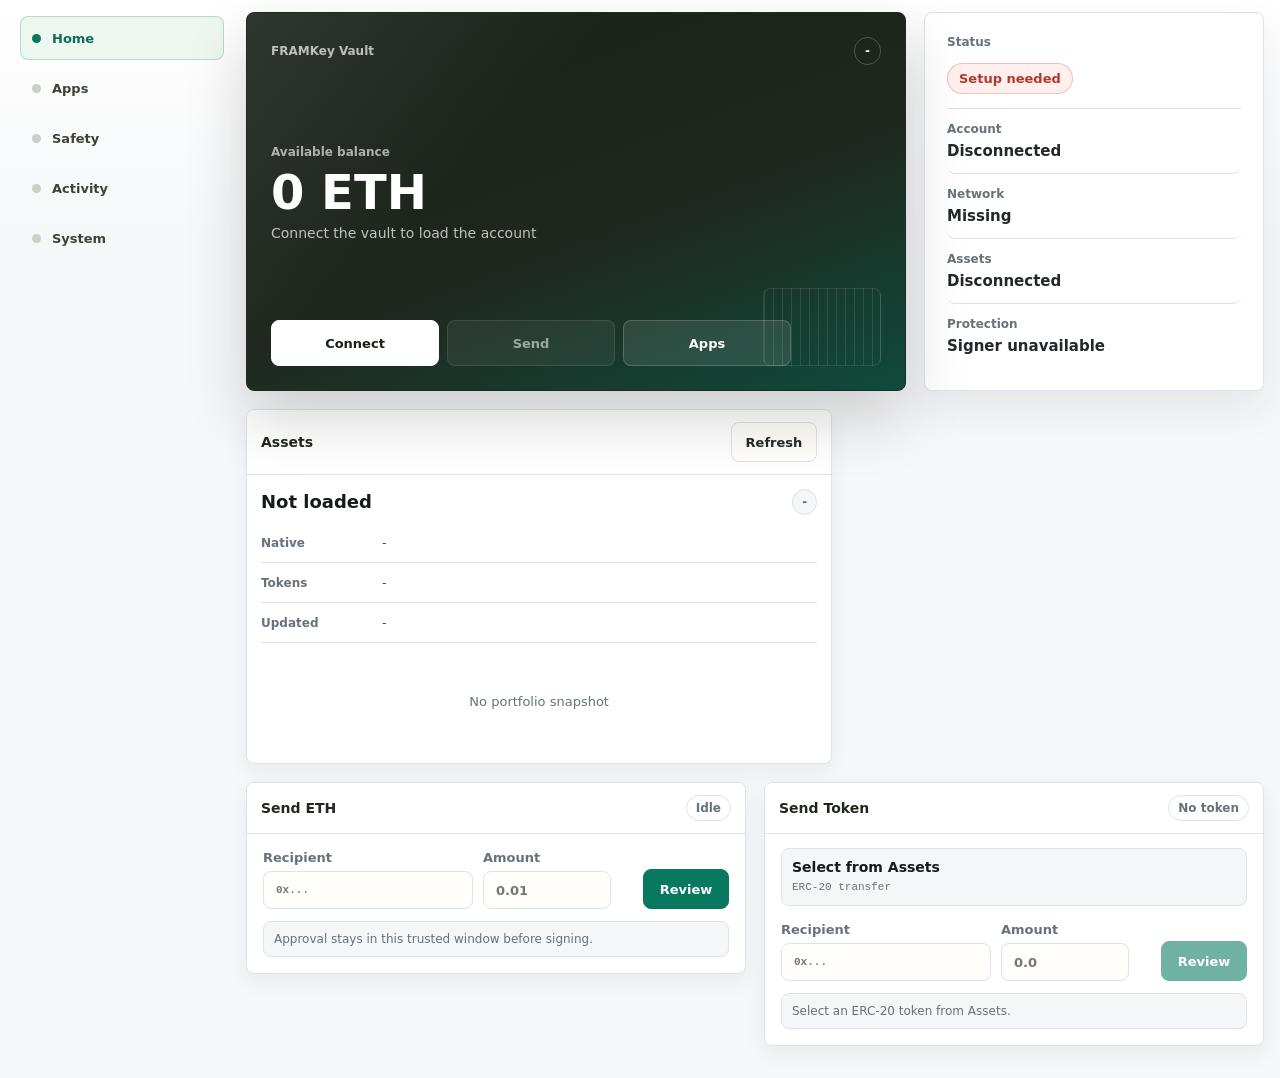
==== apps/framkey-desktop/ui/index.html @ f4b0ae2c "Modularize Rust workspace" ====
<!doctype html>
<html lang="en">
  <head>
    <meta charset="UTF-8" />
    <meta name="viewport" content="width=device-width, initial-scale=1.0" />
    <title>FRAMKey</title>
    <link rel="stylesheet" href="styles.css" />
  </head>
  <body>
    <main class="app-shell">
      <section class="workspace-tabs" role="tablist" aria-label="FRAMKey navigation">
        <span id="runtime-summary" class="shell-state-sink" hidden>Personal vault wallet</span>
        <strong class="status-pill shell-state-sink" id="bridge-state" hidden>Idle</strong>
        <button
          class="workspace-tab"
          id="workspace-tab-wallet"
          type="button"
          role="tab"
          aria-controls="trusted-workspace"
          aria-selected="true"
          data-workspace-tab="wallet"
        >
          <span>Home</span>
          <span class="workspace-tab-count" data-workspace-count="wallet" hidden>0</span>
        </button>
        <button
          class="workspace-tab"
          id="workspace-tab-defi"
          type="button"
          role="tab"
          aria-controls="trusted-workspace"
          aria-selected="false"
          data-workspace-tab="defi"
        >
          <span>Apps</span>
          <span class="workspace-tab-count" data-workspace-count="defi" hidden>0</span>
        </button>
        <button
          class="workspace-tab"
          id="workspace-tab-recovery"
          type="button"
          role="tab"
          aria-controls="trusted-workspace"
          aria-selected="false"
          data-workspace-tab="recovery"
        >
          <span>Safety</span>
          <span class="workspace-tab-count" data-workspace-count="recovery" hidden>0</span>
        </button>
        <button
          class="workspace-tab"
          id="workspace-tab-activity"
          type="button"
          role="tab"
          aria-controls="trusted-workspace"
          aria-selected="false"
          data-workspace-tab="activity"
        >
          <span>Activity</span>
          <span class="workspace-tab-count" data-workspace-count="activity" hidden>0</span>
        </button>
        <button
          class="workspace-tab"
          id="workspace-tab-diagnostics"
          type="button"
          role="tab"
          aria-controls="trusted-workspace"
          aria-selected="false"
          data-workspace-tab="diagnostics"
        >
          <span>System</span>
          <span class="workspace-tab-count" data-workspace-count="diagnostics" hidden>0</span>
        </button>
      </section>

      <section class="layout" id="trusted-workspace">
        <section class="wallet-home-panel workspace-panel" data-workspace="wallet">
          <div class="home-product-grid">
            <article class="account-card">
              <div class="account-card-top">
                <span class="eyebrow">FRAMKey Vault</span>
                <span id="wallet-home-network">Ethereum</span>
              </div>
              <div class="account-card-balance">
                <span>Available balance</span>
                <h2 id="wallet-home-balance">0 ETH</h2>
                <p id="wallet-home-address">No account loaded</p>
              </div>
              <div class="product-actions">
                <button id="wallet-action-connect" type="button">Connect</button>
                <button id="wallet-action-send" type="button">Send</button>
                <button id="wallet-action-defi" type="button">Apps</button>
              </div>
            </article>
            <aside class="home-signal-card">
              <span class="eyebrow">Status</span>
              <strong id="wallet-home-readiness">Checking</strong>
              <div class="product-status-grid">
                <article>
                  <span>Account</span>
                  <strong id="wallet-home-account">Not connected</strong>
                </article>
                <article>
                  <span>Network</span>
                  <strong id="wallet-home-rpc">Not checked</strong>
                </article>
                <article>
                  <span>Assets</span>
                  <strong id="wallet-home-assets">No snapshot</strong>
                </article>
                <article>
                  <span>Protection</span>
                  <strong id="wallet-home-security">Signer pending</strong>
                </article>
              </div>
            </aside>
          </div>
        </section>

        <div class="panel portfolio-panel workspace-panel" data-workspace="wallet">
          <div class="panel-header">
            <h2>Assets</h2>
            <button id="refresh-portfolio" type="button">Refresh</button>
          </div>
          <div class="portfolio-headline">
            <strong id="portfolio-summary">Not loaded</strong>
            <span id="portfolio-block">-</span>
          </div>
          <dl class="facts portfolio-facts">
            <dt>Native</dt>
            <dd id="portfolio-native">-</dd>
            <dt>Tokens</dt>
            <dd id="portfolio-token-count">-</dd>
            <dt>Updated</dt>
            <dd id="portfolio-updated">-</dd>
          </dl>
          <div id="portfolio-assets" class="portfolio-assets">
            <div class="review-empty">No portfolio snapshot</div>
          </div>
        </div>

        <div class="panel native-send-panel workspace-panel" data-workspace="wallet">
          <div class="panel-header">
            <h2>Send ETH</h2>
            <span id="native-send-status" class="mini-pill" data-tone="idle">Idle</span>
          </div>
          <form id="native-send-form" class="native-send-form">
            <label class="field-label" for="native-send-to">
              <span>Recipient</span>
              <input
                id="native-send-to"
                class="url-input"
                type="text"
                spellcheck="false"
                autocomplete="off"
                inputmode="text"
                placeholder="0x..."
              />
            </label>
            <label class="field-label" for="native-send-amount">
              <span>Amount</span>
              <input
                id="native-send-amount"
                class="small-input native-send-amount"
                type="text"
                inputmode="decimal"
                spellcheck="false"
                autocomplete="off"
                placeholder="0.01"
              />
            </label>
            <button id="native-send-submit" type="submit">Review</button>
          </form>
          <div id="native-send-detail" class="native-send-detail">
            <span>Approval stays in this trusted window before signing.</span>
          </div>
        </div>

        <div class="panel token-send-panel workspace-panel" data-workspace="wallet">
          <div class="panel-header">
            <h2>Send Token</h2>
            <span id="token-send-status" class="mini-pill" data-tone="idle">No token</span>
          </div>
          <div id="token-send-selected" class="token-send-selected">
            <strong>Select from Assets</strong>
            <span>ERC-20 transfer</span>
          </div>
          <form id="token-send-form" class="native-send-form token-send-form">
            <label class="field-label" for="token-send-to">
              <span>Recipient</span>
              <input
                id="token-send-to"
                class="url-input"
                type="text"
                spellcheck="false"
                autocomplete="off"
                inputmode="text"
                placeholder="0x..."
              />
            </label>
            <label class="field-label" for="token-send-amount">
              <span>Amount</span>
              <input
                id="token-send-amount"
                class="small-input native-send-amount"
                type="text"
                inputmode="decimal"
                spellcheck="false"
                autocomplete="off"
                placeholder="0.0"
              />
            </label>
            <button id="token-send-submit" type="submit" disabled>Review</button>
          </form>
          <div id="token-send-detail" class="native-send-detail">
            <span>Select an ERC-20 token from Assets.</span>
          </div>
        </div>

        <div class="panel rpc-health-panel workspace-panel" data-workspace="diagnostics">
          <div class="panel-header">
            <h2>Network</h2>
            <button id="refresh-rpc-health" type="button">Check</button>
          </div>
          <div class="portfolio-headline">
            <strong id="rpc-health-summary">Not checked</strong>
            <span id="rpc-health-provider">Alchemy</span>
          </div>
          <dl class="facts portfolio-facts">
            <dt>Chain</dt>
            <dd id="rpc-health-chain">-</dd>
            <dt>Latest Block</dt>
            <dd id="rpc-health-block">-</dd>
            <dt>Latency</dt>
            <dd id="rpc-health-latency">-</dd>
            <dt>Checked</dt>
            <dd id="rpc-health-updated">-</dd>
          </dl>
          <div id="rpc-health-detail" class="rpc-health-detail">
            <span>Token and endpoint are hidden</span>
          </div>
        </div>

        <div class="panel vault-account-panel workspace-panel" data-workspace="diagnostics">
          <div class="panel-header">
            <h2>Account & Device</h2>
            <button id="refresh-status" type="button">Refresh</button>
          </div>
          <dl class="facts">
            <dt>Chain</dt>
            <dd id="chain-id">-</dd>
            <dt>Network</dt>
            <dd id="network-name">-</dd>
            <dt>Address</dt>
            <dd id="account-address">Not connected</dd>
            <dt>Balance</dt>
            <dd id="account-balance">-</dd>
            <dt>Wallet</dt>
            <dd id="wallet-mode">-</dd>
            <dt>RPC</dt>
            <dd id="rpc-status">-</dd>
            <dt>Device</dt>
            <dd id="device">-</dd>
            <dt>Signer Helper</dt>
            <dd id="signer-helper">-</dd>
          </dl>
          <div class="network-switcher">
            <label class="field-label" for="network-select">
              <span>Active Network</span>
              <select id="network-select" class="network-select" aria-label="Active network"></select>
            </label>
            <button id="switch-network" type="button">Switch</button>
          </div>
          <div class="actions">
            <button id="connect-card" type="button">Connect Vault</button>
            <button id="open-dapp" type="button">Open Local App</button>
          </div>
        </div>

        <div class="panel activity-panel workspace-panel" data-workspace="activity">
          <div class="panel-header">
            <h2>Recent wallet activity</h2>
            <div class="panel-actions">
              <button id="refresh-activity" type="button">Refresh</button>
              <button id="refresh-receipts" type="button">Check status</button>
            </div>
          </div>
          <div class="review-meta">
            <span id="activity-count">0 transactions</span>
            <span id="activity-receipt-tracking" data-tone="idle">No pending receipts</span>
            <span id="activity-persistence" data-tone="idle">Local session only</span>
          </div>
          <div id="transaction-activity" class="transaction-activity">
            <div class="review-empty">No transaction activity</div>
          </div>
        </div>

        <section class="defi-home-panel workspace-panel task-workspace-panel" data-workspace="defi">
          <div class="workspace-command-strip apps-command-strip">
            <div>
              <span class="eyebrow">Apps</span>
              <h2 id="defi-home-title">Choose an app</h2>
              <p id="defi-home-subtitle">Open the app first. Wallet access is approved only inside FRAMKey.</p>
            </div>
            <span id="defi-home-state" class="product-state-pill">Ready</span>
          </div>
          <div class="app-card-grid user-action-grid">
            <button id="defi-action-uniswap" class="app-card app-card-uniswap" type="button">
              <span class="app-card-mark">U</span>
              <strong>Uniswap</strong>
              <small>Swap tokens</small>
            </button>
            <button id="defi-action-aave" class="app-card app-card-aave" type="button">
              <span class="app-card-mark">A</span>
              <strong>Aave</strong>
              <small>Lend and borrow</small>
            </button>
            <button id="defi-action-connect" class="app-card app-card-local" type="button">
              <span class="app-card-mark">T</span>
              <strong>Test App</strong>
              <small>Try the wallet flow</small>
            </button>
          </div>
          <div class="journey-steps compact-progress">
            <article id="defi-step-rpc" data-tone="idle">
              <span>1</span>
              <strong>Network</strong>
              <small>Checking</small>
            </article>
            <article id="defi-step-provider" data-tone="idle">
              <span>2</span>
              <strong>Wallet</strong>
              <small>Waiting</small>
            </article>
            <article id="defi-step-connect" data-tone="idle">
              <span>3</span>
              <strong>Connect</strong>
              <small>Not connected</small>
            </article>
            <article id="defi-step-review" data-tone="idle">
              <span>4</span>
              <strong>Review</strong>
              <small>Clear</small>
            </article>
          </div>
        </section>

        <div class="panel defi-browser-panel workspace-panel" data-workspace="defi">
          <div class="panel-header">
            <h2>Open another app</h2>
          </div>
          <div class="browser-launcher">
            <input
              id="dapp-url"
              class="url-input"
              type="url"
              inputmode="url"
              spellcheck="false"
              autocomplete="off"
              value="https://app.uniswap.org/"
              aria-label="dApp URL"
            />
            <button id="open-custom-dapp" type="button">Open</button>
          </div>
          <div class="actions browser-actions">
            <button id="open-uniswap" type="button">Open Uniswap</button>
            <button id="open-aave" type="button">Open Aave</button>
            <button id="open-local-dapp" type="button">Test App</button>
          </div>
          <div class="browser-nav">
            <button id="dapp-nav-back" type="button">Back</button>
            <button id="dapp-nav-forward" type="button">Forward</button>
            <button id="dapp-nav-reload" type="button">Reload</button>
            <button id="dapp-nav-home" type="button">Home</button>
          </div>
          <dl class="facts browser-facts">
            <dt>Target</dt>
            <dd id="dapp-current-target">No app open</dd>
            <dt>Origin</dt>
            <dd id="dapp-current-origin">-</dd>
            <dt>URL</dt>
            <dd id="dapp-current-url">-</dd>
            <dt>Load</dt>
            <dd id="dapp-load-status">Not loaded</dd>
            <dt>Updated</dt>
            <dd id="dapp-updated">-</dd>
          </dl>
        </div>

        <div class="panel session-panel workspace-panel" data-workspace="diagnostics">
          <div class="panel-header">
            <h2>App session</h2>
            <span id="session-summary" class="mini-pill">No dApp</span>
          </div>
          <div id="readiness-grid" class="readiness-grid"></div>
          <dl class="facts session-facts">
            <dt>dApp</dt>
            <dd id="session-dapp">No app open</dd>
            <dt>Account Grant</dt>
            <dd id="session-account-grant">No connected site</dd>
            <dt>Provider</dt>
            <dd id="session-provider">No events</dd>
            <dt>Latest Sign</dt>
            <dd id="session-sign">No signature request</dd>
            <dt>Latest Tx</dt>
            <dd id="session-transaction">No transaction request</dd>
            <dt>Next Action</dt>
            <dd id="session-next-action">Connect account</dd>
          </dl>
        </div>

        <div class="panel compatibility-panel workspace-panel" data-workspace="diagnostics">
          <div class="panel-header">
            <h2>App checks</h2>
            <span id="compatibility-summary" class="mini-pill">No runs</span>
          </div>
          <div id="compatibility-grid" class="compatibility-grid"></div>
        </div>

        <div class="panel connected-sites-panel workspace-panel" data-workspace="defi diagnostics">
          <div class="panel-header">
            <h2>Connected Apps</h2>
            <button id="refresh-connections" type="button">Refresh</button>
          </div>
          <ul id="connected-sites" class="connected-sites"></ul>
        </div>

        <div class="panel provider-events-panel workspace-panel" data-workspace="diagnostics">
          <div class="panel-header">
            <h2>App event log</h2>
            <div class="panel-actions">
              <button id="refresh-provider-events" type="button">Refresh</button>
              <button id="clear-provider-events" type="button">Clear</button>
            </div>
          </div>
          <div class="review-meta">
            <span id="provider-event-count">0 events</span>
          </div>
          <div id="provider-events" class="provider-events"></div>
        </div>

        <section class="recovery-home-panel workspace-panel task-workspace-panel" data-workspace="recovery">
          <div class="workspace-command-strip safety-command-strip">
            <div>
              <span class="eyebrow">Safety</span>
              <h2 id="recovery-home-title">Protect this wallet</h2>
              <p id="recovery-home-subtitle">Create, place, and test the backup files before the wallet carries value.</p>
            </div>
            <span id="recovery-home-state" class="product-state-pill">Not created</span>
          </div>
          <div class="product-status-grid recovery-product-grid compact-status-grid">
            <article>
              <span>Files</span>
              <strong id="recovery-home-pack">Waiting</strong>
            </article>
            <article>
              <span>Stored safely</span>
              <strong id="recovery-home-placement">Incomplete</strong>
            </article>
            <article>
              <span>Restore path</span>
              <strong id="recovery-home-drill">Not run</strong>
            </article>
          </div>
        </section>

        <div class="panel recover-vault-panel workspace-panel" data-workspace="recovery">
          <div class="panel-header">
            <h2>Use an existing backup</h2>
          </div>
          <input
            id="vault-backup-path"
            class="restore-hidden-input"
            type="text"
            spellcheck="false"
            autocomplete="off"
            aria-label="Internal backup source"
          />
          <ol class="restore-flow" aria-label="Wallet recovery steps">
            <li id="restore-step-files" class="restore-step" data-state="idle">
              <span class="restore-step-number">1</span>
              <div class="restore-step-copy">
                <strong>Choose backup files</strong>
                <span id="recovery-set-summary" data-tone="idle">No backup files selected</span>
              </div>
              <div class="restore-step-actions">
                <button id="clear-recovery-files" type="button">Clear</button>
              </div>
              <div class="restore-scheme-grid" aria-label="Recovery method">
                <button
                  id="restore-scheme-cloud-physical"
                  class="restore-scheme-card"
                  type="button"
                  data-recovery-scheme="cloudPhysical"
                  aria-pressed="true"
                >
                  <span>Cloud + physical</span>
                  <strong>iCloud + Google + one physical file</strong>
                  <small>Use this when both cloud backups are available.</small>
                </button>
                <button
                  id="restore-scheme-physical-pair"
                  class="restore-scheme-card"
                  type="button"
                  data-recovery-scheme="physicalPair"
                  aria-pressed="false"
                >
                  <span>Two physical files</span>
                  <strong>Local + off-site</strong>
                  <small>Use this when cloud backups are unavailable.</small>
                </button>
              </div>
              <div id="restore-file-slots" class="restore-slot-grid" aria-label="Required backup files"></div>
              <div id="recovery-set-policy" class="restore-step-note" data-tone="idle">
                FRAMKey will verify the files during restore.
              </div>
              <div id="restore-selected-files" class="restore-file-list" hidden></div>
            </li>
            <li id="restore-step-write" class="restore-step restore-step-danger" data-state="locked">
              <span class="restore-step-number">2</span>
              <div class="restore-step-copy">
                <strong>Bind Mac + write GBA</strong>
                <span id="restore-write-summary">Choose backup files first</span>
              </div>
              <label class="check-row restore-confirm-row" for="recover-overwrite">
                <input id="recover-overwrite" type="checkbox" />
                <span>I understand this replaces the connected vault device</span>
              </label>
              <button id="recover-vault" type="button">Restore wallet</button>
              <div id="restore-write-detail" class="operation-status" data-tone="idle" aria-live="polite" hidden></div>
            </li>
          </ol>
          <details class="restore-advanced">
            <summary>Advanced file paths</summary>
            <label class="field-label" for="recovery-file-paths">
              <span>Backup files</span>
              <textarea
                id="recovery-file-paths"
                class="path-list-input"
                spellcheck="false"
                autocomplete="off"
                placeholder="~/FRAMKey-Recovery/backup-01.dat&#10;~/FRAMKey-Recovery/backup-02.dat&#10;~/FRAMKey-Recovery/backup-03.dat"
                rows="4"
              ></textarea>
            </label>
          </details>
        </div>

        <details class="panel create-vault-panel secondary-task-panel workspace-panel" data-workspace="recovery">
          <summary>
            <strong>Create a new wallet</strong>
            <span>Generate backups, bind this Mac, then write the connected GBA.</span>
          </summary>
          <ol class="restore-flow create-flow" aria-label="New wallet creation steps">
            <li class="restore-step" data-state="active">
              <span class="restore-step-number">1</span>
              <div class="restore-step-copy">
                <strong>New wallet</strong>
                <span>FRAMKey will create a fresh wallet</span>
              </div>
              <label class="field-label create-inline-field" for="vault-generation">
                <span>Backup version</span>
                <input
                  id="vault-generation"
                  class="small-input"
                  type="number"
                  min="1"
                  step="1"
                  value="1"
                />
              </label>
            </li>
            <li class="restore-step" data-state="active">
              <span class="restore-step-number">2</span>
              <div class="restore-step-copy">
                <strong>Backup folder</strong>
                <span>FRAMKey will create a new backup set here</span>
              </div>
              <label class="field-label recovery-dir-field create-folder-field" for="recovery-out-dir">
                <span>Save recovery pack to</span>
                <input
                  id="recovery-out-dir"
                  class="url-input"
                  type="text"
                  spellcheck="false"
                  autocomplete="off"
                  value="~/FRAMKey-Recovery"
                />
              </label>
              <button id="choose-recovery-out-dir" type="button">Choose Folder</button>
            </li>
            <li class="restore-step restore-step-danger" data-state="warn">
              <span class="restore-step-number">3</span>
              <div class="restore-step-copy">
                <strong>Bind Mac + write GBA</strong>
                <span id="create-vault-write-note">Confirm replacement before writing</span>
              </div>
              <label class="check-row restore-confirm-row" for="confirm-overwrite">
                <input id="confirm-overwrite" type="checkbox" />
                <span>Replace the connected vault device with this new wallet</span>
              </label>
              <button id="create-vault" type="button" disabled>Create wallet and write GBA</button>
              <div id="create-vault-status" class="operation-status" data-tone="idle" aria-live="polite" hidden></div>
            </li>
          </ol>
        </details>

        <div class="panel recovery-panel workspace-panel" data-workspace="recovery">
          <div class="panel-header">
            <h2>Where to put each file</h2>
            <button id="clear-recovery-plan" type="button">Forget Plan</button>
          </div>
          <div id="recovery-plan" class="recovery-plan">
            <div class="review-empty">No recovery operation yet</div>
          </div>
        </div>

        <div class="panel review-panel workspace-panel" data-workspace="defi activity diagnostics">
          <div class="panel-header">
            <h2>Approval requests</h2>
            <div class="panel-actions">
              <button id="refresh-review" type="button">Refresh</button>
              <button id="clear-review" type="button">Clear</button>
            </div>
          </div>
          <div class="review-meta">
            <span id="review-count">0 requests</span>
          </div>
          <div id="review-list" class="review-list"></div>
        </div>

        <div class="panel capabilities-panel workspace-panel" data-workspace="diagnostics">
          <div class="panel-header">
            <h2>System details</h2>
          </div>
          <ul class="capabilities" id="capabilities"></ul>
          <details class="raw-output-panel">
            <summary>Raw command output</summary>
            <pre id="output" class="output">{}</pre>
          </details>
        </div>
      </section>
    </main>
    <script src="main.js"></script>
  </body>
</html>
---- apps/framkey-desktop/ui/styles.css ----
:root {
  color-scheme: light;
  --bg: #eef2f6;
  --surface: #ffffff;
  --surface-2: #f6f8fb;
  --surface-3: #eef7f4;
  --text: #111827;
  --ink: #1f2937;
  --muted: #667085;
  --line: #d9e2ec;
  --line-strong: #c6d0dc;
  --accent: #0f766e;
  --accent-2: #2563eb;
  --accent-3: #7c3aed;
  --warn: #a15c00;
  --bad: #b42318;
  --shadow: 0 18px 42px rgba(17, 24, 39, 0.08);
  --shadow-soft: 0 8px 22px rgba(17, 24, 39, 0.06);
}

* {
  box-sizing: border-box;
}

body {
  margin: 0;
  min-width: 320px;
  min-height: 100vh;
  background: var(--bg);
  color: var(--text);
  font-family:
    Inter, ui-sans-serif, system-ui, -apple-system, BlinkMacSystemFont, "Segoe UI", sans-serif;
}

button {
  min-height: 38px;
  border: 1px solid var(--line);
  border-radius: 8px;
  padding: 0 14px;
  background: var(--surface);
  color: var(--text);
  font: inherit;
  font-weight: 700;
  cursor: pointer;
  transition:
    border-color 120ms ease,
    background 120ms ease,
    box-shadow 120ms ease,
    transform 120ms ease;
}

button:hover {
  border-color: var(--accent);
  box-shadow: 0 4px 12px rgba(15, 118, 110, 0.12);
}

button:disabled {
  cursor: not-allowed;
  opacity: 0.58;
}

button:active {
  transform: translateY(1px);
}

.app-shell {
  width: min(1440px, calc(100vw - 40px));
  margin: 0 auto;
  padding: 26px 0 36px;
  display: grid;
  grid-template-columns: 236px minmax(0, 1fr);
  grid-template-areas:
    "topbar topbar"
    "nav content";
  gap: 20px;
}

.topbar {
  grid-area: topbar;
  display: flex;
  align-items: center;
  justify-content: space-between;
  gap: 18px;
  min-height: 86px;
  border: 1px solid var(--line);
  border-radius: 8px;
  padding: 18px 20px;
  background: var(--surface);
  box-shadow: var(--shadow-soft);
}

.topbar h1 {
  margin: 0;
  font-size: 30px;
  line-height: 1.1;
  letter-spacing: 0;
}

.topbar p {
  margin: 8px 0 0;
  color: var(--muted);
}

.status-pill {
  min-width: 132px;
  border: 1px solid var(--line-strong);
  border-radius: 999px;
  padding: 9px 14px;
  background: var(--surface-2);
  color: var(--muted);
  text-align: center;
  font-size: 13px;
  font-weight: 800;
  white-space: nowrap;
}

.status-pill[data-tone="good"] {
  border-color: rgba(22, 108, 77, 0.38);
  color: var(--accent);
  background: #edf7f0;
}

.status-pill[data-tone="busy"] {
  border-color: rgba(36, 92, 120, 0.38);
  color: var(--accent-2);
  background: #edf4f7;
}

.status-pill[data-tone="bad"] {
  border-color: rgba(155, 40, 40, 0.36);
  color: var(--bad);
  background: #fbefef;
}

.workspace-tabs {
  grid-area: nav;
  align-self: start;
  position: sticky;
  top: 20px;
  display: grid;
  gap: 8px;
  margin: 0;
  border: 1px solid var(--line);
  border-radius: 8px;
  padding: 10px;
  background: var(--surface);
  box-shadow: var(--shadow-soft);
}

.workspace-tabs::before {
  content: "Workspace";
  padding: 4px 8px 8px;
  color: var(--muted);
  font-size: 11px;
  font-weight: 850;
  letter-spacing: 0;
  text-transform: uppercase;
}

.workspace-tab {
  display: flex;
  align-items: center;
  justify-content: space-between;
  gap: 8px;
  min-width: 0;
  min-height: 46px;
  border-color: transparent;
  border-radius: 8px;
  padding: 0 12px;
  background: transparent;
  color: var(--ink);
  text-align: left;
}

.workspace-tab[aria-selected="true"] {
  border-color: var(--accent);
  background: var(--surface-3);
  color: var(--accent);
  box-shadow: inset 3px 0 0 var(--accent);
}

.workspace-tab-count {
  min-width: 22px;
  border-radius: 999px;
  padding: 2px 6px;
  background: var(--bad);
  color: #ffffff;
  font-size: 11px;
  line-height: 1.2;
  text-align: center;
}

.workspace-panel[hidden] {
  display: none;
}

.workspace-panel {
  grid-column: span 6;
}

.wallet-home-panel,
.defi-home-panel,
.recovery-home-panel {
  grid-column: 1 / -1;
  display: grid;
  gap: 16px;
  border: 0;
  border-radius: 8px;
  padding: 0;
  background: transparent;
  box-shadow: none;
  order: 1;
}

.wallet-hero,
.defi-hero,
.recovery-hero {
  display: flex;
  align-items: stretch;
  justify-content: space-between;
  gap: 18px;
  border: 1px solid var(--line);
  border-radius: 8px;
  padding: 20px;
  background: var(--surface);
  box-shadow: var(--shadow);
}

.wallet-hero {
  background:
    linear-gradient(135deg, rgba(15, 118, 110, 0.1), rgba(37, 99, 235, 0.08)),
    var(--surface);
}

.defi-hero {
  background:
    linear-gradient(135deg, rgba(37, 99, 235, 0.1), rgba(124, 58, 237, 0.08)),
    var(--surface);
}

.recovery-hero {
  background:
    linear-gradient(135deg, rgba(15, 118, 110, 0.1), rgba(161, 92, 0, 0.08)),
    var(--surface);
}

.wallet-hero-main,
.defi-hero > div,
.recovery-hero > div {
  min-width: 0;
  display: grid;
  align-content: center;
  gap: 6px;
}

.eyebrow {
  color: var(--muted);
  font-size: 12px;
  font-weight: 850;
}

.wallet-hero h2,
.defi-hero h2,
.recovery-hero h2 {
  margin: 0;
  overflow-wrap: anywhere;
  font-size: 34px;
  line-height: 1.06;
  letter-spacing: 0;
}

.defi-hero h2,
.recovery-hero h2 {
  font-size: 28px;
}

.wallet-hero p,
.defi-hero p,
.recovery-hero p {
  margin: 0;
  max-width: 760px;
  color: var(--muted);
  font-size: 14px;
  line-height: 1.45;
  overflow-wrap: anywhere;
}

.wallet-hero-status {
  flex: 0 0 190px;
  display: grid;
  align-content: center;
  gap: 8px;
  border: 1px solid rgba(15, 118, 110, 0.18);
  border-radius: 8px;
  padding: 14px;
  background: rgba(255, 255, 255, 0.78);
}

.wallet-hero-status span,
.wallet-hero-status strong,
.product-state-pill {
  overflow-wrap: anywhere;
}

.wallet-hero-status span {
  color: var(--muted);
  font-size: 12px;
  font-weight: 800;
}

.wallet-hero-status strong,
.product-state-pill {
  flex: 0 0 auto;
  align-self: center;
  min-width: 104px;
  border: 1px solid rgba(15, 118, 110, 0.26);
  border-radius: 999px;
  padding: 7px 10px;
  background: #ecfdf5;
  color: var(--accent);
  font-size: 13px;
  font-weight: 850;
  text-align: center;
}

.wallet-hero-status strong[data-tone="warn"],
.product-state-pill[data-tone="warn"] {
  border-color: rgba(161, 92, 0, 0.28);
  background: #fff7ed;
  color: var(--warn);
}

.wallet-hero-status strong[data-tone="bad"],
.product-state-pill[data-tone="bad"] {
  border-color: rgba(180, 35, 24, 0.24);
  background: #fef3f2;
  color: var(--bad);
}

.product-state-pill[data-tone="busy"] {
  border-color: rgba(37, 99, 235, 0.24);
  background: #eff6ff;
  color: var(--accent-2);
}

.product-actions {
  display: grid;
  grid-template-columns: repeat(4, minmax(0, 1fr));
  gap: 10px;
}

.defi-home-panel .product-actions {
  grid-template-columns: repeat(3, minmax(0, 1fr));
}

.product-actions button {
  min-height: 48px;
  background: var(--surface);
  box-shadow: var(--shadow-soft);
}

.product-actions button:first-child {
  border-color: var(--accent);
  background: var(--accent);
  color: #ffffff;
}

.product-status-grid,
.journey-steps {
  display: grid;
  grid-template-columns: repeat(3, minmax(0, 1fr));
  gap: 12px;
}

.journey-steps {
  grid-template-columns: repeat(4, minmax(0, 1fr));
}

.product-status-grid article,
.journey-steps article {
  min-width: 0;
  display: grid;
  gap: 6px;
  border: 1px solid var(--line);
  border-radius: 8px;
  padding: 14px;
  background: var(--surface);
  box-shadow: var(--shadow-soft);
}

.product-status-grid span,
.journey-steps span,
.journey-steps small {
  color: var(--muted);
  font-size: 12px;
  font-weight: 800;
}

.product-status-grid strong,
.journey-steps strong {
  min-width: 0;
  overflow-wrap: anywhere;
  color: var(--ink);
  font-size: 15px;
  line-height: 1.2;
}

.journey-steps article {
  border-left: 4px solid var(--line-strong);
}

.journey-steps article[data-tone="good"] {
  border-left-color: var(--accent);
}

.journey-steps article[data-tone="warn"] {
  border-left-color: var(--warn);
}

.journey-steps article[data-tone="bad"] {
  border-left-color: var(--bad);
}

.journey-steps article[data-tone="busy"] {
  border-left-color: var(--accent-2);
}

.layout {
  grid-area: content;
  display: grid;
  grid-template-columns: repeat(12, minmax(0, 1fr));
  gap: 16px;
  align-items: start;
}

.dapp-events-panel {
  grid-column: 1 / -1;
}

.panel {
  border: 1px solid var(--line);
  border-radius: 8px;
  background: var(--surface);
  box-shadow: var(--shadow);
  overflow: hidden;
  min-width: 0;
}

.panel-header {
  display: flex;
  align-items: center;
  justify-content: space-between;
  gap: 12px;
  min-height: 58px;
  padding: 15px 16px;
  border-bottom: 1px solid var(--line);
  background: var(--surface);
}

.panel-actions {
  display: flex;
  gap: 8px;
}

.panel-header h2 {
  margin: 0;
  font-size: 15px;
  line-height: 1.2;
  letter-spacing: 0;
}

.facts {
  display: grid;
  grid-template-columns: 120px minmax(0, 1fr);
  gap: 0;
  margin: 0;
  padding: 4px 16px 12px;
}

.facts dt,
.facts dd {
  min-height: 40px;
  display: flex;
  align-items: center;
  border-bottom: 1px solid var(--line);
}

.facts dt {
  color: var(--muted);
  font-size: 12px;
  font-weight: 800;
}

.facts dd {
  margin: 0;
  overflow-wrap: anywhere;
  font-family: ui-monospace, SFMono-Regular, Menlo, Monaco, Consolas, "Liberation Mono", monospace;
  font-size: 12px;
  color: var(--ink);
}

.actions {
  display: flex;
  flex-wrap: wrap;
  gap: 10px;
  padding: 14px 16px 16px;
}

.network-switcher {
  display: grid;
  grid-template-columns: minmax(0, 1fr) auto;
  gap: 10px;
  align-items: end;
  padding: 14px 16px 0;
}

.network-select {
  width: 100%;
  min-height: 38px;
  border: 1px solid var(--line);
  border-radius: 8px;
  padding: 0 10px;
  background: var(--surface);
  color: var(--text);
  font: inherit;
}

.network-select:disabled {
  color: var(--muted);
  background: var(--surface-2);
}

.actions button:first-child {
  background: var(--accent);
  border-color: var(--accent);
  color: #ffffff;
}

.actions button:first-child:hover,
.native-send-form button:hover {
  box-shadow: 0 8px 18px rgba(15, 118, 110, 0.2);
}

.portfolio-headline {
  display: flex;
  align-items: center;
  justify-content: space-between;
  gap: 12px;
  padding: 14px 16px 2px;
}

.portfolio-headline strong {
  min-width: 0;
  overflow-wrap: anywhere;
  font-size: 18px;
  line-height: 1.25;
}

.portfolio-headline strong[data-tone="good"] {
  color: var(--accent);
}

.portfolio-headline strong[data-tone="busy"] {
  color: var(--accent-2);
}

.portfolio-headline strong[data-tone="warn"] {
  color: var(--warn);
}

.portfolio-headline strong[data-tone="bad"] {
  color: var(--bad);
}

.portfolio-headline span {
  flex: 0 0 auto;
  border: 1px solid var(--line);
  border-radius: 999px;
  padding: 5px 9px;
  background: var(--surface-2);
  color: var(--muted);
  font-size: 12px;
  font-weight: 750;
}

.portfolio-facts {
  padding-top: 6px;
}

.rpc-health-detail {
  display: grid;
  gap: 6px;
  margin: 0 16px 16px;
  border: 1px solid var(--line);
  border-radius: 8px;
  padding: 10px;
  background: var(--surface-2);
  color: var(--muted);
  font-size: 12px;
}

.rpc-health-detail[data-tone="good"] {
  border-color: rgba(36, 109, 83, 0.22);
  background: #edf7f2;
  color: var(--accent);
}

.rpc-health-detail[data-tone="warn"] {
  border-color: rgba(143, 101, 42, 0.28);
  background: #fff6e5;
  color: var(--warn);
}

.rpc-health-detail[data-tone="bad"] {
  border-color: rgba(155, 40, 40, 0.24);
  background: #fbefef;
  color: var(--bad);
}

.portfolio-assets {
  display: grid;
  gap: 10px;
  padding: 0 16px 16px;
}

.portfolio-asset {
  display: grid;
  grid-template-columns: minmax(0, 0.9fr) minmax(0, 1.1fr);
  gap: 6px 12px;
  border: 1px solid var(--line);
  border-radius: 8px;
  padding: 12px;
  background: var(--surface-2);
}

.portfolio-asset-title {
  display: grid;
  gap: 2px;
  min-width: 0;
}

.portfolio-asset-title strong {
  overflow-wrap: anywhere;
  font-size: 14px;
  line-height: 1.2;
}

.portfolio-asset-title span,
.portfolio-asset-detail {
  color: var(--muted);
  font-family: ui-monospace, SFMono-Regular, Menlo, Monaco, Consolas, "Liberation Mono", monospace;
  font-size: 11px;
  overflow-wrap: anywhere;
}

.portfolio-asset-amount {
  min-width: 0;
  overflow-wrap: anywhere;
  text-align: right;
  font-family: ui-monospace, SFMono-Regular, Menlo, Monaco, Consolas, "Liberation Mono", monospace;
  font-size: 13px;
  font-weight: 750;
}

.portfolio-asset-detail {
  grid-column: 1 / -1;
}

.portfolio-asset-actions {
  grid-column: 1 / -1;
  display: flex;
  justify-content: flex-end;
}

.portfolio-asset-send {
  min-width: 72px;
}

.portfolio-errors {
  display: grid;
  gap: 6px;
  border: 1px solid rgba(155, 40, 40, 0.24);
  border-radius: 8px;
  padding: 10px;
  background: #fbefef;
  color: var(--bad);
  font-size: 12px;
}

.native-send-form {
  display: grid;
  grid-template-columns: minmax(0, 1.3fr) 150px auto;
  gap: 10px;
  align-items: end;
  padding: 16px 16px 0;
}

.native-send-form button {
  min-width: 86px;
  background: var(--accent);
  border-color: var(--accent);
  color: #ffffff;
}

.native-send-amount {
  width: 100%;
}

.native-send-detail {
  display: grid;
  gap: 6px;
  margin: 12px 16px 16px;
  border: 1px solid var(--line);
  border-radius: 8px;
  padding: 10px;
  background: var(--surface-2);
  color: var(--muted);
  font-size: 12px;
  overflow-wrap: anywhere;
}

.native-send-detail[data-tone="good"] {
  border-color: rgba(36, 109, 83, 0.22);
  background: #edf7f2;
  color: var(--accent);
}

.native-send-detail[data-tone="busy"] {
  border-color: rgba(36, 92, 120, 0.28);
  background: #edf4f7;
  color: var(--accent-2);
}

.native-send-detail[data-tone="warn"] {
  border-color: rgba(143, 101, 42, 0.28);
  background: #fff6e5;
  color: #6d4b0d;
}

.native-send-detail[data-tone="bad"] {
  border-color: rgba(155, 40, 40, 0.24);
  background: #fbefef;
  color: var(--bad);
}

.token-send-selected {
  display: grid;
  gap: 4px;
  margin: 14px 16px 0;
  border: 1px solid var(--line);
  border-radius: 8px;
  padding: 10px;
  background: var(--surface-2);
  min-height: 58px;
}

.token-send-selected strong {
  font-size: 14px;
  line-height: 1.2;
  overflow-wrap: anywhere;
}

.token-send-selected span {
  color: var(--muted);
  font-family: ui-monospace, SFMono-Regular, Menlo, Monaco, Consolas, "Liberation Mono", monospace;
  font-size: 11px;
  overflow-wrap: anywhere;
}

.browser-launcher {
  display: grid;
  grid-template-columns: minmax(0, 1fr) 92px;
  gap: 10px;
  padding: 16px 16px 0;
}

.url-input {
  width: 100%;
  min-height: 38px;
  border: 1px solid var(--line);
  border-radius: 8px;
  padding: 0 12px;
  background: var(--surface);
  color: var(--text);
  font: inherit;
  font-family: ui-monospace, SFMono-Regular, Menlo, Monaco, Consolas, "Liberation Mono", monospace;
  font-size: 12px;
}

.url-input:focus {
  border-color: var(--accent);
  outline: 2px solid rgba(22, 108, 77, 0.12);
}

.vault-form {
  display: grid;
  gap: 12px;
  padding: 16px 16px 0;
}

.field-label {
  display: grid;
  gap: 6px;
  color: var(--muted);
  font-size: 13px;
  font-weight: 750;
}

.field-actions {
  display: flex;
  flex-wrap: wrap;
  gap: 8px;
}

.field-actions button {
  min-height: 34px;
}

.recovery-dir-field {
  min-width: 0;
}

.small-input {
  width: 128px;
  min-height: 38px;
  border: 1px solid var(--line);
  border-radius: 8px;
  padding: 0 12px;
  background: var(--surface);
  color: var(--text);
  font: inherit;
}

.small-input:focus {
  border-color: var(--accent);
  outline: 2px solid rgba(22, 108, 77, 0.12);
}

.path-list-input {
  width: 100%;
  min-height: 96px;
  resize: vertical;
  border: 1px solid var(--line);
  border-radius: 8px;
  padding: 10px 12px;
  background: var(--surface);
  color: var(--text);
  font: inherit;
  font-family: ui-monospace, SFMono-Regular, Menlo, Monaco, Consolas, "Liberation Mono", monospace;
  font-size: 12px;
  line-height: 1.45;
}

.path-list-input:focus {
  border-color: var(--accent);
  outline: 2px solid rgba(22, 108, 77, 0.12);
}

.check-row {
  display: flex;
  align-items: center;
  gap: 9px;
  color: var(--text);
  font-size: 13px;
  font-weight: 700;
}

.check-row input {
  width: 18px;
  height: 18px;
  accent-color: var(--accent);
}

.form-note {
  margin: -2px 0 0;
  color: var(--muted);
  font-size: 12px;
  line-height: 1.45;
}

.operation-status {
  display: grid;
  gap: 10px;
  border: 1px solid var(--line);
  border-radius: 8px;
  padding: 12px;
  background: var(--surface-2);
  color: var(--muted);
  font-size: 12px;
  line-height: 1.45;
}

.operation-status[hidden] {
  display: none;
}

.operation-status[data-tone="busy"] {
  border-color: rgba(37, 99, 235, 0.28);
  background: #eef4ff;
}

.operation-status[data-tone="success"] {
  border-color: rgba(15, 118, 110, 0.28);
  background: #edf7f4;
}

.operation-status[data-tone="error"] {
  border-color: rgba(180, 35, 24, 0.28);
  background: #fff1f0;
  color: var(--bad);
}

.operation-status-header {
  display: flex;
  align-items: center;
  gap: 9px;
  min-width: 0;
}

.operation-status-header strong {
  min-width: 0;
  color: var(--text);
  font-size: 13px;
  overflow-wrap: anywhere;
}

.operation-spinner {
  width: 18px;
  height: 18px;
  flex: 0 0 auto;
  border: 2px solid rgba(37, 99, 235, 0.18);
  border-top-color: var(--accent-2);
  border-radius: 999px;
  animation: operation-spin 780ms linear infinite;
}

.operation-status[data-tone="success"] .operation-spinner {
  border-color: rgba(15, 118, 110, 0.26);
  background: var(--accent);
  animation: none;
}

.operation-status[data-tone="error"] .operation-spinner {
  border-color: rgba(180, 35, 24, 0.3);
  background: var(--bad);
  animation: none;
}

.operation-progress {
  position: relative;
  height: 6px;
  overflow: hidden;
  border-radius: 999px;
  background: rgba(37, 99, 235, 0.14);
}

.operation-progress span {
  position: absolute;
  inset: 0 auto 0 0;
  width: 42%;
  border-radius: inherit;
  background: var(--accent-2);
  animation: operation-progress 1.15s ease-in-out infinite;
}

.create-backup-summary {
  display: grid;
  gap: 10px;
}

.create-backup-materials {
  display: grid;
  grid-template-columns: repeat(5, minmax(0, 1fr));
  gap: 10px;
}

.create-backup-material {
  display: grid;
  grid-template-rows: auto 1fr auto;
  gap: 10px;
  min-width: 0;
  border: 1px solid rgba(15, 118, 110, 0.2);
  border-radius: 8px;
  padding: 12px;
  background: var(--surface);
}

.create-backup-material-title {
  display: flex;
  align-items: flex-start;
  justify-content: space-between;
  gap: 8px;
  min-width: 0;
}

.create-backup-material-title strong {
  min-width: 0;
  color: var(--text);
  font-size: 15px;
  overflow-wrap: anywhere;
}

.create-backup-material-title span {
  flex: 0 0 auto;
  border-radius: 999px;
  padding: 3px 6px;
  background: rgba(15, 118, 110, 0.08);
  color: var(--muted);
  font-size: 11px;
  font-weight: 800;
}

.create-backup-material p {
  margin: 0;
  color: var(--muted);
  font-size: 12px;
  font-weight: 700;
  line-height: 1.35;
}

.create-backup-material-action {
  width: 100%;
  min-height: 36px;
  padding: 8px 10px;
  font-size: 12px;
}

.create-backup-details {
  border: 1px solid rgba(15, 118, 110, 0.18);
  border-radius: 8px;
  background: rgba(255, 255, 255, 0.5);
}

.create-backup-details summary {
  display: flex;
  align-items: center;
  justify-content: space-between;
  gap: 12px;
  min-height: 40px;
  padding: 0 12px;
  cursor: pointer;
  color: var(--muted);
  font-size: 12px;
  font-weight: 800;
}

.create-backup-detail-folder {
  display: grid;
  grid-template-columns: minmax(0, 1fr) auto;
  align-items: center;
  gap: 8px;
  padding: 10px 12px;
  border-top: 1px solid rgba(15, 118, 110, 0.14);
}

.create-backup-detail-folder span {
  min-width: 0;
  overflow-wrap: anywhere;
  color: var(--muted);
  font-family: ui-monospace, SFMono-Regular, Menlo, Monaco, Consolas, "Liberation Mono", monospace;
  font-size: 11px;
}

.create-backup-detail-list {
  display: grid;
  gap: 0;
  margin: 0;
  padding: 0;
  border-top: 1px solid rgba(15, 118, 110, 0.14);
  list-style: none;
}

.create-backup-detail-list li {
  display: grid;
  grid-template-columns: minmax(0, 1fr) auto;
  align-items: center;
  gap: 10px;
  padding: 10px 12px;
}

.create-backup-detail-list li + li {
  border-top: 1px solid rgba(15, 118, 110, 0.1);
}

.create-backup-detail-list li div {
  display: grid;
  gap: 2px;
  min-width: 0;
}

.create-backup-detail-list strong,
.create-backup-detail-list span {
  min-width: 0;
  overflow-wrap: anywhere;
}

.create-backup-detail-list strong {
  color: var(--text);
  font-size: 12px;
}

.create-backup-detail-list span {
  color: var(--muted);
  font-size: 11px;
  font-weight: 700;
}

@keyframes operation-spin {
  to {
    transform: rotate(360deg);
  }
}

@keyframes operation-progress {
  0% {
    transform: translateX(-105%);
  }
  50% {
    transform: translateX(80%);
  }
  100% {
    transform: translateX(245%);
  }
}

.recovery-set-builder {
  display: grid;
  gap: 10px;
  border: 1px solid var(--line);
  border-radius: 8px;
  padding: 10px;
  background: #fbfcfb;
}

.recovery-set-actions {
  display: grid;
  grid-template-columns: repeat(5, minmax(0, 1fr));
  gap: 8px;
}

.recovery-set-actions button {
  min-width: 0;
  min-height: 34px;
  padding: 0 10px;
  font-size: 12px;
}

.recovery-set-status {
  display: grid;
  grid-template-columns: minmax(0, 0.72fr) minmax(0, 1.28fr);
  gap: 8px;
}

.recovery-set-status span {
  min-width: 0;
  border: 1px solid var(--line);
  border-radius: 8px;
  padding: 8px 10px;
  background: var(--surface);
  color: var(--muted);
  font-size: 12px;
  font-weight: 800;
  overflow-wrap: anywhere;
}

.recovery-set-status span[data-tone="good"] {
  border-color: rgba(22, 108, 77, 0.34);
  background: #edf7f0;
  color: var(--accent);
}

.recovery-set-status span[data-tone="warn"] {
  border-color: rgba(154, 107, 22, 0.38);
  background: #fff6df;
  color: #6d4b0d;
}

.recovery-set-status span[data-tone="bad"] {
  border-color: rgba(155, 40, 40, 0.34);
  background: #fbefef;
  color: var(--bad);
}

.browser-actions button:first-child {
  background: #eff6ff;
  border-color: rgba(37, 99, 235, 0.32);
  color: #1d4ed8;
}

.browser-actions button:nth-child(2) {
  background: #f5f3ff;
  border-color: rgba(124, 58, 237, 0.28);
  color: var(--accent-3);
}

.browser-actions button:nth-child(3) {
  background: var(--surface-2);
  border-color: var(--line);
  color: var(--ink);
}

.browser-nav {
  display: grid;
  grid-template-columns: repeat(4, minmax(0, 1fr));
  gap: 8px;
  padding: 10px 16px 0;
}

.browser-nav button {
  min-width: 0;
}

.browser-facts {
  grid-template-columns: 92px minmax(0, 1fr);
}

.browser-facts dd {
  overflow-wrap: anywhere;
}

.browser-facts dd[data-tone="good"] {
  color: var(--accent);
}

.browser-facts dd[data-tone="busy"] {
  color: var(--accent-2);
}

.browser-facts dd[data-tone="warn"] {
  color: #6d4b0d;
}

.vault-account-panel {
  grid-column: 1 / -1;
  order: 80;
}

.rpc-health-panel {
  grid-column: span 5;
  order: 30;
}

.portfolio-panel {
  grid-column: span 7;
  order: 20;
}

.native-send-panel,
.token-send-panel {
  grid-column: span 6;
  order: 30;
}

.defi-browser-panel {
  grid-column: 1 / -1;
  order: 20;
}

.session-panel {
  grid-column: span 6;
  order: 50;
}

.compatibility-panel {
  grid-column: 1 / -1;
  order: 40;
}

.connected-sites-panel {
  grid-column: span 5;
  order: 30;
}

.create-vault-panel,
.recover-vault-panel {
  grid-column: span 6;
  order: 10;
}

.mini-pill {
  flex: none;
  border: 1px solid var(--line);
  border-radius: 999px;
  padding: 5px 9px;
  background: var(--surface);
  color: var(--muted);
  font-size: 12px;
  font-weight: 800;
}

.mini-pill[data-tone="good"] {
  border-color: rgba(22, 108, 77, 0.34);
  background: #edf7f0;
  color: var(--accent);
}

.mini-pill[data-tone="busy"] {
  border-color: rgba(36, 92, 120, 0.34);
  background: #edf4f7;
  color: var(--accent-2);
}

.mini-pill[data-tone="warn"] {
  border-color: rgba(154, 107, 22, 0.38);
  background: #fff6df;
  color: #6d4b0d;
}

.mini-pill[data-tone="bad"] {
  border-color: rgba(155, 40, 40, 0.34);
  background: #fbefef;
  color: var(--bad);
}

.readiness-grid {
  display: grid;
  grid-template-columns: repeat(4, minmax(0, 1fr));
  gap: 10px;
  padding: 16px 16px 0;
}

.session-panel .readiness-grid {
  grid-template-columns: repeat(2, minmax(0, 1fr));
}

.readiness-item {
  display: grid;
  gap: 4px;
  min-height: 62px;
  align-content: center;
  border: 1px solid var(--line);
  border-left: 4px solid var(--accent-2);
  border-radius: 8px;
  padding: 10px;
  background: var(--surface-2);
}

.readiness-item[data-tone="good"] {
  border-left-color: var(--accent);
}

.readiness-item[data-tone="warn"] {
  border-left-color: #9a6b16;
}

.readiness-item[data-tone="bad"] {
  border-left-color: var(--bad);
}

.readiness-item span {
  color: var(--muted);
  font-size: 12px;
  font-weight: 800;
}

.readiness-item strong {
  overflow-wrap: anywhere;
  font-size: 15px;
  line-height: 1.2;
}

.session-facts {
  grid-template-columns: 128px minmax(0, 1fr);
}

.compatibility-grid {
  display: grid;
  grid-template-columns: repeat(3, minmax(0, 1fr));
  gap: 12px;
  padding: 16px;
}

.compatibility-target {
  display: grid;
  gap: 12px;
  border: 1px solid var(--line);
  border-left: 4px solid var(--accent-2);
  border-radius: 8px;
  padding: 12px;
  background: var(--surface-2);
}

.compatibility-target[data-tone="good"] {
  border-left-color: var(--accent);
}

.compatibility-target[data-tone="warn"] {
  border-left-color: #9a6b16;
}

.compatibility-target[data-tone="bad"] {
  border-left-color: var(--bad);
}

.compatibility-target[data-tone="idle"] {
  border-left-color: #a7afa8;
}

.compatibility-target[data-tone="busy"] {
  border-left-color: var(--accent-2);
}

.compatibility-target-header {
  display: flex;
  align-items: flex-start;
  justify-content: space-between;
  gap: 10px;
}

.compatibility-target-header > div:first-child {
  display: grid;
  gap: 4px;
  min-width: 0;
}

.compatibility-target-header strong {
  font-size: 15px;
  line-height: 1.2;
  overflow-wrap: anywhere;
}

.compatibility-target-header span {
  color: var(--muted);
  font-size: 12px;
  font-weight: 750;
}

.compatibility-target-actions {
  display: flex;
  flex-wrap: wrap;
  justify-content: flex-end;
  gap: 6px;
}

.compatibility-target-actions button {
  min-height: 32px;
  padding: 0 10px;
}

.compatibility-guidance {
  display: grid;
  gap: 6px;
  border: 1px solid var(--line);
  border-left: 4px solid var(--accent-2);
  border-radius: 8px;
  padding: 10px;
  background: var(--surface);
}

.compatibility-guidance[data-tone="good"] {
  border-left-color: var(--accent);
  background: #edf7f0;
}

.compatibility-guidance[data-tone="warn"] {
  border-left-color: #9a6b16;
  background: #fff6df;
}

.compatibility-guidance[data-tone="bad"] {
  border-left-color: var(--bad);
  background: #fbefef;
}

.compatibility-guidance[data-tone="busy"] {
  border-left-color: var(--accent-2);
  background: #edf4f7;
}

.compatibility-guidance[data-tone="idle"] {
  border-left-color: #a7afa8;
  background: #f5f7f5;
}

.compatibility-guidance-head {
  display: flex;
  flex-wrap: wrap;
  align-items: center;
  justify-content: space-between;
  gap: 8px;
}

.compatibility-guidance-head strong {
  overflow-wrap: anywhere;
  font-size: 13px;
  line-height: 1.2;
}

.compatibility-guidance-head span {
  color: var(--muted);
  font-size: 12px;
  font-weight: 800;
}

.compatibility-guidance p {
  margin: 0;
  color: var(--text);
  font-size: 12px;
  line-height: 1.45;
}

.compatibility-steps {
  display: grid;
  grid-template-columns: repeat(6, minmax(0, 1fr));
  gap: 6px;
}

.compatibility-step {
  display: grid;
  gap: 3px;
  min-height: 48px;
  align-content: center;
  border: 1px solid var(--line);
  border-radius: 8px;
  padding: 7px;
  background: var(--surface);
}

.compatibility-step[data-tone="good"] {
  border-color: rgba(22, 108, 77, 0.34);
  background: #edf7f0;
}

.compatibility-step[data-tone="warn"] {
  border-color: rgba(154, 107, 22, 0.36);
  background: #fff6df;
}

.compatibility-step[data-tone="bad"] {
  border-color: rgba(155, 40, 40, 0.34);
  background: #fbefef;
}

.compatibility-step span {
  color: var(--muted);
  font-size: 11px;
  font-weight: 800;
}

.compatibility-step strong {
  overflow-wrap: anywhere;
  font-size: 12px;
  line-height: 1.2;
}

.capabilities {
  display: grid;
  gap: 10px;
  margin: 0;
  padding: 16px;
  list-style: none;
}

.capabilities li {
  display: flex;
  align-items: center;
  gap: 8px;
  min-height: 26px;
  color: var(--text);
}

.capability-dot {
  width: 10px;
  height: 10px;
  border-radius: 999px;
  flex: none;
}

.capability-dot.good {
  background: var(--accent);
}

.capability-dot.muted {
  background: #a7afa8;
}

.connected-sites {
  display: grid;
  gap: 8px;
  min-height: 94px;
  margin: 0;
  padding: 16px;
  list-style: none;
}

.connected-sites li {
  display: grid;
  grid-template-columns: minmax(0, 1fr) auto;
  gap: 10px;
  align-items: center;
  min-height: 40px;
  padding: 8px 10px;
  border: 1px solid var(--line);
  border-radius: 8px;
  background: #fbfcfb;
}

.connected-sites span {
  overflow-wrap: anywhere;
  font-family: ui-monospace, SFMono-Regular, Menlo, Monaco, Consolas, "Liberation Mono", monospace;
  font-size: 12px;
}

.connected-sites button {
  min-height: 32px;
  padding: 0 10px;
  color: var(--bad);
  border-color: rgba(155, 40, 40, 0.36);
  background: #fbefef;
}

.provider-events-panel {
  grid-column: 1 / -1;
}

.activity-panel {
  grid-column: 1 / -1;
  order: 70;
}

.review-panel {
  grid-column: 1 / -1;
  order: 90;
}

.transaction-activity {
  display: grid;
  max-height: 360px;
  overflow: auto;
}

.activity-item {
  display: grid;
  gap: 10px;
  padding: 14px 16px;
  border-bottom: 1px solid var(--line);
}

.activity-item:last-child {
  border-bottom: 0;
}

.activity-item-header {
  display: flex;
  flex-wrap: wrap;
  align-items: center;
  justify-content: space-between;
  gap: 10px;
}

.activity-title {
  display: grid;
  gap: 4px;
  min-width: 0;
}

.activity-title strong {
  overflow-wrap: anywhere;
}

.activity-title span {
  color: var(--muted);
  font-size: 12px;
  overflow-wrap: anywhere;
}

.activity-status {
  border-radius: 999px;
  padding: 5px 9px;
  background: #edf4f7;
  color: var(--accent-2);
  font-size: 12px;
  font-weight: 800;
}

.activity-status[data-status="confirmed"],
.activity-status[data-status="broadcast"],
.activity-status[data-status="included"] {
  background: #edf7f0;
  color: var(--accent);
}

.activity-status[data-status="approved"],
.activity-status[data-status="review_pending"] {
  background: #fff7e6;
  color: #775100;
}

.activity-status[data-status="failed"],
.activity-status[data-status="rejected"],
.activity-status[data-status="expired"],
.activity-status[data-status="reverted"] {
  background: #fbefef;
  color: var(--bad);
}

.activity-guidance {
  display: grid;
  gap: 6px;
  border: 1px solid rgba(107, 119, 125, 0.24);
  border-left: 4px solid var(--accent-2);
  border-radius: 8px;
  padding: 10px 12px;
  background: #f5f8f9;
  color: var(--ink);
}

.activity-guidance[data-tone="good"] {
  border-left-color: var(--accent);
  background: #edf7f0;
}

.activity-guidance[data-tone="warn"] {
  border-left-color: #b77a00;
  background: #fff7e6;
}

.activity-guidance[data-tone="bad"] {
  border-left-color: var(--bad);
  background: #fbefef;
}

.activity-guidance-head {
  display: flex;
  flex-wrap: wrap;
  align-items: center;
  justify-content: space-between;
  gap: 8px;
}

.activity-guidance-head strong {
  font-size: 13px;
}

.activity-guidance-head span,
.activity-guidance-next {
  color: var(--muted);
  font-size: 12px;
  font-weight: 700;
}

.activity-guidance p {
  margin: 0;
  color: var(--ink);
  font-size: 12px;
  line-height: 1.45;
}

.activity-error,
.activity-errors {
  display: grid;
  gap: 6px;
  border: 1px solid rgba(155, 40, 40, 0.24);
  border-radius: 8px;
  padding: 10px;
  background: #fbefef;
  color: var(--bad);
  font-size: 12px;
  overflow-wrap: anywhere;
}

.provider-events {
  display: grid;
  max-height: 360px;
  overflow: auto;
}

.provider-event {
  display: grid;
  gap: 10px;
  padding: 14px 16px;
  border-bottom: 1px solid var(--line);
}

.provider-event:last-child {
  border-bottom: 0;
}

.provider-event-header {
  display: flex;
  flex-wrap: wrap;
  align-items: center;
  justify-content: space-between;
  gap: 10px;
}

.provider-event-header strong {
  overflow-wrap: anywhere;
}

.provider-event-header span {
  border-radius: 999px;
  padding: 4px 8px;
  background: #edf4f7;
  color: var(--accent-2);
  font-size: 12px;
  font-weight: 800;
}

.provider-event[data-status="ok"] .provider-event-header span {
  background: #edf7f0;
  color: var(--accent);
}

.provider-event[data-status="error"] .provider-event-header span {
  background: #fbefef;
  color: var(--bad);
}

.connected-site-empty {
  grid-template-columns: 1fr;
  color: var(--muted);
  font-size: 13px;
  font-weight: 700;
}

.output {
  min-height: 278px;
  max-height: 440px;
  margin: 0;
  padding: 16px;
  border-top: 1px solid var(--line);
  overflow: auto;
  background: #101714;
  color: #d8f5e6;
  font-family: ui-monospace, SFMono-Regular, Menlo, Monaco, Consolas, "Liberation Mono", monospace;
  font-size: 12px;
  line-height: 1.5;
  white-space: pre-wrap;
  overflow-wrap: anywhere;
}

.capabilities-panel {
  grid-column: 1 / -1;
}

.recovery-panel {
  grid-column: 1 / -1;
  order: 30;
}

.recovery-plan {
  display: grid;
  gap: 12px;
  padding: 16px;
}

.recovery-placement-grid {
  display: grid;
  grid-template-columns: repeat(3, minmax(0, 1fr));
  gap: 10px;
}

.recovery-placement-checklist {
  display: grid;
  gap: 12px;
  padding: 2px 0;
}

.recovery-placement-checklist-header {
  display: flex;
  align-items: flex-end;
  justify-content: space-between;
  gap: 14px;
}

.recovery-placement-checklist-header div {
  display: grid;
  gap: 4px;
}

.recovery-placement-checklist-header div > span {
  color: var(--muted);
  font-size: 11px;
  font-weight: 850;
  letter-spacing: 0.08em;
  text-transform: uppercase;
}

.recovery-placement-checklist-header strong {
  font-size: 16px;
  line-height: 1.2;
}

.recovery-placement-checklist-header > span,
.recovery-placement-task-header > span {
  flex: 0 0 auto;
  border: 1px solid var(--line);
  border-radius: 999px;
  padding: 5px 9px;
  background: var(--surface);
  color: var(--muted);
  font-size: 12px;
  font-weight: 850;
  white-space: nowrap;
}

.recovery-placement-checklist-header > span[data-tone="good"],
.recovery-placement-task-header > span[data-tone="good"] {
  border-color: rgba(22, 108, 77, 0.32);
  background: #edf7f0;
  color: var(--accent);
}

.recovery-placement-checklist-header > span[data-tone="warn"],
.recovery-placement-task-header > span[data-tone="warn"] {
  border-color: rgba(154, 107, 22, 0.34);
  background: #fff6df;
  color: #6d4b0d;
}

.recovery-placement-checklist-header > span[data-tone="bad"],
.recovery-placement-task-header > span[data-tone="bad"] {
  border-color: rgba(155, 40, 40, 0.3);
  background: #fbefef;
  color: var(--bad);
}

.recovery-placement-tasks {
  display: grid;
  grid-template-columns: repeat(2, minmax(0, 1fr));
  gap: 12px;
}

.recovery-placement-task {
  display: grid;
  gap: 12px;
  min-width: 0;
  border: 1px solid var(--line);
  border-left: 4px solid var(--accent-2);
  border-radius: 8px;
  padding: 12px;
  background: var(--surface);
  box-shadow: var(--shadow-soft);
}

.recovery-placement-task[data-tone="good"] {
  border-left-color: var(--accent);
}

.recovery-placement-task[data-tone="warn"] {
  border-left-color: #9a6b16;
}

.recovery-placement-task[data-tone="bad"] {
  border-left-color: var(--bad);
}

.recovery-placement-task-header {
  display: flex;
  align-items: flex-start;
  justify-content: space-between;
  gap: 12px;
}

.recovery-placement-task-header div {
  display: grid;
  gap: 4px;
  min-width: 0;
}

.recovery-placement-task-header div > span {
  color: var(--muted);
  font-size: 11px;
  font-weight: 850;
  text-transform: uppercase;
}

.recovery-placement-task-header strong {
  font-size: 15px;
  line-height: 1.2;
}

.recovery-placement-task-header p {
  margin: 0;
  color: var(--muted);
  font-size: 12px;
  line-height: 1.35;
}

.recovery-placement-task-files {
  display: grid;
  gap: 8px;
}

.recovery-placement-file-row {
  display: grid;
  grid-template-columns: max-content minmax(0, 1fr) max-content;
  align-items: center;
  gap: 10px;
  min-width: 0;
  border-top: 1px solid var(--line);
  padding-top: 9px;
}

.recovery-placement-file-detail {
  display: grid;
  gap: 3px;
  min-width: 0;
}

.recovery-placement-file-detail strong {
  overflow: hidden;
  text-overflow: ellipsis;
  white-space: nowrap;
  font-size: 13px;
}

.recovery-placement-file-detail span,
.recovery-placement-file-detail small {
  overflow: hidden;
  text-overflow: ellipsis;
  white-space: nowrap;
  color: var(--muted);
  font-size: 11px;
  line-height: 1.3;
}

.recovery-placement-file-detail small {
  font-family: ui-monospace, SFMono-Regular, Menlo, Monaco, Consolas, "Liberation Mono", monospace;
}

.recovery-placement-check {
  width: auto;
  padding: 6px 8px;
}

.recovery-placement-file-row button {
  min-height: 32px;
  padding: 0 10px;
  font-size: 12px;
}

.recovery-placement-empty {
  border-top: 1px solid var(--line);
  padding-top: 9px;
  color: var(--muted);
  font-size: 12px;
  font-weight: 750;
}

.recovery-readiness-card {
  display: grid;
  gap: 10px;
  border: 1px solid var(--line);
  border-left: 4px solid var(--accent-2);
  border-radius: 8px;
  padding: 12px;
  background: #fbfcfb;
}

.recovery-readiness-card[data-tone="good"] {
  border-left-color: var(--accent);
}

.recovery-readiness-card[data-tone="warn"] {
  border-left-color: #9a6b16;
}

.recovery-readiness-card[data-tone="bad"] {
  border-left-color: var(--bad);
}

.recovery-readiness-card[data-tone="idle"] {
  border-left-color: #a7afa8;
}

.recovery-health-card {
  background: #f7faf8;
}

.recovery-readiness-header {
  display: flex;
  align-items: center;
  justify-content: space-between;
  gap: 10px;
}

.recovery-readiness-header strong {
  font-size: 15px;
  line-height: 1.2;
}

.recovery-readiness-header span {
  border: 1px solid var(--line);
  border-radius: 999px;
  padding: 4px 8px;
  background: var(--surface);
  color: var(--muted);
  font-size: 12px;
  font-weight: 800;
}

.recovery-readiness-actions {
  display: flex;
  flex-wrap: wrap;
  gap: 8px;
}

.recovery-readiness-actions button {
  min-height: 34px;
}

.recovery-placement-item {
  display: grid;
  gap: 4px;
  min-height: 58px;
  align-content: center;
  border: 1px solid var(--line);
  border-left: 4px solid var(--accent-2);
  border-radius: 8px;
  padding: 10px;
  background: #fbfcfb;
}

.recovery-placement-item[data-tone="local"] {
  border-left-color: var(--accent);
}

.recovery-placement-item[data-tone="remote"] {
  border-left-color: #9a6b16;
}

.recovery-placement-item span {
  color: var(--muted);
  font-size: 12px;
  font-weight: 800;
}

.recovery-placement-item strong {
  font-size: 14px;
  line-height: 1.2;
}

.recovery-summary {
  display: grid;
  gap: 10px;
  padding: 12px;
  border: 1px solid var(--line);
  border-radius: 8px;
  background: #fbfcfb;
}

.recovery-summary > strong {
  font-size: 15px;
}

.recovery-file-card {
  display: grid;
  gap: 10px;
  padding: 12px;
  border: 1px solid var(--line);
  border-left: 4px solid var(--accent-2);
  border-radius: 8px;
  background: var(--surface);
}

.recovery-file-card[data-tone="cloud"] {
  border-left-color: var(--accent-2);
}

.recovery-file-card[data-tone="local"] {
  border-left-color: var(--accent);
}

.recovery-file-card[data-tone="remote"] {
  border-left-color: #9a6b16;
}

.recovery-file-header {
  display: flex;
  flex-wrap: wrap;
  align-items: center;
  justify-content: space-between;
  gap: 10px;
}

.recovery-file-header strong {
  overflow-wrap: anywhere;
}

.recovery-file-header span {
  color: var(--muted);
  font-size: 12px;
  font-weight: 800;
}

.backup-check-row {
  display: flex;
  align-items: center;
  gap: 8px;
  width: max-content;
  max-width: 100%;
  border: 1px solid var(--line);
  border-radius: 8px;
  padding: 7px 9px;
  background: #fbfcfb;
  color: var(--text);
  font-size: 12px;
  font-weight: 800;
}

.backup-check-row input {
  width: 16px;
  height: 16px;
  accent-color: var(--accent);
}

.recovery-file-actions {
  display: flex;
  flex-wrap: wrap;
  align-items: center;
  gap: 8px;
}

.recovery-file-actions button {
  min-height: 34px;
}

.recovery-file-list {
  display: grid;
  gap: 8px;
  margin: 0;
  padding: 0;
  list-style: none;
}

.recovery-file-list li {
  display: grid;
  grid-template-columns: 84px minmax(0, 1fr);
  gap: 10px;
  padding: 8px 10px;
  border: 1px solid var(--line);
  border-radius: 8px;
  background: var(--surface);
}

.recovery-file-list strong {
  color: var(--muted);
  font-size: 12px;
}

.recovery-file-list span {
  overflow-wrap: anywhere;
  font-family: ui-monospace, SFMono-Regular, Menlo, Monaco, Consolas, "Liberation Mono", monospace;
  font-size: 12px;
}

.review-meta {
  display: flex;
  flex-wrap: wrap;
  align-items: center;
  justify-content: space-between;
  gap: 8px 12px;
  padding: 12px 16px;
  color: var(--muted);
  font-size: 13px;
  font-weight: 700;
  border-bottom: 1px solid var(--line);
}

.review-meta span {
  min-width: 0;
  overflow-wrap: anywhere;
}

.review-meta span[data-tone] {
  border-radius: 999px;
  padding: 4px 8px;
  background: #edf4f7;
  color: var(--accent-2);
  font-size: 12px;
}

.review-meta span[data-tone="good"] {
  background: #edf7f0;
  color: var(--accent);
}

.review-meta span[data-tone="busy"],
.review-meta span[data-tone="warn"] {
  background: #fff7e6;
  color: #775100;
}

.review-meta span[data-tone="bad"] {
  background: #fbefef;
  color: var(--bad);
}

.review-list {
  display: grid;
  max-height: 540px;
  overflow: auto;
}

.review-empty {
  padding: 18px 16px;
  color: var(--muted);
}

.review-item {
  padding: 16px;
  border-bottom: 1px solid var(--line);
}

.review-item:last-child {
  border-bottom: 0;
}

.review-item-header,
.review-footer {
  display: flex;
  align-items: flex-start;
  justify-content: space-between;
  gap: 14px;
}

.review-title {
  display: grid;
  gap: 5px;
  min-width: 0;
}

.review-title strong {
  overflow-wrap: anywhere;
}

.review-title span,
.review-footer span {
  color: var(--muted);
  font-size: 12px;
  overflow-wrap: anywhere;
}

.review-status {
  flex: none;
  border-radius: 999px;
  padding: 5px 9px;
  background: #edf4f7;
  color: var(--accent-2);
  font-size: 12px;
  font-weight: 800;
}

.review-status[data-status="approved"],
.review-status[data-status="completed"],
.review-status[data-status="signed"] {
  background: #edf7f0;
  color: var(--accent);
}

.review-status[data-status="rejected"],
.review-status[data-status="expired"],
.review-status[data-status="sign_failed"] {
  background: #fbefef;
  color: var(--bad);
}

.review-actions {
  display: flex;
  flex-wrap: wrap;
  gap: 8px;
  justify-content: flex-end;
}

.review-actions button:first-child {
  background: var(--surface);
  border-color: var(--line);
  color: var(--text);
}

.review-actions button[data-tone="danger"] {
  background: #fbefef;
  border-color: rgba(155, 40, 40, 0.42);
  color: var(--bad);
}

.review-synopsis {
  display: grid;
  gap: 12px;
  margin: 12px 0;
  padding: 12px;
  border: 1px solid var(--line);
  border-radius: 8px;
  background: #fbfcfb;
}

.review-intent {
  display: grid;
  gap: 4px;
}

.review-intent strong {
  font-size: 15px;
  line-height: 1.25;
}

.review-intent span {
  color: var(--muted);
  font-size: 12px;
  overflow-wrap: anywhere;
}

.risk-strip {
  border-left: 4px solid var(--accent-2);
  padding: 8px 10px;
  background: #edf4f7;
  color: var(--accent-2);
  font-size: 13px;
  font-weight: 800;
}

.risk-strip[data-tone="good"] {
  border-left-color: var(--accent);
  background: #edf7f0;
  color: var(--accent);
}

.risk-strip[data-tone="warn"] {
  border-left-color: #9a6b16;
  background: #fff6df;
  color: #6d4b0d;
}

.risk-strip[data-tone="bad"] {
  border-left-color: var(--bad);
  background: #fbefef;
  color: var(--bad);
}

.transaction-guidance {
  display: grid;
  gap: 8px;
  border: 1px solid var(--line);
  border-left: 4px solid var(--accent-2);
  border-radius: 8px;
  padding: 10px 12px;
  background: #fbfcfb;
}

.transaction-guidance[data-tone="good"] {
  border-left-color: var(--accent);
  background: #edf7f0;
}

.transaction-guidance[data-tone="warn"] {
  border-left-color: #9a6b16;
  background: #fff6df;
}

.transaction-guidance[data-tone="bad"] {
  border-left-color: var(--bad);
  background: #fbefef;
}

.transaction-guidance-head {
  display: flex;
  align-items: center;
  justify-content: space-between;
  gap: 12px;
}

.transaction-guidance-head strong {
  min-width: 0;
  overflow-wrap: anywhere;
}

.transaction-guidance-head span {
  flex: 0 0 auto;
  border: 1px solid var(--line);
  border-radius: 999px;
  padding: 4px 8px;
  background: var(--surface);
  color: var(--muted);
  font-size: 12px;
  font-weight: 800;
}

.transaction-guidance p {
  margin: 0;
  color: var(--text);
  font-size: 13px;
  line-height: 1.45;
}

.transaction-guidance-next {
  color: var(--muted) !important;
}

.risk-details {
  display: grid;
  gap: 10px;
  border: 1px solid var(--line);
  border-left: 4px solid var(--accent-2);
  border-radius: 8px;
  padding: 10px;
  background: #fbfcfb;
}

.risk-details[data-tone="good"] {
  border-left-color: var(--accent);
}

.risk-details[data-tone="warn"] {
  border-left-color: #9a6b16;
}

.risk-details[data-tone="bad"] {
  border-left-color: var(--bad);
}

.risk-note {
  margin: 0;
  color: var(--muted);
  font-size: 12px;
  line-height: 1.4;
}

.risk-items {
  display: grid;
  gap: 8px;
  margin: 0;
  padding: 0;
  list-style: none;
}

.risk-items li {
  display: grid;
  gap: 4px;
  border: 1px solid var(--line);
  border-left: 4px solid var(--accent-2);
  border-radius: 8px;
  padding: 8px 10px;
  background: var(--surface);
}

.risk-items li[data-tone="good"] {
  border-left-color: var(--accent);
}

.risk-items li[data-tone="warn"] {
  border-left-color: #9a6b16;
}

.risk-items li[data-tone="bad"] {
  border-left-color: var(--bad);
}

.risk-items strong {
  color: var(--text);
  font-size: 13px;
}

.risk-items span {
  color: var(--muted);
  font-size: 12px;
  line-height: 1.35;
}

.risk-items small {
  color: var(--accent-2);
  font-family: ui-monospace, SFMono-Regular, Menlo, Monaco, Consolas, "Liberation Mono", monospace;
  font-size: 11px;
  overflow-wrap: anywhere;
}

.impact-summary {
  display: grid;
  gap: 10px;
  border: 1px solid var(--line);
  border-left: 4px solid var(--accent);
  border-radius: 8px;
  padding: 10px;
  background: #f8fbf9;
}

.impact-summary-head {
  display: flex;
  align-items: baseline;
  justify-content: space-between;
  gap: 10px;
}

.impact-summary-head strong {
  color: var(--text);
  font-size: 13px;
}

.impact-summary-head span {
  color: var(--muted);
  font-size: 12px;
  text-align: right;
}

.trust-summary {
  display: grid;
  gap: 10px;
  border: 1px solid var(--line);
  border-left: 4px solid var(--accent-2);
  border-radius: 8px;
  padding: 10px;
  background: #f7fafb;
}

.trust-summary[data-tone="good"] {
  border-left-color: var(--accent);
}

.trust-summary[data-tone="warn"] {
  border-left-color: #9a6b16;
  background: #fffaf0;
}

.trust-summary[data-tone="bad"] {
  border-left-color: var(--bad);
  background: #fbefef;
}

.trust-summary-head {
  display: flex;
  align-items: baseline;
  justify-content: space-between;
  gap: 10px;
}

.trust-summary-head strong {
  color: var(--text);
  font-size: 13px;
}

.trust-summary-head span {
  color: var(--muted);
  font-size: 12px;
  text-align: right;
}

.summary-grid {
  display: grid;
  grid-template-columns: 92px minmax(0, 1fr);
  gap: 0;
  margin: 0;
}

.summary-grid dt,
.summary-grid dd {
  min-height: 30px;
  display: flex;
  align-items: center;
  border-top: 1px solid var(--line);
}

.summary-grid dt {
  color: var(--muted);
  font-size: 12px;
  font-weight: 800;
}

.summary-grid dd {
  margin: 0;
  overflow-wrap: anywhere;
  font-family: ui-monospace, SFMono-Regular, Menlo, Monaco, Consolas, "Liberation Mono", monospace;
  font-size: 12px;
}

.review-summary,
.review-params pre {
  margin: 12px 0;
  padding: 12px;
  border-radius: 8px;
  overflow: auto;
  background: #f7f9f7;
  color: var(--text);
  font-family: ui-monospace, SFMono-Regular, Menlo, Monaco, Consolas, "Liberation Mono", monospace;
  font-size: 12px;
  line-height: 1.5;
  white-space: pre-wrap;
  overflow-wrap: anywhere;
}

.simulation-report {
  display: grid;
  gap: 10px;
  margin: 12px 0;
  border: 1px solid var(--line);
  border-radius: 8px;
  padding: 12px;
  background: #fbfcfb;
}

.simulation-header {
  display: flex;
  flex-wrap: wrap;
  gap: 8px;
}

.simulation-badge {
  border: 1px solid var(--line);
  border-radius: 999px;
  padding: 4px 8px;
  background: var(--surface);
  color: var(--muted);
  font-size: 12px;
  font-weight: 700;
}

.simulation-facts {
  display: grid;
  grid-template-columns: 100px minmax(0, 1fr);
  gap: 0;
  margin: 0;
}

.simulation-facts dt,
.simulation-facts dd {
  min-height: 30px;
  display: flex;
  align-items: center;
  border-top: 1px solid var(--line);
}

.simulation-facts dt {
  color: var(--muted);
  font-size: 12px;
  font-weight: 700;
}

.simulation-facts dd {
  margin: 0;
  overflow-wrap: anywhere;
  font-family: ui-monospace, SFMono-Regular, Menlo, Monaco, Consolas, "Liberation Mono", monospace;
  font-size: 12px;
}

.simulation-details {
  border-top: 1px solid var(--line);
  padding-top: 8px;
}

.simulation-details summary {
  color: var(--accent-2);
  font-size: 12px;
  font-weight: 800;
  cursor: pointer;
}

.simulation-details pre {
  max-height: 180px;
  margin: 8px 0 0;
  overflow: auto;
  white-space: pre-wrap;
  overflow-wrap: anywhere;
  font-family: ui-monospace, SFMono-Regular, Menlo, Monaco, Consolas, "Liberation Mono", monospace;
  font-size: 11px;
}

.compact-list {
  display: grid;
  gap: 6px;
  margin: 8px 0 0;
  padding: 0;
  list-style: none;
}

.compact-list li {
  padding: 7px 9px;
  border: 1px solid var(--line);
  border-radius: 8px;
  background: var(--surface);
  color: var(--text);
  font-size: 12px;
  line-height: 1.35;
  overflow-wrap: anywhere;
}

.event-log {
  display: grid;
  gap: 8px;
  min-height: 120px;
  max-height: 260px;
  margin: 0;
  padding: 16px;
  overflow: auto;
  list-style: none;
}

.event-log li {
  display: grid;
  grid-template-columns: 180px minmax(0, 1fr);
  gap: 10px;
  align-items: start;
  padding: 8px 10px;
  border: 1px solid var(--line);
  border-radius: 8px;
  background: #fbfcfb;
}

.event-log strong {
  color: var(--accent-2);
  font-size: 12px;
  overflow-wrap: anywhere;
}

.event-log span {
  color: var(--text);
  overflow-wrap: anywhere;
  font-family: ui-monospace, SFMono-Regular, Menlo, Monaco, Consolas, "Liberation Mono", monospace;
  font-size: 12px;
}

.simulation-warnings {
  display: grid;
  gap: 6px;
  margin: 0;
  padding: 0;
  list-style: none;
}

.simulation-warnings li {
  border-left: 3px solid var(--accent-2);
  padding: 4px 0 4px 8px;
  color: var(--muted);
  font-size: 12px;
  line-height: 1.4;
}

.simulation-warnings li[data-severity="warning"] {
  border-left-color: #9a6b16;
  color: #6d4b0d;
}

.simulation-warnings li[data-severity="error"] {
  border-left-color: var(--bad);
  color: var(--bad);
}

.policy-gate {
  display: grid;
  gap: 8px;
  border-top: 1px solid var(--line);
  padding-top: 8px;
}

.policy-title {
  display: flex;
  flex-wrap: wrap;
  gap: 8px;
}

.policy-blockers {
  display: grid;
  gap: 6px;
  margin: 0;
  padding: 0;
  list-style: none;
}

.policy-blockers li {
  border-left: 3px solid var(--bad);
  padding: 4px 0 4px 8px;
  color: var(--bad);
  font-size: 12px;
  line-height: 1.4;
}

.review-params summary {
  width: max-content;
  cursor: pointer;
  color: var(--accent-2);
  font-size: 13px;
  font-weight: 750;
}

@media (max-width: 1080px) {
  .app-shell {
    width: min(100vw - 24px, 920px);
    grid-template-columns: 1fr;
    grid-template-areas:
      "topbar"
      "nav"
      "content";
    gap: 14px;
  }

  .workspace-tabs {
    position: static;
    grid-template-columns: repeat(4, minmax(0, 1fr));
  }

  .workspace-tabs::before {
    display: none;
  }

  .workspace-tab {
    justify-content: center;
    text-align: center;
  }

  .workspace-tab[aria-selected="true"] {
    box-shadow: inset 0 -3px 0 var(--accent);
  }

  .layout {
    grid-template-columns: 1fr;
  }

  .workspace-panel,
  .wallet-home-panel,
  .defi-home-panel,
  .recovery-home-panel,
  .vault-account-panel,
  .rpc-health-panel,
  .portfolio-panel,
  .native-send-panel,
  .token-send-panel,
  .defi-browser-panel,
  .session-panel,
  .compatibility-panel,
  .connected-sites-panel,
  .create-vault-panel,
  .recover-vault-panel,
  .activity-panel,
  .review-panel,
  .provider-events-panel,
  .capabilities-panel,
  .recovery-panel {
    grid-column: 1 / -1;
  }
}

@media (max-width: 760px) {
  .app-shell {
    width: min(100vw - 20px, 720px);
    padding: 16px 0;
  }

  .topbar {
    align-items: stretch;
    flex-direction: column;
  }

  .wallet-hero,
  .defi-hero,
  .recovery-hero {
    flex-direction: column;
    padding: 16px;
  }

  .wallet-hero h2,
  .defi-hero h2,
  .recovery-hero h2 {
    font-size: 26px;
  }

  .wallet-hero-status {
    flex-basis: auto;
  }

  .product-actions,
  .defi-home-panel .product-actions,
  .product-status-grid,
  .journey-steps {
    grid-template-columns: 1fr;
  }

  .workspace-tabs {
    grid-template-columns: repeat(2, minmax(0, 1fr));
  }

  .layout {
    grid-template-columns: 1fr;
  }

  .facts {
    grid-template-columns: 1fr;
  }

  .summary-grid {
    grid-template-columns: 1fr;
  }

  .summary-grid dt {
    min-height: 24px;
    border-top: 1px solid var(--line);
  }

  .summary-grid dd {
    min-height: 30px;
    border-top: 0;
  }

  .facts dt {
    min-height: 28px;
    border-bottom: 0;
  }

  .facts dd {
    min-height: 34px;
  }

  .actions {
    flex-direction: column;
  }

  .network-switcher {
    grid-template-columns: 1fr;
  }

  .browser-launcher {
    grid-template-columns: 1fr;
  }

  .native-send-form {
    grid-template-columns: 1fr;
  }

  .browser-nav {
    grid-template-columns: repeat(2, minmax(0, 1fr));
  }

  .recovery-set-actions,
  .recovery-set-status,
  .create-backup-materials {
    grid-template-columns: 1fr;
  }

  .portfolio-headline {
    align-items: flex-start;
    flex-direction: column;
  }

  .portfolio-asset {
    grid-template-columns: 1fr;
  }

  .portfolio-asset-amount {
    text-align: left;
  }

  .portfolio-asset-actions {
    justify-content: flex-start;
  }

  .readiness-grid,
  .recovery-placement-grid,
  .recovery-placement-tasks,
  .compatibility-grid,
  .compatibility-steps {
    grid-template-columns: 1fr;
  }

  .recovery-placement-checklist-header,
  .recovery-placement-task-header {
    align-items: flex-start;
    flex-direction: column;
  }

  .recovery-placement-file-row {
    grid-template-columns: 1fr;
    align-items: stretch;
  }

  .panel-actions,
  .review-actions,
  .review-item-header,
  .review-footer {
    flex-direction: column;
  }
}

/* Compact desktop chrome: brand lives in the rail, not in a wide header. */
.app-shell {
  grid-template-rows: auto minmax(0, 1fr);
  grid-template-areas:
    "topbar content"
    "nav content";
  padding-top: 18px;
  gap: 10px 22px;
}

.topbar {
  grid-area: topbar;
  align-self: start;
  min-height: 0;
  display: grid;
  gap: 12px;
  border: 0;
  border-radius: 8px;
  padding: 0;
  background: transparent;
}

.brand-lockup {
  gap: 10px;
}

.brand-icon {
  width: 42px;
  height: 42px;
  flex: 0 0 auto;
  border-radius: 8px;
  box-shadow: 0 12px 28px rgba(20, 24, 18, 0.14);
}

.brand-mark {
  display: none;
}

.topbar h1 {
  font-size: 17px;
  line-height: 1.1;
}

.topbar p {
  margin-top: 3px;
  font-size: 12px;
}

.topbar-status {
  justify-content: space-between;
  gap: 8px;
  border: 1px solid var(--line);
  border-radius: 8px;
  padding: 8px;
  background: rgba(255, 254, 251, 0.82);
}

.topbar-status > span {
  font-size: 11px;
}

.status-pill {
  min-width: 70px;
  padding: 6px 10px;
}

.workspace-tabs {
  top: 18px;
}

@media (max-width: 1080px) {
  .app-shell {
    grid-template-areas:
      "topbar"
      "nav"
      "content";
  }

  .topbar {
    display: flex;
    align-items: center;
    justify-content: space-between;
    border-bottom: 1px solid var(--line);
    border-radius: 0;
    padding-bottom: 10px;
  }

  .topbar-status {
    width: auto;
  }
}

@media (max-width: 760px) {
  .topbar {
    flex-direction: row;
    align-items: center;
  }

  .topbar-status > span {
    display: none;
  }
}

/* Consumer desktop product redesign */
:root {
  --bg: #f3f5f1;
  --surface: #fffefb;
  --surface-2: #f7f8f4;
  --surface-3: #edf5ef;
  --text: #141812;
  --ink: #23281f;
  --muted: #6a7167;
  --line: #dce3d8;
  --line-strong: #c4cebf;
  --accent: #0b7a5b;
  --accent-2: #315bdc;
  --accent-3: #9a3f77;
  --warn: #98670f;
  --bad: #b43a2f;
  --shadow: 0 22px 54px rgba(22, 26, 20, 0.09);
  --shadow-soft: 0 10px 28px rgba(22, 26, 20, 0.07);
}

body {
  background:
    linear-gradient(180deg, #fbfcf8 0, #f3f5f1 240px),
    var(--bg);
  color: var(--text);
}

button {
  min-height: 40px;
  border-color: var(--line);
  border-radius: 8px;
  background: #fffefb;
  color: var(--ink);
  font-size: 13px;
  font-weight: 760;
}

button:hover {
  border-color: rgba(11, 122, 91, 0.55);
  box-shadow: 0 8px 20px rgba(11, 122, 91, 0.12);
}

.app-shell {
  width: min(1480px, calc(100vw - 44px));
  min-height: 100vh;
  padding: 22px 0 34px;
  grid-template-columns: 248px minmax(0, 1fr);
  grid-template-areas:
    "topbar topbar"
    "nav content";
  gap: 18px 22px;
}

.topbar {
  min-height: 76px;
  border: 0;
  border-bottom: 1px solid var(--line);
  border-radius: 0;
  padding: 8px 2px 18px;
  background: transparent;
  box-shadow: none;
}

.brand-lockup {
  display: flex;
  align-items: center;
  gap: 14px;
  min-width: 0;
}

.brand-mark {
  width: 44px;
  height: 44px;
  display: grid;
  place-items: center;
  border: 1px solid rgba(255, 255, 255, 0.22);
  border-radius: 8px;
  background:
    linear-gradient(145deg, rgba(255, 255, 255, 0.08), transparent),
    #182018;
  color: #f7fff8;
  font-size: 18px;
  font-weight: 880;
  box-shadow: 0 12px 28px rgba(20, 24, 18, 0.16);
}

.topbar h1 {
  font-size: 24px;
  font-weight: 850;
}

.topbar p {
  margin-top: 5px;
  color: var(--muted);
  font-size: 13px;
  font-weight: 650;
}

.topbar-status {
  display: flex;
  align-items: center;
  gap: 10px;
  color: var(--muted);
  font-size: 12px;
  font-weight: 760;
}

.status-pill {
  min-width: 92px;
  border-radius: 999px;
  background: #ffffff;
  font-size: 12px;
}

.workspace-tabs {
  gap: 6px;
  border: 1px solid rgba(220, 227, 216, 0.9);
  border-radius: 8px;
  padding: 10px;
  background: rgba(255, 254, 251, 0.82);
  box-shadow: var(--shadow-soft);
}

.workspace-tabs::before {
  content: "Navigation";
  padding: 4px 8px 10px;
  color: #7b8377;
  font-size: 10px;
  font-weight: 850;
}

.workspace-tab {
  position: relative;
  min-height: 48px;
  justify-content: flex-start;
  gap: 11px;
  border: 1px solid transparent;
  padding: 0 12px;
  color: #3c4438;
}

.workspace-tab:not([aria-selected="true"]) {
  border-color: transparent;
  background: transparent;
  box-shadow: none;
}

.workspace-tab:focus {
  outline: none;
}

.workspace-tab:focus-visible {
  outline: 2px solid rgba(49, 91, 220, 0.34);
  outline-offset: 2px;
}

.workspace-tab::before {
  content: "";
  width: 9px;
  height: 9px;
  flex: 0 0 auto;
  border-radius: 999px;
  background: #c8d1c2;
}

.workspace-tab[aria-selected="true"] {
  border-color: rgba(11, 122, 91, 0.24);
  background: #edf6ef;
  color: #0b6d52;
  box-shadow: none;
}

.workspace-tab[aria-selected="true"]::before {
  background: var(--accent);
}

#workspace-tab-defi[aria-selected="true"] {
  border-color: rgba(49, 91, 220, 0.22);
  background: #eef3ff;
  color: #284ebc;
}

#workspace-tab-defi[aria-selected="true"]::before {
  background: var(--accent-2);
}

#workspace-tab-recovery[aria-selected="true"] {
  border-color: rgba(152, 103, 15, 0.22);
  background: #fff8e8;
  color: #7a520d;
}

#workspace-tab-recovery[aria-selected="true"]::before {
  background: var(--warn);
}

#workspace-tab-activity[aria-selected="true"] {
  border-color: rgba(154, 63, 119, 0.22);
  background: #fff0f8;
  color: #843665;
}

#workspace-tab-activity[aria-selected="true"]::before {
  background: var(--accent-3);
}

#workspace-tab-diagnostics[aria-selected="true"] {
  border-color: rgba(36, 40, 35, 0.18);
  background: #f0f2ed;
  color: #31382e;
}

#workspace-tab-diagnostics[aria-selected="true"]::before {
  background: #3d463a;
}

.workspace-tab > span:first-child {
  min-width: 0;
  overflow: hidden;
  text-overflow: ellipsis;
  white-space: nowrap;
}

.workspace-tab-count {
  margin-left: auto;
  background: var(--accent-3);
}

.layout {
  gap: 18px;
}

.wallet-home-panel,
.defi-home-panel,
.recovery-home-panel {
  gap: 14px;
}

.home-product-grid {
  display: grid;
  grid-template-columns: minmax(0, 1.35fr) minmax(340px, 0.65fr);
  gap: 18px;
  align-items: stretch;
}

.account-card,
.home-signal-card,
.defi-hero,
.recovery-hero,
.panel,
.app-card,
.journey-steps article,
.product-status-grid article {
  border-radius: 8px;
}

.account-card {
  position: relative;
  min-height: 330px;
  display: grid;
  align-content: space-between;
  gap: 26px;
  overflow: hidden;
  border: 1px solid #20291f;
  padding: 24px;
  background:
    linear-gradient(135deg, rgba(255, 255, 255, 0.1), transparent 36%),
    linear-gradient(160deg, #182018 0%, #20271f 56%, #0f4b3b 100%);
  color: #fbfff9;
  box-shadow: 0 28px 60px rgba(20, 24, 18, 0.18);
}

.account-card::after {
  content: "";
  position: absolute;
  inset: auto 24px 24px auto;
  width: 116px;
  height: 76px;
  border: 1px solid rgba(255, 255, 255, 0.16);
  border-radius: 8px;
  background:
    repeating-linear-gradient(
      90deg,
      rgba(255, 255, 255, 0.18) 0 1px,
      transparent 1px 9px
    );
  opacity: 0.62;
}

.account-card-top {
  display: flex;
  align-items: center;
  justify-content: space-between;
  gap: 14px;
  position: relative;
  z-index: 1;
}

.account-card-top .eyebrow {
  color: rgba(251, 255, 249, 0.7);
}

.account-card-top span:last-child {
  border: 1px solid rgba(255, 255, 255, 0.22);
  border-radius: 999px;
  padding: 6px 10px;
  color: #e9fff0;
  font-size: 12px;
  font-weight: 800;
}

.account-card-balance {
  position: relative;
  z-index: 1;
  display: grid;
  gap: 9px;
  max-width: 620px;
}

.account-card-balance > span {
  color: rgba(251, 255, 249, 0.64);
  font-size: 12px;
  font-weight: 800;
}

.account-card-balance h2 {
  margin: 0;
  overflow-wrap: anywhere;
  color: #ffffff;
  font-size: 48px;
  line-height: 1;
  font-weight: 850;
}

.account-card-balance p {
  margin: 0;
  max-width: 520px;
  overflow-wrap: anywhere;
  color: rgba(251, 255, 249, 0.72);
  font-size: 14px;
}

.account-card .product-actions {
  position: relative;
  z-index: 1;
  width: min(520px, 100%);
  grid-template-columns: repeat(3, minmax(0, 1fr));
}

.account-card .product-actions button {
  border-color: rgba(255, 255, 255, 0.18);
  background: rgba(255, 255, 255, 0.1);
  color: #fafff8;
  box-shadow: none;
}

.account-card .product-actions button:first-child {
  border-color: #ffffff;
  background: #ffffff;
  color: #162016;
}

.home-signal-card {
  display: grid;
  align-content: start;
  gap: 14px;
  border: 1px solid var(--line);
  padding: 22px;
  background: var(--surface);
  box-shadow: var(--shadow);
}

.home-signal-card > strong,
.product-state-pill,
.wallet-hero-status strong {
  width: max-content;
  max-width: 100%;
  min-width: 0;
  border-radius: 999px;
  padding: 7px 11px;
}

.home-signal-card > strong {
  border: 1px solid rgba(11, 122, 91, 0.24);
  background: #edf6ef;
  color: var(--accent);
  font-size: 13px;
  font-weight: 850;
}

.home-signal-card > strong[data-tone="warn"] {
  border-color: rgba(152, 103, 15, 0.26);
  background: #fff8e8;
  color: var(--warn);
}

.home-signal-card > strong[data-tone="bad"] {
  border-color: rgba(180, 58, 47, 0.26);
  background: #fff0ee;
  color: var(--bad);
}

.home-signal-card > strong[data-tone="idle"] {
  border-color: rgba(102, 112, 133, 0.28);
  background: #f5f7fa;
  color: var(--muted);
}

.home-signal-card p {
  margin: 0;
  color: var(--muted);
  font-size: 14px;
  line-height: 1.55;
}

.home-signal-card .product-status-grid {
  display: grid;
  grid-template-columns: 1fr;
  gap: 0;
  border-top: 1px solid var(--line);
}

.home-signal-card .product-status-grid article {
  border: 0;
  border-bottom: 1px solid var(--line);
  padding: 13px 0;
  background: transparent;
  box-shadow: none;
}

.home-signal-card .product-status-grid article:last-child {
  border-bottom: 0;
}

.account-card .product-actions button[data-mode="disconnect"] {
  border-color: rgba(255, 255, 255, 0.22);
  background: rgba(255, 255, 255, 0.1);
  color: #fafff8;
}

body .account-card .product-actions button[data-mode="disconnect"] {
  border-color: rgba(255, 255, 255, 0.22);
  background: rgba(255, 255, 255, 0.1);
  color: #fafff8;
}

.product-actions {
  gap: 8px;
}

.product-actions button {
  min-height: 46px;
  box-shadow: none;
}

.panel {
  border-color: rgba(220, 227, 216, 0.95);
  background: rgba(255, 254, 251, 0.96);
  box-shadow: var(--shadow-soft);
}

.panel-header {
  min-height: 60px;
  border-bottom-color: var(--line);
  background: linear-gradient(180deg, #fffefb, #fafbf7);
}

.panel-header h2 {
  color: #20271d;
  font-size: 14px;
  font-weight: 830;
}

.portfolio-panel {
  grid-column: span 7;
  order: 20;
}

.native-send-panel,
.token-send-panel {
  grid-column: span 6;
  order: 30;
}

.rpc-health-panel {
  grid-column: span 5;
  order: 20;
}

.vault-account-panel {
  grid-column: span 7;
  order: 30;
}

.activity-panel,
.review-panel,
.provider-events-panel,
.capabilities-panel,
.recovery-panel,
.defi-browser-panel,
.compatibility-panel {
  grid-column: 1 / -1;
}

.review-panel {
  order: 80;
}

.activity-panel {
  order: 20;
}

.defi-hero,
.recovery-hero {
  min-height: 168px;
  padding: 24px;
  border: 1px solid var(--line);
  background: var(--surface);
  box-shadow: var(--shadow);
}

.defi-hero {
  background:
    linear-gradient(135deg, rgba(49, 91, 220, 0.09), rgba(154, 63, 119, 0.08)),
    var(--surface);
}

.recovery-hero {
  background:
    linear-gradient(135deg, rgba(11, 122, 91, 0.09), rgba(152, 103, 15, 0.09)),
    var(--surface);
}

.defi-hero h2,
.recovery-hero h2 {
  font-size: 32px;
  font-weight: 850;
}

.defi-hero p,
.recovery-hero p {
  max-width: 680px;
  font-size: 14px;
  line-height: 1.55;
}

.app-card-grid {
  display: grid;
  grid-template-columns: repeat(3, minmax(0, 1fr));
  gap: 12px;
}

.app-card {
  min-height: 148px;
  display: grid;
  align-content: start;
  justify-items: start;
  gap: 10px;
  border: 1px solid var(--line);
  padding: 16px;
  background: var(--surface);
  text-align: left;
  box-shadow: var(--shadow-soft);
}

.app-card:hover {
  transform: translateY(-1px);
}

.app-card-mark {
  width: 34px;
  height: 34px;
  display: grid;
  place-items: center;
  border-radius: 8px;
  color: #ffffff;
  font-weight: 880;
}

.app-card-uniswap .app-card-mark {
  background: var(--accent-3);
}

.app-card-aave .app-card-mark {
  background: var(--accent-2);
}

.app-card-local .app-card-mark {
  background: #3d463a;
}

.app-card strong {
  font-size: 17px;
  line-height: 1.2;
}

.app-card small {
  color: var(--muted);
  font-size: 13px;
  line-height: 1.4;
}

.journey-steps {
  gap: 10px;
}

.journey-steps article {
  min-height: 86px;
  border-color: var(--line);
  background: var(--surface);
  box-shadow: none;
}

.browser-actions button:first-child,
.browser-actions button:nth-child(2),
.browser-actions button:nth-child(3) {
  border-color: var(--line);
  background: var(--surface-2);
  color: var(--ink);
}

.browser-launcher {
  grid-template-columns: minmax(0, 1fr) 98px;
}

.url-input,
.small-input,
.path-list-input,
.network-select {
  border-color: var(--line);
  background: #fffefb;
  color: var(--ink);
}

.native-send-form button,
.actions button:first-child,
.product-actions button:first-child {
  border-color: var(--accent);
  background: var(--accent);
  color: #ffffff;
}

.recovery-product-grid {
  grid-template-columns: repeat(3, minmax(0, 1fr));
}

.create-vault-panel,
.recover-vault-panel {
  grid-column: span 6;
  order: 20;
}

.recovery-panel {
  order: 30;
}

.facts dd,
.portfolio-asset-title span,
.portfolio-asset-detail,
.portfolio-asset-amount,
.token-send-selected span,
.summary-grid dd,
.event-log span,
.recovery-file-list span,
.url-input,
.path-list-input {
  font-size: 11px;
}

.output {
  background: #171d16;
  color: #e2f6df;
}

@media (max-width: 1080px) {
  .app-shell {
    width: min(100vw - 24px, 960px);
    grid-template-columns: 1fr;
    grid-template-areas:
      "topbar"
      "nav"
      "content";
  }

  .workspace-tabs {
    position: static;
    grid-template-columns: repeat(5, minmax(0, 1fr));
  }

  .workspace-tabs::before {
    display: none;
  }

  .workspace-tab {
    justify-content: center;
  }

  .workspace-tab::before {
    display: none;
  }

  .home-product-grid,
  .app-card-grid {
    grid-template-columns: 1fr;
  }

  .workspace-panel,
  .portfolio-panel,
  .native-send-panel,
  .token-send-panel,
  .rpc-health-panel,
  .vault-account-panel,
  .create-vault-panel,
  .recover-vault-panel {
    grid-column: 1 / -1;
  }
}

@media (max-width: 760px) {
  .app-shell {
    width: min(100vw - 18px, 720px);
    padding: 14px 0 22px;
  }

  .topbar {
    gap: 12px;
  }

  .topbar-status {
    align-items: flex-start;
    flex-direction: column;
  }

  .workspace-tabs {
    grid-template-columns: repeat(2, minmax(0, 1fr));
  }

  .account-card {
    min-height: 300px;
    padding: 18px;
  }

  .account-card-balance h2 {
    font-size: 34px;
  }

  .account-card .product-actions,
  .product-actions,
  .recovery-product-grid,
  .journey-steps {
    grid-template-columns: 1fr;
  }

  .defi-hero,
  .recovery-hero,
  .home-signal-card {
    padding: 18px;
  }

  .defi-hero h2,
  .recovery-hero h2 {
    font-size: 26px;
  }
}

/* No-header shell: the macOS titlebar already names the app. */
.app-shell {
  width: min(1480px, calc(100vw - 44px));
  grid-template-columns: 248px minmax(0, 1fr);
  grid-template-areas: "nav content";
  grid-template-rows: auto;
  padding: 18px 0 34px;
  gap: 22px;
}

.topbar {
  display: none;
}

.workspace-tabs {
  grid-area: nav;
  align-self: start;
  position: sticky;
  top: 18px;
  display: grid;
  grid-template-columns: 1fr;
  gap: 6px;
  margin: 0;
  padding: 10px;
}

.workspace-tabs::before {
  content: "Navigation";
  padding: 8px 8px 10px;
}

.workspace-tab:not([aria-selected="true"]) {
  border-color: transparent;
  background: transparent;
  color: #3c4438;
  box-shadow: none;
}

.workspace-tab:not([aria-selected="true"])::before {
  background: #c8d1c2;
}

.workspace-tab:not([aria-selected="true"]):hover {
  border-color: rgba(11, 122, 91, 0.16);
  background: rgba(255, 254, 251, 0.74);
}

.workspace-tab[data-selected="false"] {
  border-color: transparent !important;
  background: transparent !important;
  color: #3c4438 !important;
  box-shadow: none !important;
}

.workspace-tab[data-selected="false"]::before {
  background: #c8d1c2 !important;
}

.workspace-tab[data-selected="false"]:hover {
  border-color: rgba(11, 122, 91, 0.16) !important;
  background: rgba(255, 254, 251, 0.74) !important;
}

.workspace-tab[data-selected="true"] {
  border-color: rgba(11, 122, 91, 0.24) !important;
  background: #edf6ef !important;
  color: #0b6d52 !important;
}

.workspace-tab[data-selected="true"]::before {
  background: var(--accent) !important;
}

#workspace-tab-defi[data-selected="true"] {
  border-color: rgba(49, 91, 220, 0.22) !important;
  background: #eef3ff !important;
  color: #284ebc !important;
}

#workspace-tab-defi[data-selected="true"]::before {
  background: var(--accent-2) !important;
}

#workspace-tab-recovery[data-selected="true"] {
  border-color: rgba(152, 103, 15, 0.22) !important;
  background: #fff8e8 !important;
  color: #7a520d !important;
}

#workspace-tab-recovery[data-selected="true"]::before {
  background: var(--warn) !important;
}

#workspace-tab-activity[data-selected="true"] {
  border-color: rgba(154, 63, 119, 0.22) !important;
  background: #fff0f8 !important;
  color: #843665 !important;
}

#workspace-tab-activity[data-selected="true"]::before {
  background: var(--accent-3) !important;
}

#workspace-tab-diagnostics[data-selected="true"] {
  border-color: rgba(36, 40, 35, 0.18) !important;
  background: #f0f2ed !important;
  color: #31382e !important;
}

#workspace-tab-diagnostics[data-selected="true"]::before {
  background: #3d463a !important;
}

.rail-identity {
  display: grid;
  grid-template-columns: 42px minmax(0, 1fr);
  gap: 10px;
  align-items: center;
  padding: 4px 6px 10px;
}

.rail-identity strong {
  display: block;
  color: var(--text);
  font-size: 17px;
  line-height: 1.1;
  font-weight: 850;
}

.rail-identity span {
  display: block;
  margin-top: 3px;
  color: var(--muted);
  overflow: hidden;
  text-overflow: ellipsis;
  white-space: nowrap;
  font-size: 12px;
  font-weight: 650;
}

.brand-icon {
  width: 42px;
  height: 42px;
  border-radius: 8px;
  box-shadow: 0 10px 24px rgba(20, 24, 18, 0.12);
}

.rail-status {
  display: flex;
  align-items: center;
  justify-content: space-between;
  gap: 8px;
  margin: 0 0 8px;
  border: 1px solid var(--line);
  border-radius: 8px;
  padding: 8px;
  background: rgba(255, 254, 251, 0.78);
  color: var(--muted);
  font-size: 11px;
  font-weight: 760;
}

.rail-status .status-pill {
  min-width: 68px;
  padding: 6px 9px;
  font-size: 12px;
}

.layout {
  grid-area: content;
}

@media (max-width: 1080px) {
  .app-shell {
    width: min(100vw - 24px, 960px);
    grid-template-columns: 1fr;
    grid-template-areas:
      "nav"
      "content";
    gap: 14px;
  }

  .workspace-tabs {
    position: static;
    grid-template-columns: repeat(5, minmax(0, 1fr));
  }

  .rail-identity,
  .rail-status {
    display: none;
  }

  .workspace-tabs::before {
    display: none;
  }
}

@media (max-width: 760px) {
  .app-shell {
    width: min(100vw - 18px, 720px);
    padding: 12px 0 22px;
  }

  .workspace-tabs {
    grid-template-columns: repeat(2, minmax(0, 1fr));
  }
}

/* Headerless app body: the native macOS titlebar is the app identity. */
.shell-state-sink,
.rail-identity,
.rail-status,
.topbar {
  display: none !important;
}

.app-shell {
  width: min(1500px, calc(100vw - 32px));
  min-height: 100vh;
  display: grid;
  grid-template-columns: 212px minmax(0, 1fr);
  grid-template-areas: "nav content";
  grid-template-rows: auto;
  gap: 18px;
  margin: 0 auto;
  padding: 12px 0 32px;
}

.workspace-tabs {
  grid-area: nav;
  align-self: start;
  position: sticky;
  top: 12px;
  display: grid;
  grid-template-columns: 1fr;
  gap: 6px;
  margin: 0;
  border: 0;
  border-radius: 0;
  padding: 4px;
  background: transparent;
  box-shadow: none;
}

.workspace-tabs::before {
  content: none;
  display: none;
}

.workspace-tab {
  min-height: 44px;
  padding: 0 11px;
}

.layout {
  grid-area: content;
}

@media (max-width: 1080px) {
  .app-shell {
    width: min(100vw - 20px, 960px);
    grid-template-columns: 1fr;
    grid-template-areas:
      "nav"
      "content";
    gap: 12px;
    padding-top: 10px;
  }

  .workspace-tabs {
    position: static;
    grid-template-columns: repeat(5, minmax(0, 1fr));
    padding: 0;
  }

  .workspace-tab {
    justify-content: center;
  }

  .workspace-tab::before {
    display: none;
  }
}

@media (max-width: 760px) {
  .app-shell {
    width: min(100vw - 16px, 720px);
    padding: 8px 0 22px;
  }

  .workspace-tabs {
    grid-template-columns: repeat(2, minmax(0, 1fr));
  }
}

/* Non-Home product workspaces: compact tasks first, technical detail second. */
:root {
  --bg: #f6f7f9;
  --surface: #ffffff;
  --surface-2: #f4f6f8;
  --surface-3: #edf7f3;
  --text: #161a1d;
  --ink: #23282d;
  --muted: #66727c;
  --line: #dde3ea;
  --line-strong: #c2ccd6;
  --accent: #08795f;
  --accent-2: #2f63d8;
  --accent-3: #b13f7a;
  --warn: #9b640e;
  --bad: #b2382f;
  --shadow: 0 18px 42px rgba(29, 38, 48, 0.08);
  --shadow-soft: 0 8px 22px rgba(29, 38, 48, 0.06);
}

body {
  background:
    linear-gradient(180deg, #ffffff 0, #f6f7f9 240px),
    var(--bg);
}

.task-workspace-panel {
  grid-column: 1 / -1;
  gap: 12px;
}

.workspace-command-strip {
  min-height: 76px;
  display: flex;
  align-items: center;
  justify-content: space-between;
  gap: 16px;
  border: 1px solid var(--line);
  border-radius: 8px;
  padding: 13px 16px;
  background: rgba(255, 255, 255, 0.92);
  box-shadow: none;
}

.workspace-command-strip > div {
  min-width: 0;
  display: grid;
  gap: 4px;
}

.workspace-command-strip h2 {
  margin: 0;
  overflow-wrap: anywhere;
  color: var(--text);
  font-size: 19px;
  line-height: 1.16;
  font-weight: 850;
}

.workspace-command-strip p {
  margin: 0;
  max-width: 720px;
  overflow-wrap: anywhere;
  color: var(--muted);
  font-size: 13px;
  line-height: 1.35;
}

.workspace-command-strip .product-state-pill {
  min-width: 0;
  white-space: nowrap;
}

.task-workspace-panel .workspace-command-strip {
  display: none;
}

.apps-command-strip {
  border-left: 4px solid var(--accent-2);
}

.safety-command-strip {
  border-left: 4px solid var(--warn);
}

.user-action-grid {
  grid-template-columns: repeat(3, minmax(0, 1fr));
  gap: 10px;
}

.user-action-grid .app-card {
  min-height: 92px;
  display: grid;
  grid-template-columns: 38px minmax(0, 1fr);
  grid-template-rows: auto auto;
  align-content: center;
  gap: 3px 12px;
  padding: 14px;
  box-shadow: none;
}

.user-action-grid .app-card-mark {
  grid-row: 1 / 3;
  align-self: center;
}

.user-action-grid .app-card strong {
  min-width: 0;
  overflow-wrap: anywhere;
  font-size: 16px;
}

.user-action-grid .app-card small {
  min-width: 0;
  overflow-wrap: anywhere;
  font-size: 12px;
}

.compact-progress {
  grid-template-columns: repeat(4, minmax(0, 1fr));
  gap: 8px;
}

.compact-progress article,
.compact-status-grid article {
  min-height: 58px;
  grid-template-columns: auto minmax(0, 1fr);
  align-items: center;
  gap: 4px 10px;
  padding: 10px 12px;
  box-shadow: none;
}

.compact-progress article > span {
  grid-row: 1 / 3;
  display: grid;
  place-items: center;
  width: 26px;
  height: 26px;
  border-radius: 999px;
  background: var(--surface-2);
}

.compact-progress article strong,
.compact-status-grid article strong {
  font-size: 14px;
}

.compact-progress article small,
.compact-status-grid article span {
  font-size: 11px;
}

.compact-status-grid {
  grid-template-columns: repeat(3, minmax(0, 1fr));
  gap: 8px;
}

.panel {
  border-color: var(--line);
  background: rgba(255, 255, 255, 0.96);
  box-shadow: var(--shadow-soft);
}

.panel-header {
  min-height: 50px;
  padding: 12px 14px;
  background: #ffffff;
}

.panel-header h2 {
  font-size: 14px;
}

.vault-form {
  gap: 10px;
  padding: 14px 14px 0;
}

.actions {
  padding: 12px 14px 14px;
}

.form-note {
  margin-top: -4px;
}

.defi-browser-panel {
  grid-column: span 8;
  order: 12;
}

.connected-sites-panel {
  grid-column: span 4;
  order: 12;
}

.review-panel {
  grid-column: 1 / -1;
  order: 24;
}

.activity-panel {
  grid-column: 1 / -1;
  order: 10;
}

.recover-vault-panel {
  grid-column: span 7;
  order: 10;
}

.create-vault-panel {
  grid-column: span 5;
  order: 11;
}

.recovery-panel {
  grid-column: 1 / -1;
  order: 20;
}

.rpc-health-panel {
  grid-column: span 4;
  order: 10;
}

.vault-account-panel {
  grid-column: span 8;
  order: 10;
}

.session-panel,
.compatibility-panel {
  grid-column: span 6;
  order: 20;
}

.provider-events-panel {
  grid-column: 1 / -1;
  order: 34;
}

.capabilities-panel {
  grid-column: 1 / -1;
  order: 36;
}

.browser-launcher,
.browser-nav,
.facts,
.portfolio-headline,
.readiness-grid,
.compatibility-grid,
.connected-sites,
.capabilities,
.review-meta,
.portfolio-assets {
  padding-left: 14px;
  padding-right: 14px;
}

.recovery-set-builder {
  gap: 8px;
  padding: 8px;
  background: var(--surface-2);
}

.recovery-set-actions {
  grid-template-columns: repeat(3, minmax(0, 1fr)) auto auto;
}

.recovery-set-actions button {
  min-height: 36px;
}

.recovery-set-status {
  grid-template-columns: 1fr;
}

.path-list-input {
  min-height: 84px;
}

.recovery-plan {
  gap: 10px;
  padding: 14px;
}

.recovery-summary,
.recovery-readiness-card,
.recovery-placement-checklist,
.recovery-detail-panel {
  border: 1px solid var(--line);
  border-radius: 8px;
  background: #ffffff;
  box-shadow: none;
}

.recovery-summary {
  padding: 12px;
}

.recovery-placement-checklist {
  padding: 12px;
}

.recovery-placement-checklist-header {
  align-items: center;
}

.recovery-placement-checklist-header div > span {
  letter-spacing: 0;
  text-transform: none;
}

.recovery-placement-tasks {
  grid-template-columns: repeat(4, minmax(0, 1fr));
  gap: 8px;
}

.recovery-placement-task {
  gap: 10px;
  padding: 10px;
  border-left-width: 3px;
  box-shadow: none;
}

.recovery-placement-task-header {
  display: grid;
  gap: 8px;
}

.recovery-placement-task-header div > span {
  text-transform: none;
}

.recovery-placement-task-header p {
  display: none;
}

.recovery-placement-task-files {
  gap: 6px;
}

.recovery-placement-file-row {
  grid-template-columns: 1fr auto;
  gap: 8px;
}

.recovery-placement-check {
  grid-column: 1 / -1;
}

.recovery-placement-file-detail small {
  display: none;
}

.recovery-placement-file-detail span {
  white-space: normal;
}

.recovery-detail-panel {
  padding: 0;
  overflow: hidden;
}

.recovery-detail-panel summary {
  min-height: 46px;
  display: flex;
  align-items: center;
  justify-content: space-between;
  gap: 12px;
  padding: 0 12px;
  cursor: pointer;
  color: var(--ink);
  font-size: 13px;
  font-weight: 800;
}

.recovery-detail-panel summary span {
  color: var(--muted);
  font-size: 12px;
  font-weight: 760;
}

.recovery-detail-list {
  border-top: 1px solid var(--line);
}

.recovery-detail-list li {
  grid-template-columns: minmax(0, 1fr) auto;
}

.recovery-detail-list li > div {
  min-width: 0;
  display: grid;
  gap: 3px;
}

.recovery-detail-list button {
  min-height: 32px;
  padding: 0 10px;
}

.raw-output-panel {
  border-top: 1px solid var(--line);
}

.raw-output-panel summary {
  min-height: 46px;
  display: flex;
  align-items: center;
  padding: 0 14px;
  cursor: pointer;
  color: var(--muted);
  font-size: 13px;
  font-weight: 800;
}

.raw-output-panel .output {
  border-top: 1px solid var(--line);
}

.review-empty {
  min-height: 92px;
  display: grid;
  place-items: center;
  color: var(--muted);
  font-size: 13px;
}

.transaction-activity,
.provider-events {
  max-height: 460px;
}

@media (max-width: 1180px) {
  .defi-browser-panel,
  .connected-sites-panel,
  .recover-vault-panel,
  .create-vault-panel,
  .rpc-health-panel,
  .vault-account-panel,
  .session-panel,
  .compatibility-panel {
    grid-column: 1 / -1;
  }

  .recovery-placement-tasks {
    grid-template-columns: repeat(2, minmax(0, 1fr));
  }
}

@media (max-width: 760px) {
  .workspace-command-strip {
    align-items: flex-start;
    flex-direction: column;
  }

  .user-action-grid,
  .compact-progress,
  .compact-status-grid,
  .recovery-set-actions,
  .recovery-placement-tasks {
    grid-template-columns: 1fr;
  }
}

/* Recovery is a guided task, not a storage-policy form. */
.recovery-home-panel {
  display: none;
}

.recover-vault-panel {
  grid-column: 1 / -1;
  order: 8;
}

.restore-flow {
  display: grid;
  gap: 10px;
  margin: 0;
  padding: 14px;
  list-style: none;
}

.restore-step {
  min-width: 0;
  display: grid;
  grid-template-columns: 34px minmax(0, 1fr) auto;
  gap: 12px;
  align-items: center;
  border: 1px solid var(--line);
  border-left: 4px solid var(--line-strong);
  border-radius: 8px;
  padding: 12px;
  background: #ffffff;
}

.create-flow .restore-step {
  grid-template-columns: 34px minmax(0, 0.85fr) minmax(220px, 1fr) auto;
}

.create-flow .restore-step-danger {
  grid-template-columns: 34px minmax(0, 1fr) minmax(260px, auto) auto;
}

.restore-step[data-state="active"] {
  border-left-color: var(--accent-2);
  background: #f8fbff;
}

.restore-step[data-state="good"] {
  border-left-color: var(--accent);
  background: #f7fcf9;
}

.restore-step[data-state="warn"] {
  border-left-color: var(--warn);
  background: #fffaf0;
}

.restore-step[data-state="bad"] {
  border-left-color: var(--bad);
  background: #fff7f6;
}

.restore-step-number {
  display: grid;
  place-items: center;
  width: 30px;
  height: 30px;
  border-radius: 999px;
  background: var(--surface-2);
  color: var(--muted);
  font-size: 13px;
  font-weight: 850;
}

.restore-step[data-state="active"] .restore-step-number {
  background: var(--accent-2);
  color: #ffffff;
}

.restore-step[data-state="good"] .restore-step-number {
  background: var(--accent);
  color: #ffffff;
}

.restore-step[data-state="warn"] .restore-step-number {
  background: var(--warn);
  color: #ffffff;
}

.restore-step[data-state="bad"] .restore-step-number {
  background: var(--bad);
  color: #ffffff;
}

.restore-step-copy {
  min-width: 0;
  display: grid;
  gap: 3px;
}

.restore-step-copy strong {
  overflow-wrap: anywhere;
  color: var(--text);
  font-size: 15px;
  line-height: 1.2;
}

.restore-step-copy span,
.restore-step-note {
  min-width: 0;
  overflow-wrap: anywhere;
  color: var(--muted);
  font-size: 13px;
  line-height: 1.35;
  font-weight: 720;
}

.restore-step-note {
  grid-column: 2 / -1;
  border: 1px solid var(--line);
  border-radius: 8px;
  padding: 9px 10px;
  background: var(--surface-2);
}

.restore-step > .operation-status {
  grid-column: 2 / -1;
}

.create-inline-field,
.create-folder-field {
  min-width: 0;
}

.restore-step-note[data-tone="good"] {
  border-color: rgba(8, 121, 95, 0.24);
  background: #ecf8f3;
  color: var(--accent);
}

.restore-step-note[data-tone="warn"] {
  border-color: rgba(155, 100, 14, 0.28);
  background: #fff7e8;
  color: var(--warn);
}

.restore-step-note[data-tone="bad"] {
  border-color: rgba(178, 56, 47, 0.24);
  background: #fff0ef;
  color: var(--bad);
}

.restore-step-actions {
  display: flex;
  justify-content: flex-end;
  gap: 8px;
}

.restore-step-actions button,
.restore-step > button {
  min-width: 126px;
}

.restore-scheme-grid,
.restore-slot-grid {
  grid-column: 2 / -1;
  display: grid;
  gap: 10px;
}

.restore-scheme-grid {
  grid-template-columns: repeat(2, minmax(0, 1fr));
}

.restore-slot-grid[data-count="2"] {
  grid-template-columns: repeat(2, minmax(0, 1fr));
}

.restore-slot-grid[data-count="3"] {
  grid-template-columns: repeat(3, minmax(0, 1fr));
}

.restore-scheme-card,
.restore-file-slot {
  min-height: 96px;
  display: grid;
  align-content: center;
  justify-items: start;
  gap: 5px;
  border: 1px solid var(--line);
  border-radius: 8px;
  padding: 14px;
  background: #ffffff;
  text-align: left;
  box-shadow: none;
}

.restore-scheme-card span,
.restore-file-slot span {
  color: var(--muted);
  font-size: 12px;
  font-weight: 850;
}

.restore-scheme-card strong,
.restore-file-slot strong {
  color: var(--text);
  font-size: 17px;
  line-height: 1.15;
}

.restore-scheme-card small,
.restore-file-slot small {
  color: var(--muted);
  font-size: 12px;
  line-height: 1.35;
}

.restore-scheme-card[data-state="selected"] {
  border-color: rgba(49, 100, 219, 0.45);
  background: #f2f6ff;
}

.restore-scheme-card[data-state="selected"] strong {
  color: var(--blue);
}

.restore-file-slot[data-state="empty"] {
  border-style: dashed;
  background: #ffffff;
}

.restore-file-slot[data-state="selected"] {
  border-color: rgba(8, 121, 95, 0.34);
  background: #ecf8f3;
}

.restore-file-slot[data-state="selected"] strong {
  color: var(--accent);
}

.restore-file-slot[data-state="warn"] {
  border-color: rgba(155, 100, 14, 0.32);
  background: #fffaf0;
}

.restore-file-list {
  grid-column: 2 / -1;
  display: flex;
  flex-wrap: wrap;
  gap: 8px;
}

.restore-file-chip {
  min-width: 0;
  max-width: 280px;
  display: grid;
  gap: 2px;
  border: 1px solid var(--line);
  border-radius: 8px;
  padding: 8px 10px;
  background: #ffffff;
}

.restore-file-chip[data-tone="good"] {
  border-color: rgba(8, 121, 95, 0.28);
  background: #f2fbf7;
}

.restore-file-chip[data-tone="warn"] {
  border-color: rgba(155, 100, 14, 0.28);
  background: #fffaf0;
}

.restore-file-chip strong,
.restore-file-chip span {
  min-width: 0;
  overflow: hidden;
  text-overflow: ellipsis;
  white-space: nowrap;
}

.restore-file-chip strong {
  color: var(--ink);
  font-size: 12px;
  line-height: 1.2;
}

.restore-file-chip span {
  color: var(--muted);
  font-size: 11px;
}

.restore-step-danger {
  grid-template-columns: 34px minmax(0, 1fr) minmax(260px, auto) auto;
}

.restore-confirm-row {
  justify-self: end;
}

.restore-hidden-input {
  display: none;
}

.restore-advanced {
  grid-column: 2 / -1;
  border: 1px solid var(--line);
  border-radius: 8px;
  background: #ffffff;
  overflow: hidden;
}

.restore-advanced summary,
.secondary-task-panel > summary {
  min-height: 44px;
  display: flex;
  align-items: center;
  justify-content: space-between;
  gap: 12px;
  padding: 0 12px;
  cursor: pointer;
  color: var(--muted);
  font-size: 13px;
  font-weight: 820;
}

.restore-advanced {
  margin: 0 14px 14px;
}

.restore-advanced .field-label {
  border-top: 1px solid var(--line);
  padding: 12px;
}

.secondary-task-panel {
  grid-column: 1 / -1;
  order: 18;
  padding: 0;
}

.secondary-task-panel > summary {
  min-height: 56px;
  padding: 0 14px;
  color: var(--ink);
}

.secondary-task-panel > summary span {
  color: var(--muted);
  font-size: 12px;
  font-weight: 720;
}

.recovery-panel[data-empty="true"] {
  display: none;
}

@media (max-width: 900px) {
  .restore-step,
  .restore-step-danger,
  .create-flow .restore-step,
  .create-flow .restore-step-danger {
    grid-template-columns: 34px minmax(0, 1fr);
  }

  .restore-step-actions,
  .restore-step > button,
  .restore-confirm-row,
  .create-inline-field,
  .create-folder-field {
    grid-column: 2 / -1;
    justify-self: stretch;
  }

  .restore-step-actions {
    justify-content: stretch;
  }

  .restore-step-actions button,
  .restore-step > button {
    width: 100%;
  }

  .restore-step-note,
  .restore-step > .operation-status,
  .restore-scheme-grid,
  .restore-slot-grid,
  .restore-file-list,
  .restore-advanced {
    grid-column: 1 / -1;
  }

  .restore-scheme-grid,
  .restore-slot-grid,
  .restore-slot-grid[data-count="2"],
  .restore-slot-grid[data-count="3"] {
    grid-template-columns: 1fr;
  }
}
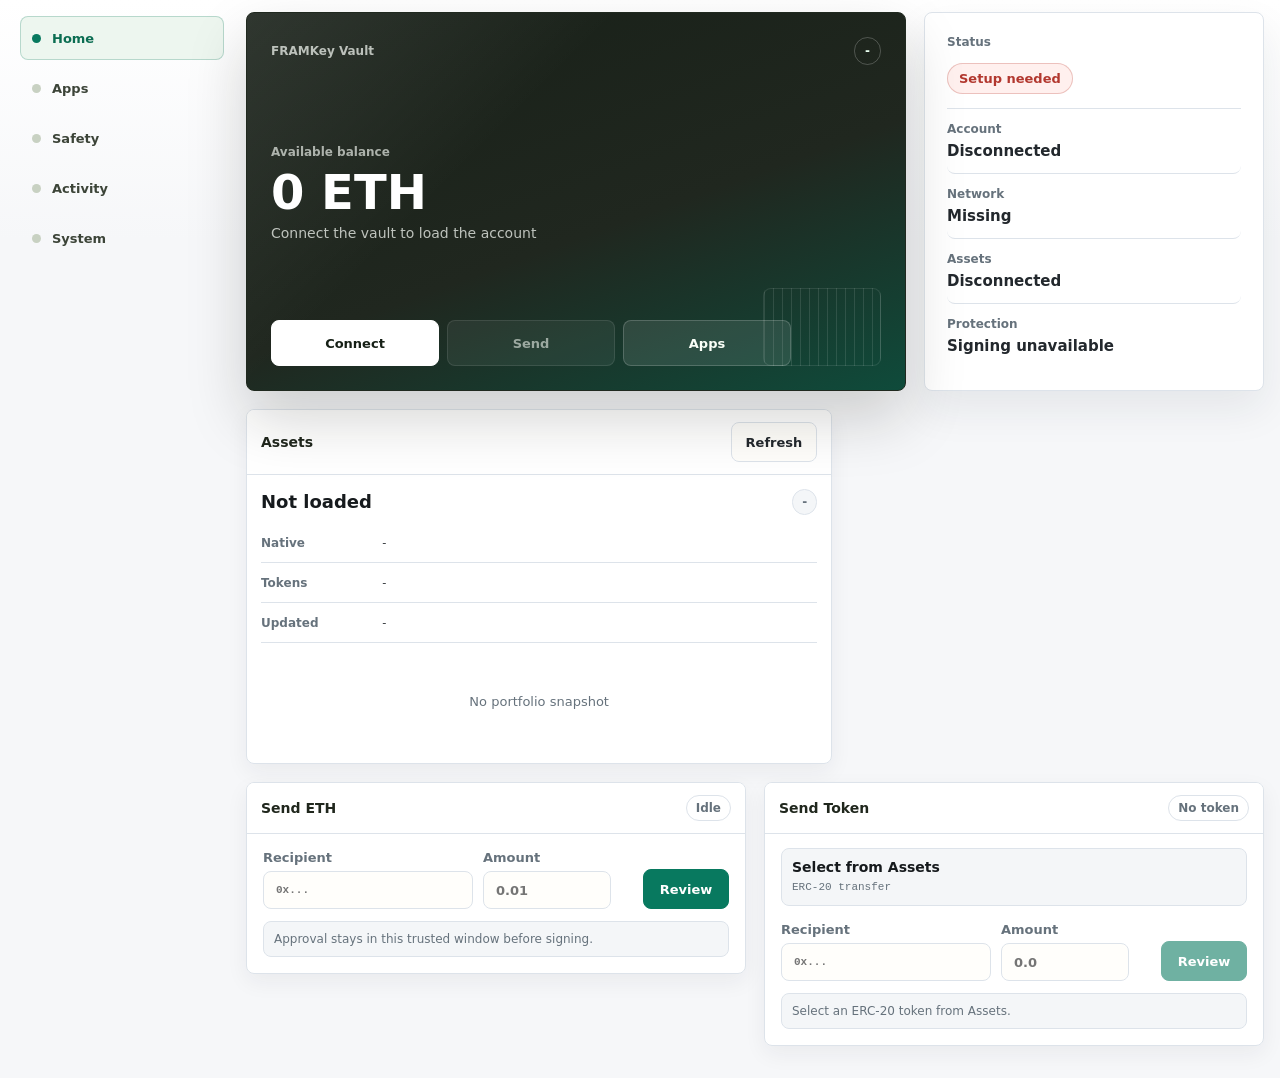
==== commit b88391b8: "Streamline Keychain local auth and wallet UX" ====
--- a/apps/framkey-desktop/ui/index.html
+++ b/apps/framkey-desktop/ui/index.html
@@ -261,7 +261,7 @@
             <dd id="rpc-status">-</dd>
             <dt>Device</dt>
             <dd id="device">-</dd>
-            <dt>Signer Helper</dt>
+            <dt>Signing Service</dt>
             <dd id="signer-helper">-</dd>
           </dl>
           <div class="network-switcher">
@@ -273,6 +273,7 @@
           </div>
           <div class="actions">
             <button id="connect-card" type="button">Connect Vault</button>
+            <button id="authorize-keychain-helper" type="button">Repair Signing Access</button>
             <button id="open-dapp" type="button">Open Local App</button>
           </div>
         </div>
--- a/apps/framkey-desktop/ui/styles.css
+++ b/apps/framkey-desktop/ui/styles.css
@@ -345,12 +345,8 @@
 
 .product-actions {
   display: grid;
-  grid-template-columns: repeat(4, minmax(0, 1fr));
+  grid-template-columns: repeat(3, minmax(0, 1fr));
   gap: 10px;
-}
-
-.defi-home-panel .product-actions {
-  grid-template-columns: repeat(3, minmax(0, 1fr));
 }
 
 .product-actions button {
@@ -1365,7 +1361,7 @@
 
 .compatibility-grid {
   display: grid;
-  grid-template-columns: repeat(3, minmax(0, 1fr));
+  grid-template-columns: repeat(auto-fit, minmax(min(100%, 360px), 1fr));
   gap: 12px;
   padding: 16px;
 }
@@ -1501,18 +1497,19 @@
 
 .compatibility-steps {
   display: grid;
-  grid-template-columns: repeat(6, minmax(0, 1fr));
-  gap: 6px;
+  grid-template-columns: repeat(auto-fit, minmax(150px, 1fr));
+  gap: 8px;
 }
 
 .compatibility-step {
-  display: grid;
-  gap: 3px;
-  min-height: 48px;
-  align-content: center;
-  border: 1px solid var(--line);
-  border-radius: 8px;
-  padding: 7px;
+  display: flex;
+  align-items: center;
+  justify-content: space-between;
+  gap: 10px;
+  min-height: 40px;
+  border: 1px solid var(--line);
+  border-radius: 8px;
+  padding: 8px 10px;
   background: var(--surface);
 }
 
@@ -1532,13 +1529,20 @@
 }
 
 .compatibility-step span {
+  flex: 0 0 auto;
   color: var(--muted);
   font-size: 11px;
   font-weight: 800;
+  line-height: 1.2;
+  white-space: nowrap;
 }
 
 .compatibility-step strong {
-  overflow-wrap: anywhere;
+  min-width: 0;
+  overflow: hidden;
+  text-align: right;
+  text-overflow: ellipsis;
+  white-space: nowrap;
   font-size: 12px;
   line-height: 1.2;
 }
@@ -2957,7 +2961,6 @@
   }
 
   .product-actions,
-  .defi-home-panel .product-actions,
   .product-status-grid,
   .journey-steps {
     grid-template-columns: 1fr;
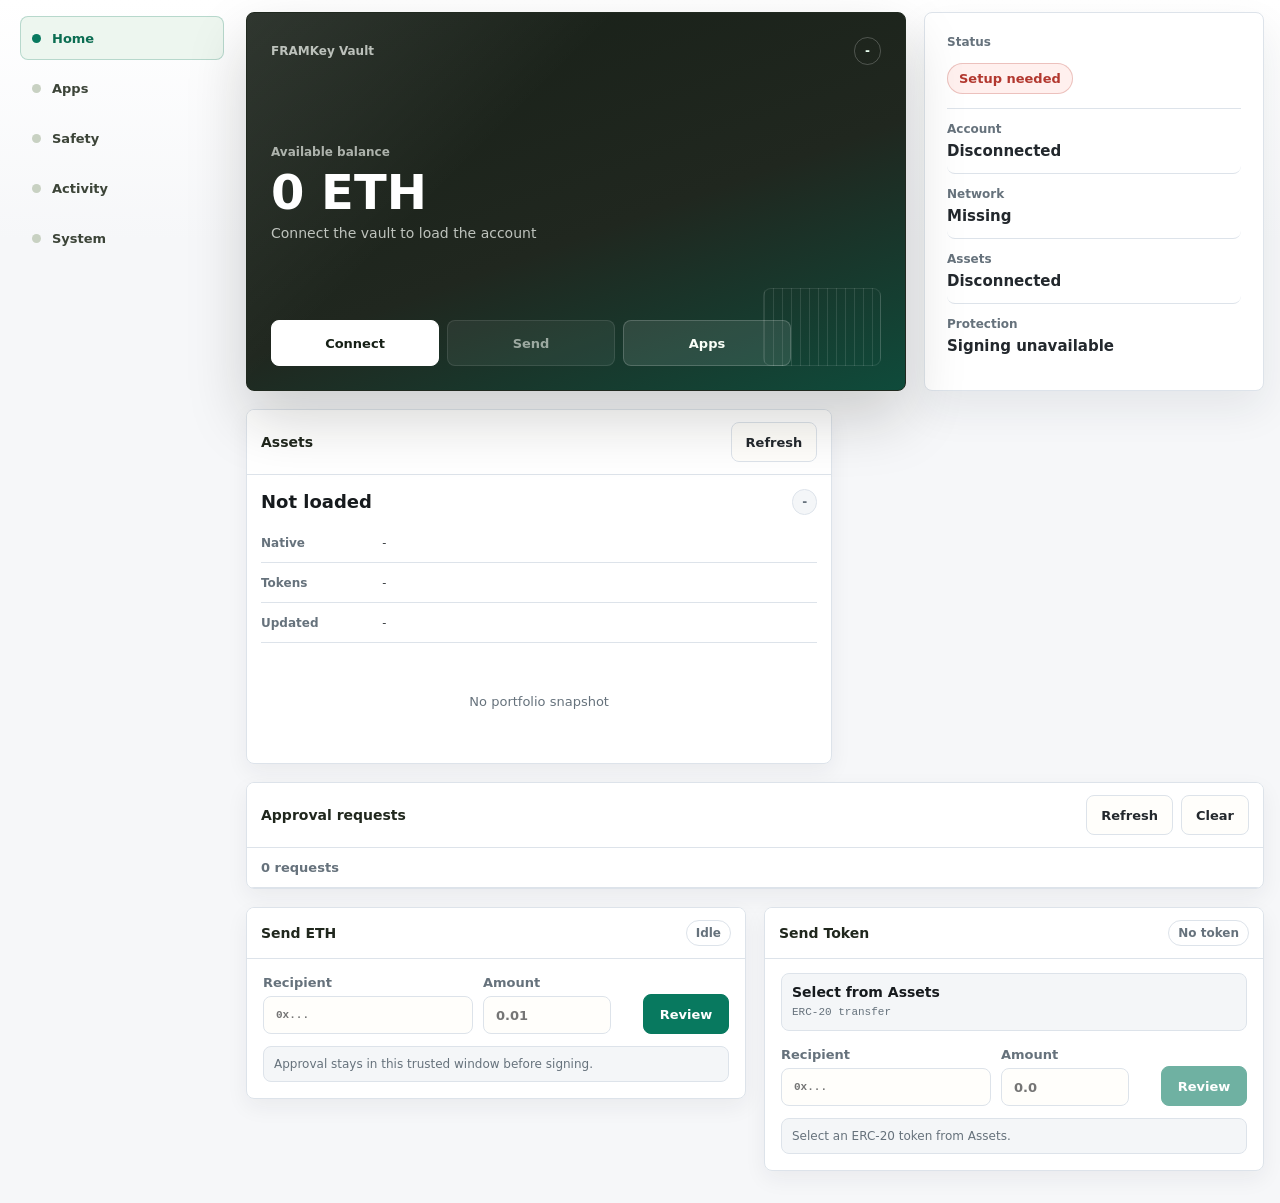
==== commit dadc6cc0: "Harden DeFi review and approval UX" ====
--- a/apps/framkey-desktop/ui/index.html
+++ b/apps/framkey-desktop/ui/index.html
@@ -305,6 +305,11 @@
             </div>
             <span id="defi-home-state" class="product-state-pill">Ready</span>
           </div>
+          <button id="defi-review-callout" class="pending-review-callout" type="button" hidden>
+            <span>Approval waiting</span>
+            <strong id="defi-review-callout-title">Review request</strong>
+            <small id="defi-review-callout-detail">Open the approval card</small>
+          </button>
           <div class="app-card-grid user-action-grid">
             <button id="defi-action-uniswap" class="app-card app-card-uniswap" type="button">
               <span class="app-card-mark">U</span>
@@ -616,7 +621,7 @@
           </div>
         </div>
 
-        <div class="panel review-panel workspace-panel" data-workspace="defi activity diagnostics">
+        <div class="panel review-panel workspace-panel" data-workspace="wallet defi recovery activity diagnostics">
           <div class="panel-header">
             <h2>Approval requests</h2>
             <div class="panel-actions">
--- a/apps/framkey-desktop/ui/styles.css
+++ b/apps/framkey-desktop/ui/styles.css
@@ -1627,6 +1627,10 @@
   order: 90;
 }
 
+body[data-pending-review="true"] .review-panel {
+  order: 2;
+}
+
 .transaction-activity {
   display: grid;
   max-height: 360px;
@@ -2290,6 +2294,55 @@
 .review-meta span[data-tone="bad"] {
   background: #fbefef;
   color: var(--bad);
+}
+
+.pending-review-callout {
+  min-height: 78px;
+  display: grid;
+  grid-template-columns: auto minmax(0, 1fr);
+  gap: 4px 14px;
+  align-items: center;
+  justify-items: start;
+  width: 100%;
+  border: 1px solid rgba(174, 119, 0, 0.32);
+  border-left: 4px solid var(--warn);
+  border-radius: 8px;
+  padding: 14px 16px;
+  background: #fff8e8;
+  color: var(--text);
+  text-align: left;
+}
+
+.pending-review-callout[hidden] {
+  display: none;
+}
+
+.pending-review-callout span {
+  grid-row: 1 / 3;
+  border-radius: 999px;
+  padding: 5px 9px;
+  background: rgba(174, 119, 0, 0.14);
+  color: #775100;
+  font-size: 12px;
+  font-weight: 850;
+  white-space: nowrap;
+}
+
+.pending-review-callout strong,
+.pending-review-callout small {
+  min-width: 0;
+  overflow-wrap: anywhere;
+}
+
+.pending-review-callout strong {
+  font-size: 16px;
+  line-height: 1.2;
+}
+
+.pending-review-callout small {
+  color: var(--muted);
+  font-size: 13px;
+  font-weight: 700;
 }
 
 .review-list {
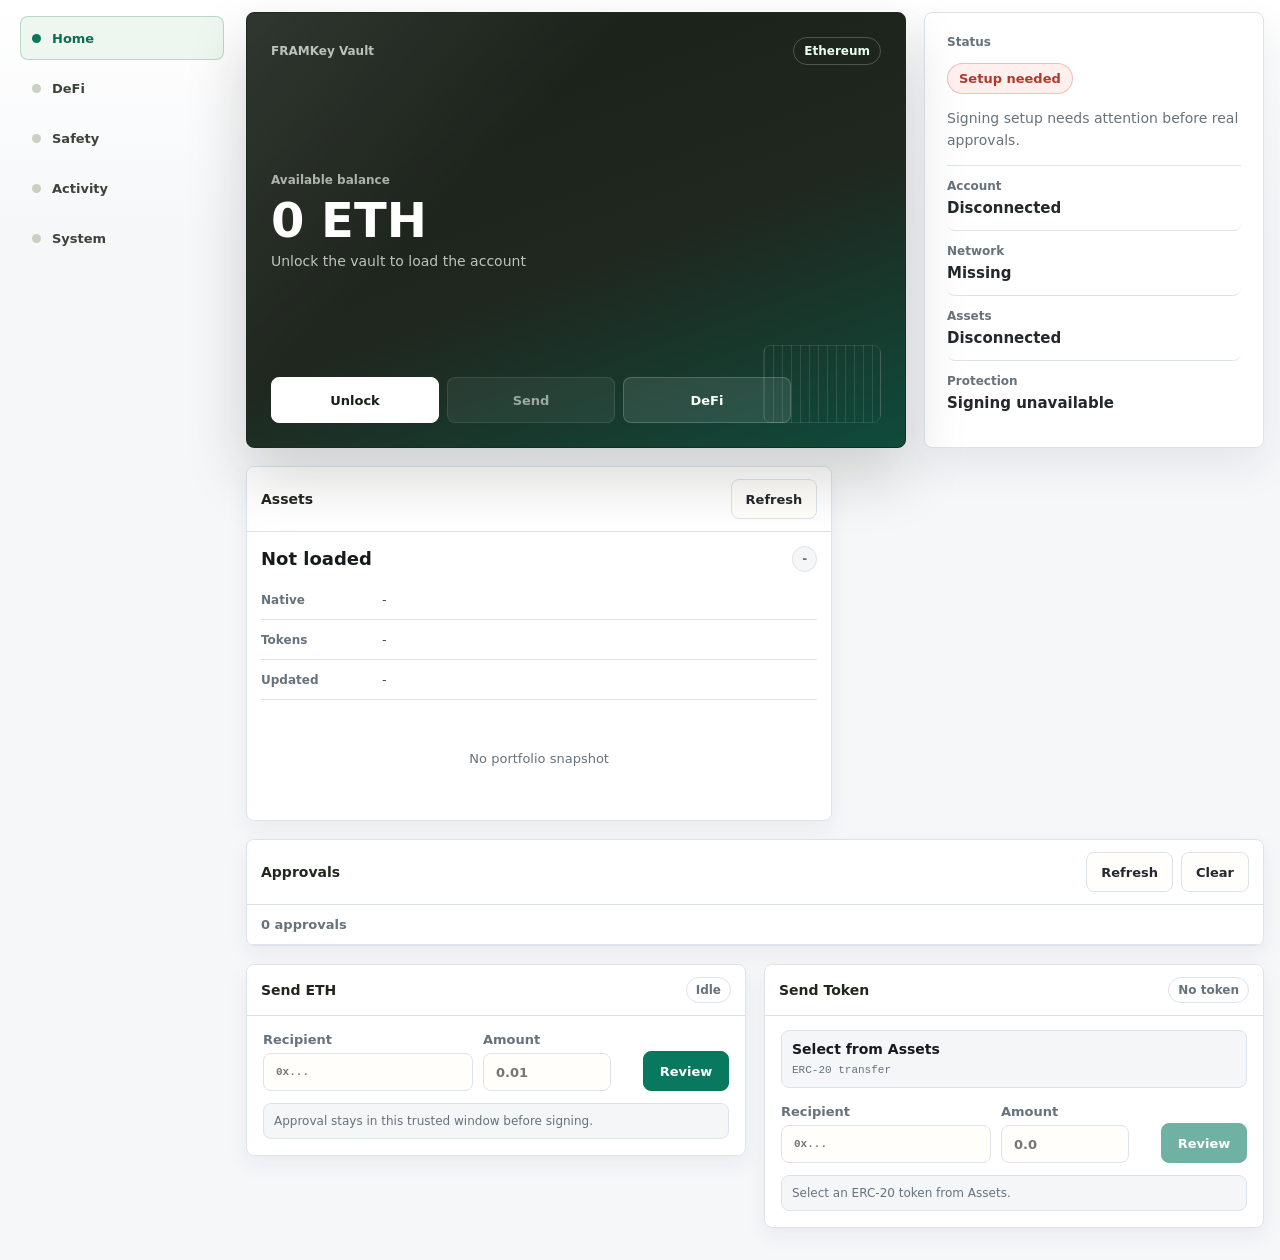
==== commit 999fc4c4: "Refine desktop DeFi and Activity workspaces" ====
--- a/apps/framkey-desktop/ui/index.html
+++ b/apps/framkey-desktop/ui/index.html
@@ -32,7 +32,7 @@
           aria-selected="false"
           data-workspace-tab="defi"
         >
-          <span>Apps</span>
+          <span>DeFi</span>
           <span class="workspace-tab-count" data-workspace-count="defi" hidden>0</span>
         </button>
         <button
@@ -87,14 +87,15 @@
                 <p id="wallet-home-address">No account loaded</p>
               </div>
               <div class="product-actions">
-                <button id="wallet-action-connect" type="button">Connect</button>
+                <button id="wallet-action-connect" type="button">Unlock</button>
                 <button id="wallet-action-send" type="button">Send</button>
-                <button id="wallet-action-defi" type="button">Apps</button>
+                <button id="wallet-action-defi" type="button">DeFi</button>
               </div>
             </article>
             <aside class="home-signal-card">
               <span class="eyebrow">Status</span>
               <strong id="wallet-home-readiness">Checking</strong>
+              <p id="wallet-home-guidance">Unlock the vault to use wallet actions.</p>
               <div class="product-status-grid">
                 <article>
                   <span>Account</span>
@@ -278,7 +279,40 @@
           </div>
         </div>
 
-        <div class="panel activity-panel workspace-panel" data-workspace="activity">
+        <section class="activity-home-panel workspace-panel task-workspace-panel" data-workspace="activity">
+          <div class="workspace-command-strip activity-command-strip">
+            <div>
+              <span class="eyebrow">Activity</span>
+              <h2 id="activity-home-title">No wallet activity yet</h2>
+              <p id="activity-home-subtitle">Approved dApp transactions and trusted sends will appear here.</p>
+            </div>
+            <span id="activity-home-state" class="product-state-pill" data-tone="idle">Empty</span>
+          </div>
+          <div class="activity-cockpit" aria-label="Activity status">
+            <article id="activity-cockpit-outcome" class="apps-cockpit-card" data-tone="idle">
+              <span>Latest outcome</span>
+              <strong id="activity-latest-outcome">No transaction</strong>
+              <small id="activity-latest-outcome-detail">Nothing has been approved or submitted.</small>
+            </article>
+            <article id="activity-cockpit-receipt" class="apps-cockpit-card" data-tone="idle">
+              <span>Network status</span>
+              <strong id="activity-receipt-state">No pending receipt</strong>
+              <small id="activity-receipt-detail">Broadcast transactions are checked automatically.</small>
+            </article>
+            <article id="activity-cockpit-storage" class="apps-cockpit-card" data-tone="idle">
+              <span>History</span>
+              <strong id="activity-storage-state">Local session only</strong>
+              <small id="activity-storage-detail">Sanitized history is restored when available.</small>
+            </article>
+            <article id="activity-cockpit-next" class="apps-cockpit-card" data-tone="warn">
+              <span>Next action</span>
+              <strong id="activity-next-action">Use an app</strong>
+              <small id="activity-next-detail">Approve a transaction to start tracking it here.</small>
+            </article>
+          </div>
+        </section>
+
+        <div class="panel activity-panel workspace-panel" data-workspace="defi activity">
           <div class="panel-header">
             <h2>Recent wallet activity</h2>
             <div class="panel-actions">
@@ -299,9 +333,9 @@
         <section class="defi-home-panel workspace-panel task-workspace-panel" data-workspace="defi">
           <div class="workspace-command-strip apps-command-strip">
             <div>
-              <span class="eyebrow">Apps</span>
-              <h2 id="defi-home-title">Choose an app</h2>
-              <p id="defi-home-subtitle">Open the app first. Wallet access is approved only inside FRAMKey.</p>
+              <span class="eyebrow">DeFi</span>
+              <h2 id="defi-home-title">Choose a DeFi app</h2>
+              <p id="defi-home-subtitle">FRAMKey stays between apps and your wallet.</p>
             </div>
             <span id="defi-home-state" class="product-state-pill">Ready</span>
           </div>
@@ -310,21 +344,56 @@
             <strong id="defi-review-callout-title">Review request</strong>
             <small id="defi-review-callout-detail">Open the approval card</small>
           </button>
+          <section id="defi-primary-approval" class="apps-primary-approval" hidden>
+            <div class="apps-primary-approval-copy">
+              <span class="eyebrow">Approval</span>
+              <strong id="defi-primary-approval-title">Review request</strong>
+              <p id="defi-primary-approval-detail">Check what the app wants before approving.</p>
+              <div id="defi-primary-approval-impact" class="approval-impact-row"></div>
+            </div>
+            <div class="apps-primary-approval-actions">
+              <button id="defi-primary-approval-approve" type="button">Approve</button>
+              <button id="defi-primary-approval-reject" type="button">Reject</button>
+              <button id="defi-primary-approval-details" type="button">Details</button>
+            </div>
+          </section>
+          <div class="apps-cockpit" aria-label="DeFi status">
+            <article id="defi-cockpit-app" class="apps-cockpit-card" data-tone="idle">
+              <span>Current app</span>
+              <strong id="defi-current-app">No app open</strong>
+              <small id="defi-current-origin">Choose Uniswap, Aave, or enter a URL.</small>
+            </article>
+            <article id="defi-cockpit-access" class="apps-cockpit-card" data-tone="idle">
+              <span>Wallet access</span>
+              <strong id="defi-access-state">Not connected</strong>
+              <small id="defi-access-detail">No app can see the wallet yet.</small>
+            </article>
+            <article id="defi-cockpit-next" class="apps-cockpit-card" data-tone="warn">
+              <span>Next action</span>
+              <strong id="defi-next-action">Open an app</strong>
+              <small id="defi-next-detail">Use FRAMKey for every approval.</small>
+            </article>
+            <article id="defi-cockpit-result" class="apps-cockpit-card" data-tone="idle">
+              <span>Latest result</span>
+              <strong id="defi-latest-result">No app activity</strong>
+              <small id="defi-latest-result-detail">Transactions and signatures will appear here.</small>
+            </article>
+          </div>
           <div class="app-card-grid user-action-grid">
             <button id="defi-action-uniswap" class="app-card app-card-uniswap" type="button">
               <span class="app-card-mark">U</span>
               <strong>Uniswap</strong>
-              <small>Swap tokens</small>
+              <small>Swap</small>
             </button>
             <button id="defi-action-aave" class="app-card app-card-aave" type="button">
               <span class="app-card-mark">A</span>
               <strong>Aave</strong>
-              <small>Lend and borrow</small>
+              <small>Earn / borrow</small>
             </button>
-            <button id="defi-action-connect" class="app-card app-card-local" type="button">
-              <span class="app-card-mark">T</span>
-              <strong>Test App</strong>
-              <small>Try the wallet flow</small>
+            <button id="defi-action-connect" class="app-card app-card-custom" type="button">
+              <span class="app-card-mark">URL</span>
+              <strong>Custom URL</strong>
+              <small>Open any app</small>
             </button>
           </div>
           <div class="journey-steps compact-progress">
@@ -335,17 +404,17 @@
             </article>
             <article id="defi-step-provider" data-tone="idle">
               <span>2</span>
-              <strong>Wallet</strong>
+              <strong>App</strong>
               <small>Waiting</small>
             </article>
             <article id="defi-step-connect" data-tone="idle">
               <span>3</span>
-              <strong>Connect</strong>
+              <strong>Access</strong>
               <small>Not connected</small>
             </article>
             <article id="defi-step-review" data-tone="idle">
               <span>4</span>
-              <strong>Review</strong>
+              <strong>Approval</strong>
               <small>Clear</small>
             </article>
           </div>
@@ -353,7 +422,7 @@
 
         <div class="panel defi-browser-panel workspace-panel" data-workspace="defi">
           <div class="panel-header">
-            <h2>Open another app</h2>
+            <h2>App window</h2>
           </div>
           <div class="browser-launcher">
             <input
@@ -364,9 +433,9 @@
               spellcheck="false"
               autocomplete="off"
               value="https://app.uniswap.org/"
-              aria-label="dApp URL"
+              aria-label="DeFi app URL"
             />
-            <button id="open-custom-dapp" type="button">Open</button>
+            <button id="open-custom-dapp" type="button">Open URL</button>
           </div>
           <div class="actions browser-actions">
             <button id="open-uniswap" type="button">Open Uniswap</button>
@@ -379,18 +448,21 @@
             <button id="dapp-nav-reload" type="button">Reload</button>
             <button id="dapp-nav-home" type="button">Home</button>
           </div>
-          <dl class="facts browser-facts">
-            <dt>Target</dt>
-            <dd id="dapp-current-target">No app open</dd>
-            <dt>Origin</dt>
-            <dd id="dapp-current-origin">-</dd>
-            <dt>URL</dt>
-            <dd id="dapp-current-url">-</dd>
-            <dt>Load</dt>
-            <dd id="dapp-load-status">Not loaded</dd>
-            <dt>Updated</dt>
-            <dd id="dapp-updated">-</dd>
-          </dl>
+          <details class="app-window-details">
+            <summary>Window details</summary>
+            <dl class="facts browser-facts">
+              <dt>Target</dt>
+              <dd id="dapp-current-target">No app open</dd>
+              <dt>Origin</dt>
+              <dd id="dapp-current-origin">-</dd>
+              <dt>URL</dt>
+              <dd id="dapp-current-url">-</dd>
+              <dt>Load</dt>
+              <dd id="dapp-load-status">Not loaded</dd>
+              <dt>Updated</dt>
+              <dd id="dapp-updated">-</dd>
+            </dl>
+          </details>
         </div>
 
         <div class="panel session-panel workspace-panel" data-workspace="diagnostics">
@@ -425,7 +497,7 @@
 
         <div class="panel connected-sites-panel workspace-panel" data-workspace="defi diagnostics">
           <div class="panel-header">
-            <h2>Connected Apps</h2>
+            <h2>Sites with wallet access</h2>
             <button id="refresh-connections" type="button">Refresh</button>
           </div>
           <ul id="connected-sites" class="connected-sites"></ul>
@@ -623,14 +695,14 @@
 
         <div class="panel review-panel workspace-panel" data-workspace="wallet defi recovery activity diagnostics">
           <div class="panel-header">
-            <h2>Approval requests</h2>
+            <h2>Approvals</h2>
             <div class="panel-actions">
               <button id="refresh-review" type="button">Refresh</button>
               <button id="clear-review" type="button">Clear</button>
             </div>
           </div>
           <div class="review-meta">
-            <span id="review-count">0 requests</span>
+            <span id="review-count">0 approvals</span>
           </div>
           <div id="review-list" class="review-list"></div>
         </div>
--- a/apps/framkey-desktop/ui/styles.css
+++ b/apps/framkey-desktop/ui/styles.css
@@ -3351,7 +3351,7 @@
 }
 
 .workspace-tabs::before {
-  content: "Navigation";
+  content: "FRAMKey";
   padding: 4px 8px 10px;
   color: #7b8377;
   font-size: 10px;
@@ -3642,6 +3642,10 @@
   line-height: 1.55;
 }
 
+#wallet-home-guidance {
+  min-height: 42px;
+}
+
 .home-signal-card .product-status-grid {
   display: grid;
   grid-template-columns: 1fr;
@@ -3814,6 +3818,7 @@
   background: var(--accent-2);
 }
 
+.app-card-custom .app-card-mark,
 .app-card-local .app-card-mark {
   background: #3d463a;
 }
@@ -4364,17 +4369,193 @@
   display: none;
 }
 
+.defi-home-panel .workspace-command-strip,
+.activity-home-panel .workspace-command-strip {
+  display: flex;
+}
+
 .apps-command-strip {
   border-left: 4px solid var(--accent-2);
 }
 
+.activity-command-strip {
+  border-left: 4px solid var(--accent-3);
+}
+
 .safety-command-strip {
   border-left: 4px solid var(--warn);
+}
+
+.apps-cockpit,
+.activity-cockpit {
+  display: grid;
+  grid-template-columns: repeat(4, minmax(0, 1fr));
+  gap: 10px;
+}
+
+.apps-cockpit-card {
+  min-height: 112px;
+  display: grid;
+  align-content: start;
+  gap: 7px;
+  border: 1px solid var(--line);
+  border-left: 4px solid var(--line-strong);
+  border-radius: 8px;
+  padding: 12px;
+  background: rgba(255, 255, 255, 0.96);
+}
+
+.apps-cockpit-card[data-tone="good"] {
+  border-left-color: var(--accent);
+  background: #f5fbf8;
+}
+
+.apps-cockpit-card[data-tone="warn"],
+.apps-cockpit-card[data-tone="busy"] {
+  border-left-color: var(--warn);
+  background: #fff9ec;
+}
+
+.apps-cockpit-card[data-tone="bad"] {
+  border-left-color: var(--bad);
+  background: #fff6f5;
+}
+
+.apps-cockpit-card > span {
+  color: var(--muted);
+  font-size: 11px;
+  font-weight: 850;
+  text-transform: uppercase;
+}
+
+.apps-cockpit-card strong {
+  min-width: 0;
+  overflow-wrap: anywhere;
+  color: var(--text);
+  font-size: 16px;
+  line-height: 1.2;
+}
+
+.apps-cockpit-card small {
+  min-width: 0;
+  overflow-wrap: anywhere;
+  color: var(--muted);
+  font-size: 12px;
+  line-height: 1.35;
+}
+
+.apps-primary-approval {
+  display: grid;
+  grid-template-columns: minmax(0, 1fr) auto;
+  gap: 16px;
+  align-items: center;
+  border: 1px solid rgba(154, 107, 22, 0.32);
+  border-left: 4px solid var(--warn);
+  border-radius: 8px;
+  padding: 18px;
+  background: #fff8e8;
+  box-shadow: 0 14px 32px rgba(151, 93, 0, 0.09);
+}
+
+.apps-primary-approval[hidden] {
+  display: none;
+}
+
+.apps-primary-approval[data-tone="good"] {
+  border-color: rgba(8, 121, 95, 0.26);
+  border-left-color: var(--accent);
+  background: #f2fbf7;
+}
+
+.apps-primary-approval[data-tone="bad"] {
+  border-color: rgba(178, 56, 47, 0.28);
+  border-left-color: var(--bad);
+  background: #fff4f3;
+}
+
+.apps-primary-approval-copy {
+  display: grid;
+  gap: 7px;
+  min-width: 0;
+}
+
+.apps-primary-approval-copy strong {
+  min-width: 0;
+  overflow-wrap: anywhere;
+  color: var(--text);
+  font-size: 20px;
+  line-height: 1.2;
+}
+
+.apps-primary-approval-copy p {
+  margin: 0;
+  max-width: 900px;
+  overflow-wrap: anywhere;
+  color: var(--ink);
+  font-size: 13px;
+  line-height: 1.45;
+}
+
+.approval-impact-row {
+  display: flex;
+  flex-wrap: wrap;
+  gap: 7px;
+}
+
+.approval-impact-row span {
+  border: 1px solid var(--line);
+  border-radius: 999px;
+  padding: 4px 8px;
+  background: var(--surface);
+  color: var(--muted);
+  font-size: 11px;
+  font-weight: 850;
+  overflow-wrap: anywhere;
+}
+
+.approval-impact-row span[data-tone="good"] {
+  border-color: rgba(8, 121, 95, 0.28);
+  background: #edf7f0;
+  color: var(--accent);
+}
+
+.approval-impact-row span[data-tone="warn"],
+.approval-impact-row span[data-tone="busy"] {
+  border-color: rgba(154, 107, 22, 0.3);
+  background: #fff6df;
+  color: #6d4b0d;
+}
+
+.approval-impact-row span[data-tone="bad"] {
+  border-color: rgba(178, 56, 47, 0.28);
+  background: #fbefef;
+  color: var(--bad);
+}
+
+.apps-primary-approval-actions {
+  display: flex;
+  flex-wrap: wrap;
+  justify-content: flex-end;
+  gap: 8px;
+  min-width: 260px;
+}
+
+.apps-primary-approval-actions button:first-child {
+  background: var(--text);
+  border-color: var(--text);
+  color: #ffffff;
+}
+
+.apps-primary-approval-actions button[data-tone="danger"] {
+  background: #fbefef;
+  border-color: rgba(178, 56, 47, 0.36);
+  color: var(--bad);
 }
 
 .user-action-grid {
   grid-template-columns: repeat(3, minmax(0, 1fr));
   gap: 10px;
+  order: 2;
 }
 
 .user-action-grid .app-card {
@@ -4388,9 +4569,16 @@
   box-shadow: none;
 }
 
+.user-action-grid .app-card:hover {
+  border-color: rgba(37, 99, 235, 0.34);
+  background: #f8fbff;
+}
+
 .user-action-grid .app-card-mark {
   grid-row: 1 / 3;
   align-self: center;
+  width: 38px;
+  font-size: 11px;
 }
 
 .user-action-grid .app-card strong {
@@ -4408,6 +4596,38 @@
 .compact-progress {
   grid-template-columns: repeat(4, minmax(0, 1fr));
   gap: 8px;
+  order: 4;
+}
+
+.defi-home-panel .pending-review-callout,
+.defi-home-panel .apps-primary-approval {
+  order: 1;
+}
+
+.defi-home-panel .apps-cockpit {
+  order: 3;
+}
+
+.app-window-details {
+  margin: 10px 14px 14px;
+  border: 1px solid var(--line);
+  border-radius: 8px;
+  background: var(--surface-2);
+}
+
+.app-window-details summary {
+  min-height: 40px;
+  display: flex;
+  align-items: center;
+  padding: 0 12px;
+  color: var(--muted);
+  cursor: pointer;
+  font-size: 12px;
+  font-weight: 850;
+}
+
+.app-window-details .facts {
+  padding: 0 12px 10px;
 }
 
 .compact-progress article,
@@ -4476,12 +4696,12 @@
 
 .defi-browser-panel {
   grid-column: span 8;
-  order: 12;
+  order: 30;
 }
 
 .connected-sites-panel {
   grid-column: span 4;
-  order: 12;
+  order: 35;
 }
 
 .review-panel {
@@ -4491,7 +4711,12 @@
 
 .activity-panel {
   grid-column: 1 / -1;
-  order: 10;
+  order: 40;
+}
+
+.activity-home-panel {
+  grid-column: 1 / -1;
+  order: 0;
 }
 
 .recover-vault-panel {
@@ -5112,6 +5337,24 @@
 }
 
 @media (max-width: 900px) {
+  .apps-cockpit,
+  .activity-cockpit {
+    grid-template-columns: repeat(2, minmax(0, 1fr));
+  }
+
+  .apps-primary-approval {
+    grid-template-columns: 1fr;
+  }
+
+  .apps-primary-approval-actions {
+    min-width: 0;
+    justify-content: stretch;
+  }
+
+  .apps-primary-approval-actions button {
+    flex: 1 1 120px;
+  }
+
   .restore-step,
   .restore-step-danger,
   .create-flow .restore-step,
@@ -5153,3 +5396,16 @@
     grid-template-columns: 1fr;
   }
 }
+
+@media (max-width: 620px) {
+  .apps-cockpit,
+  .activity-cockpit,
+  .user-action-grid {
+    grid-template-columns: 1fr;
+  }
+
+  .workspace-command-strip {
+    align-items: flex-start;
+    flex-direction: column;
+  }
+}
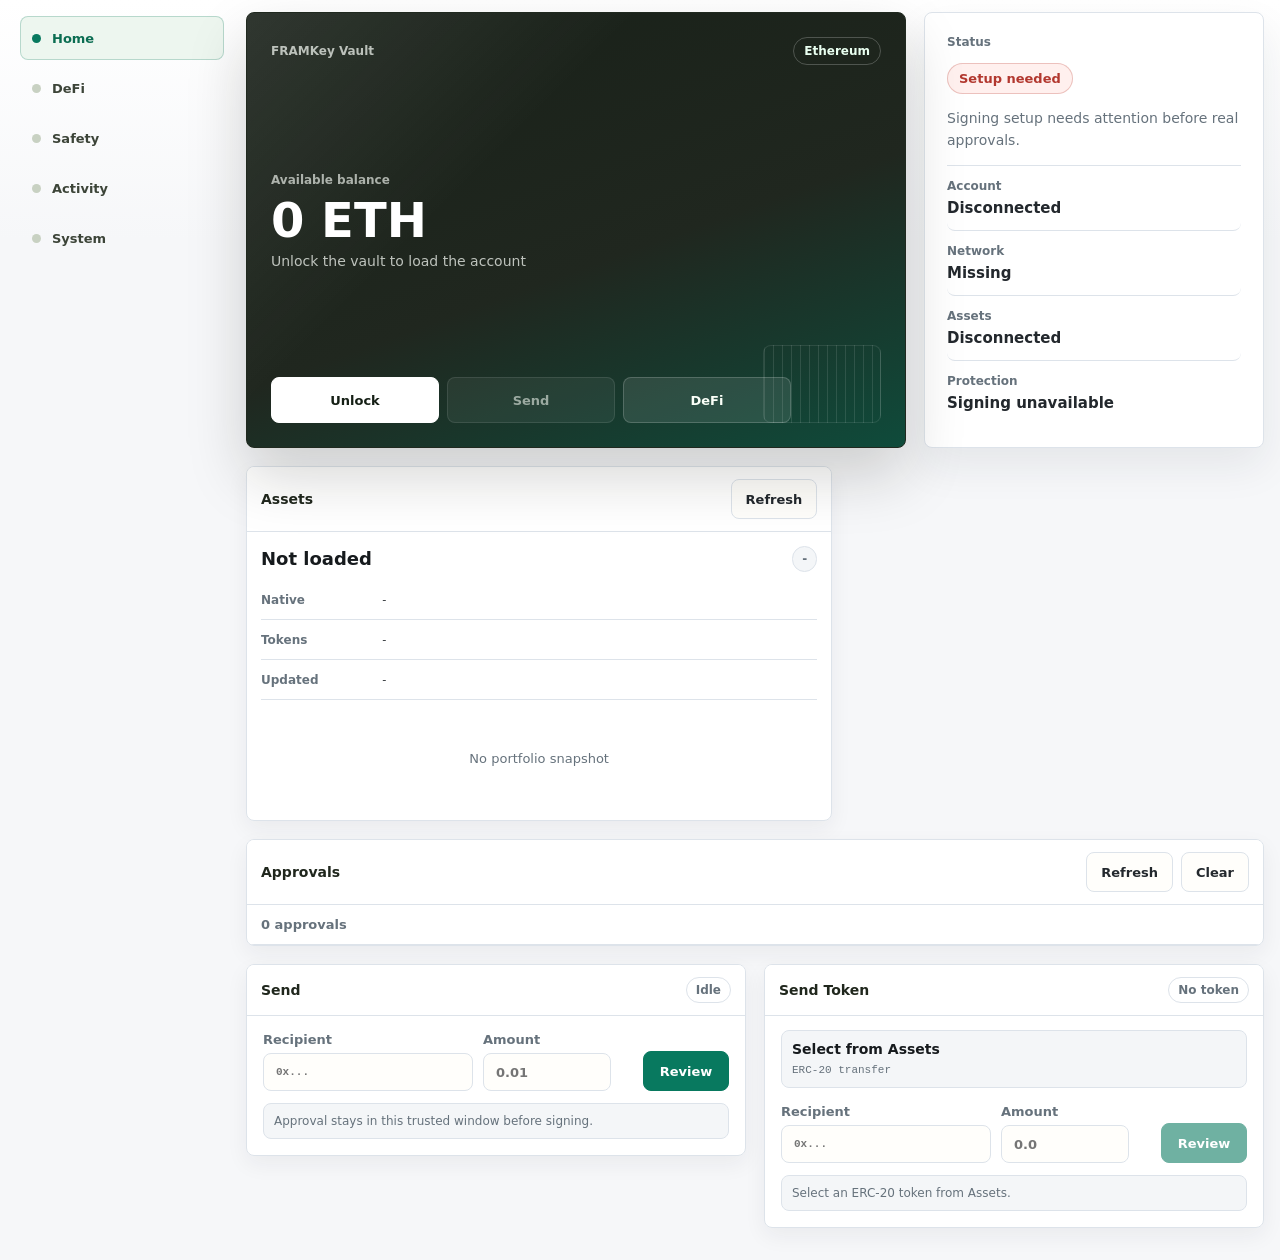
==== commit a41f0105: "Harden desktop DeFi policy and chain support" ====
--- a/apps/framkey-desktop/ui/index.html
+++ b/apps/framkey-desktop/ui/index.html
@@ -79,11 +79,11 @@
             <article class="account-card">
               <div class="account-card-top">
                 <span class="eyebrow">FRAMKey Vault</span>
-                <span id="wallet-home-network">Ethereum</span>
+                <span id="wallet-home-network">Network</span>
               </div>
               <div class="account-card-balance">
                 <span>Available balance</span>
-                <h2 id="wallet-home-balance">0 ETH</h2>
+                <h2 id="wallet-home-balance">0</h2>
                 <p id="wallet-home-address">No account loaded</p>
               </div>
               <div class="product-actions">
@@ -142,7 +142,7 @@
 
         <div class="panel native-send-panel workspace-panel" data-workspace="wallet">
           <div class="panel-header">
-            <h2>Send ETH</h2>
+            <h2 id="native-send-title">Send</h2>
             <span id="native-send-status" class="mini-pill" data-tone="idle">Idle</span>
           </div>
           <form id="native-send-form" class="native-send-form">
@@ -225,7 +225,7 @@
           </div>
           <div class="portfolio-headline">
             <strong id="rpc-health-summary">Not checked</strong>
-            <span id="rpc-health-provider">Alchemy</span>
+            <span id="rpc-health-provider">RPC</span>
           </div>
           <dl class="facts portfolio-facts">
             <dt>Chain</dt>
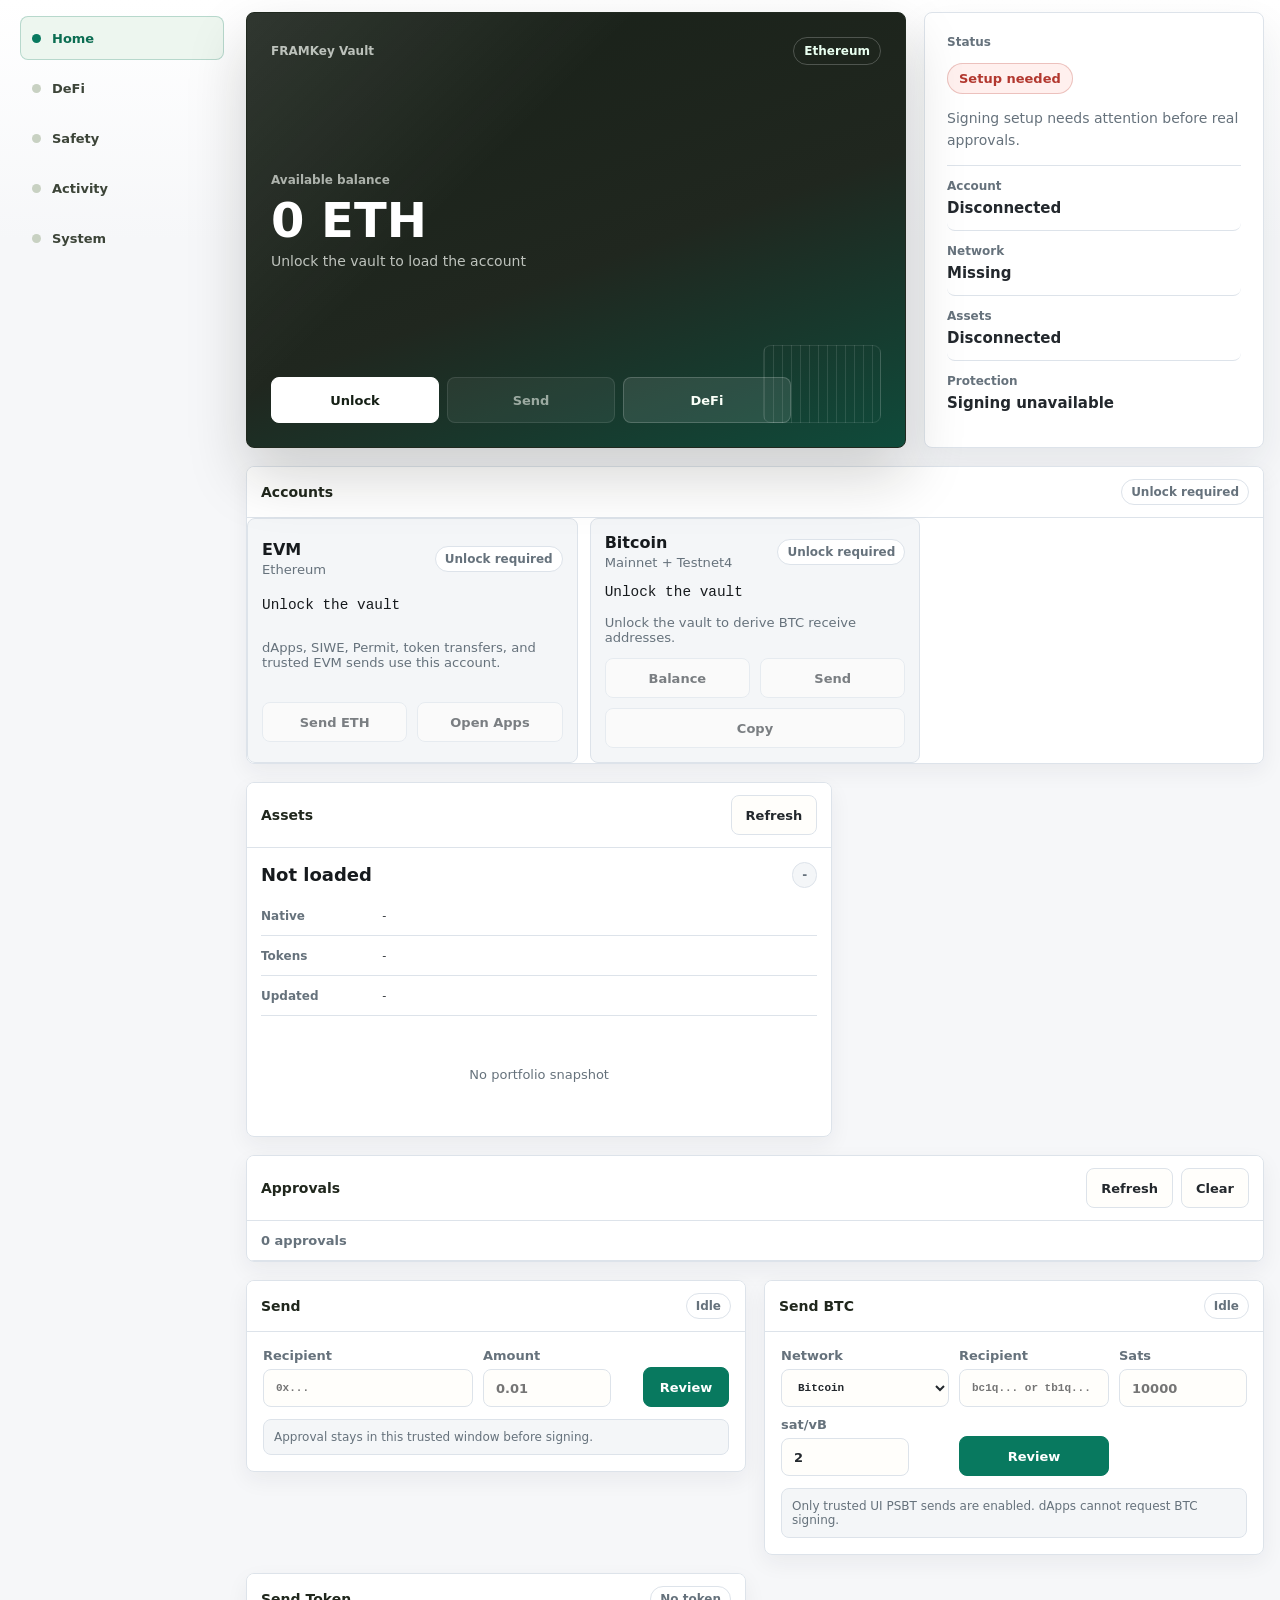
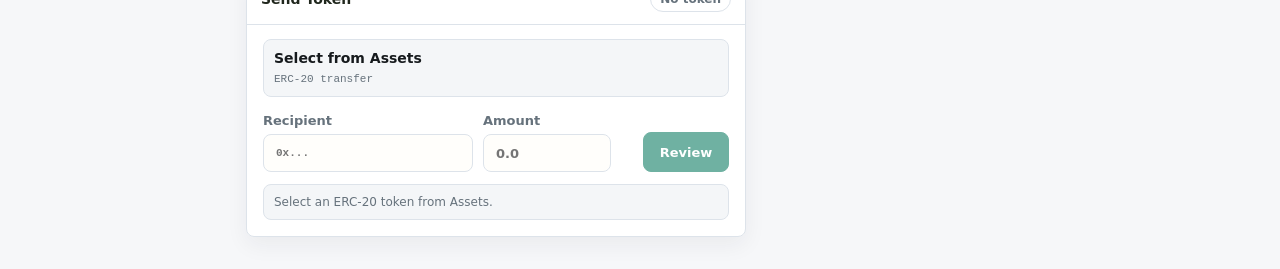
==== commit a986aba2: "Add controlled Bitcoin wallet support" ====
--- a/apps/framkey-desktop/ui/index.html
+++ b/apps/framkey-desktop/ui/index.html
@@ -118,6 +118,17 @@
           </div>
         </section>
 
+        <div class="panel multichain-panel workspace-panel" data-workspace="wallet">
+          <div class="panel-header">
+            <h2>Accounts</h2>
+            <span id="multichain-summary" class="mini-pill" data-tone="idle">Unlock required</span>
+          </div>
+          <div id="multichain-accounts" class="multichain-accounts">
+            <div class="review-empty">Unlock the vault to show chain accounts</div>
+          </div>
+          <div id="btc-strategy" class="btc-strategy"></div>
+        </div>
+
         <div class="panel portfolio-panel workspace-panel" data-workspace="wallet">
           <div class="panel-header">
             <h2>Assets</h2>
@@ -174,6 +185,63 @@
           </form>
           <div id="native-send-detail" class="native-send-detail">
             <span>Approval stays in this trusted window before signing.</span>
+          </div>
+        </div>
+
+        <div class="panel btc-send-panel workspace-panel" data-workspace="wallet">
+          <div class="panel-header">
+            <h2>Send BTC</h2>
+            <span id="btc-send-status" class="mini-pill" data-tone="idle">Idle</span>
+          </div>
+          <form id="btc-send-form" class="native-send-form">
+            <label class="field-label" for="btc-send-network">
+              <span>Network</span>
+              <select id="btc-send-network" class="url-input">
+                <option value="bitcoin-mainnet">Bitcoin</option>
+                <option value="bitcoin-testnet4">Bitcoin Testnet4</option>
+              </select>
+            </label>
+            <label class="field-label" for="btc-send-to">
+              <span>Recipient</span>
+              <input
+                id="btc-send-to"
+                class="url-input"
+                type="text"
+                spellcheck="false"
+                autocomplete="off"
+                inputmode="text"
+                placeholder="bc1q... or tb1q..."
+              />
+            </label>
+            <label class="field-label" for="btc-send-amount-sat">
+              <span>Sats</span>
+              <input
+                id="btc-send-amount-sat"
+                class="small-input native-send-amount"
+                type="text"
+                inputmode="numeric"
+                spellcheck="false"
+                autocomplete="off"
+                placeholder="10000"
+              />
+            </label>
+            <label class="field-label" for="btc-send-fee-rate">
+              <span>sat/vB</span>
+              <input
+                id="btc-send-fee-rate"
+                class="small-input native-send-amount"
+                type="number"
+                inputmode="numeric"
+                min="1"
+                max="1000"
+                step="1"
+                value="2"
+              />
+            </label>
+            <button id="btc-send-submit" type="submit">Review</button>
+          </form>
+          <div id="btc-send-detail" class="native-send-detail">
+            <span>Only trusted UI PSBT sends are enabled. dApps cannot request BTC signing.</span>
           </div>
         </div>
 
--- a/apps/framkey-desktop/ui/styles.css
+++ b/apps/framkey-desktop/ui/styles.css
@@ -1241,7 +1241,110 @@
   order: 20;
 }
 
+.multichain-panel {
+  grid-column: 1 / -1;
+  order: 18;
+}
+
+.multichain-accounts {
+  display: grid;
+  grid-template-columns: repeat(3, minmax(0, 1fr));
+  gap: 12px;
+}
+
+.chain-account-card {
+  border: 1px solid var(--line);
+  border-radius: 8px;
+  padding: 14px;
+  background: var(--surface-2);
+  display: grid;
+  gap: 12px;
+  min-width: 0;
+}
+
+.chain-account-top,
+.chain-account-actions {
+  display: flex;
+  align-items: center;
+  justify-content: space-between;
+  flex-wrap: wrap;
+  gap: 10px;
+}
+
+.chain-account-title {
+  min-width: 0;
+}
+
+.chain-account-title strong,
+.chain-account-address {
+  display: block;
+  overflow-wrap: anywhere;
+}
+
+.chain-account-title span,
+.chain-account-detail {
+  color: var(--muted);
+  font-size: 0.82rem;
+}
+
+.chain-account-address {
+  font-family: ui-monospace, SFMono-Regular, Menlo, Monaco, Consolas, "Liberation Mono", monospace;
+  font-size: 0.9rem;
+  line-height: 1.35;
+}
+
+.chain-account-detail {
+  min-height: 2.4em;
+  margin: 0;
+}
+
+.chain-account-actions button {
+  flex: 1 1 140px;
+  white-space: nowrap;
+}
+
+.btc-strategy {
+  display: grid;
+  grid-template-columns: repeat(3, minmax(0, 1fr));
+  gap: 10px;
+}
+
+.btc-strategy:empty {
+  display: none;
+}
+
+.btc-strategy-item {
+  display: grid;
+  gap: 4px;
+  min-width: 0;
+  padding: 10px;
+  border: 1px solid var(--line);
+  border-left: 4px solid var(--accent-2);
+  border-radius: 8px;
+  background: var(--surface);
+}
+
+.btc-strategy-item[data-tone="warn"] {
+  border-left-color: #9a6b16;
+}
+
+.btc-strategy-item[data-tone="bad"] {
+  border-left-color: #a33a2a;
+}
+
+.btc-strategy-item span,
+.btc-strategy-item small {
+  color: var(--muted);
+  font-size: 0.78rem;
+  overflow-wrap: anywhere;
+}
+
+.btc-strategy-item strong {
+  overflow-wrap: anywhere;
+}
+
 .native-send-panel,
+.btc-send-panel,
 .token-send-panel {
   grid-column: span 6;
   order: 30;
@@ -2965,6 +3068,7 @@
   .wallet-home-panel,
   .defi-home-panel,
   .recovery-home-panel,
+  .multichain-panel,
   .vault-account-panel,
   .rpc-health-panel,
   .portfolio-panel,
@@ -2982,6 +3086,14 @@
   .capabilities-panel,
   .recovery-panel {
     grid-column: 1 / -1;
+  }
+
+  .multichain-accounts {
+    grid-template-columns: 1fr;
+  }
+
+  .btc-strategy {
+    grid-template-columns: 1fr;
   }
 }
 
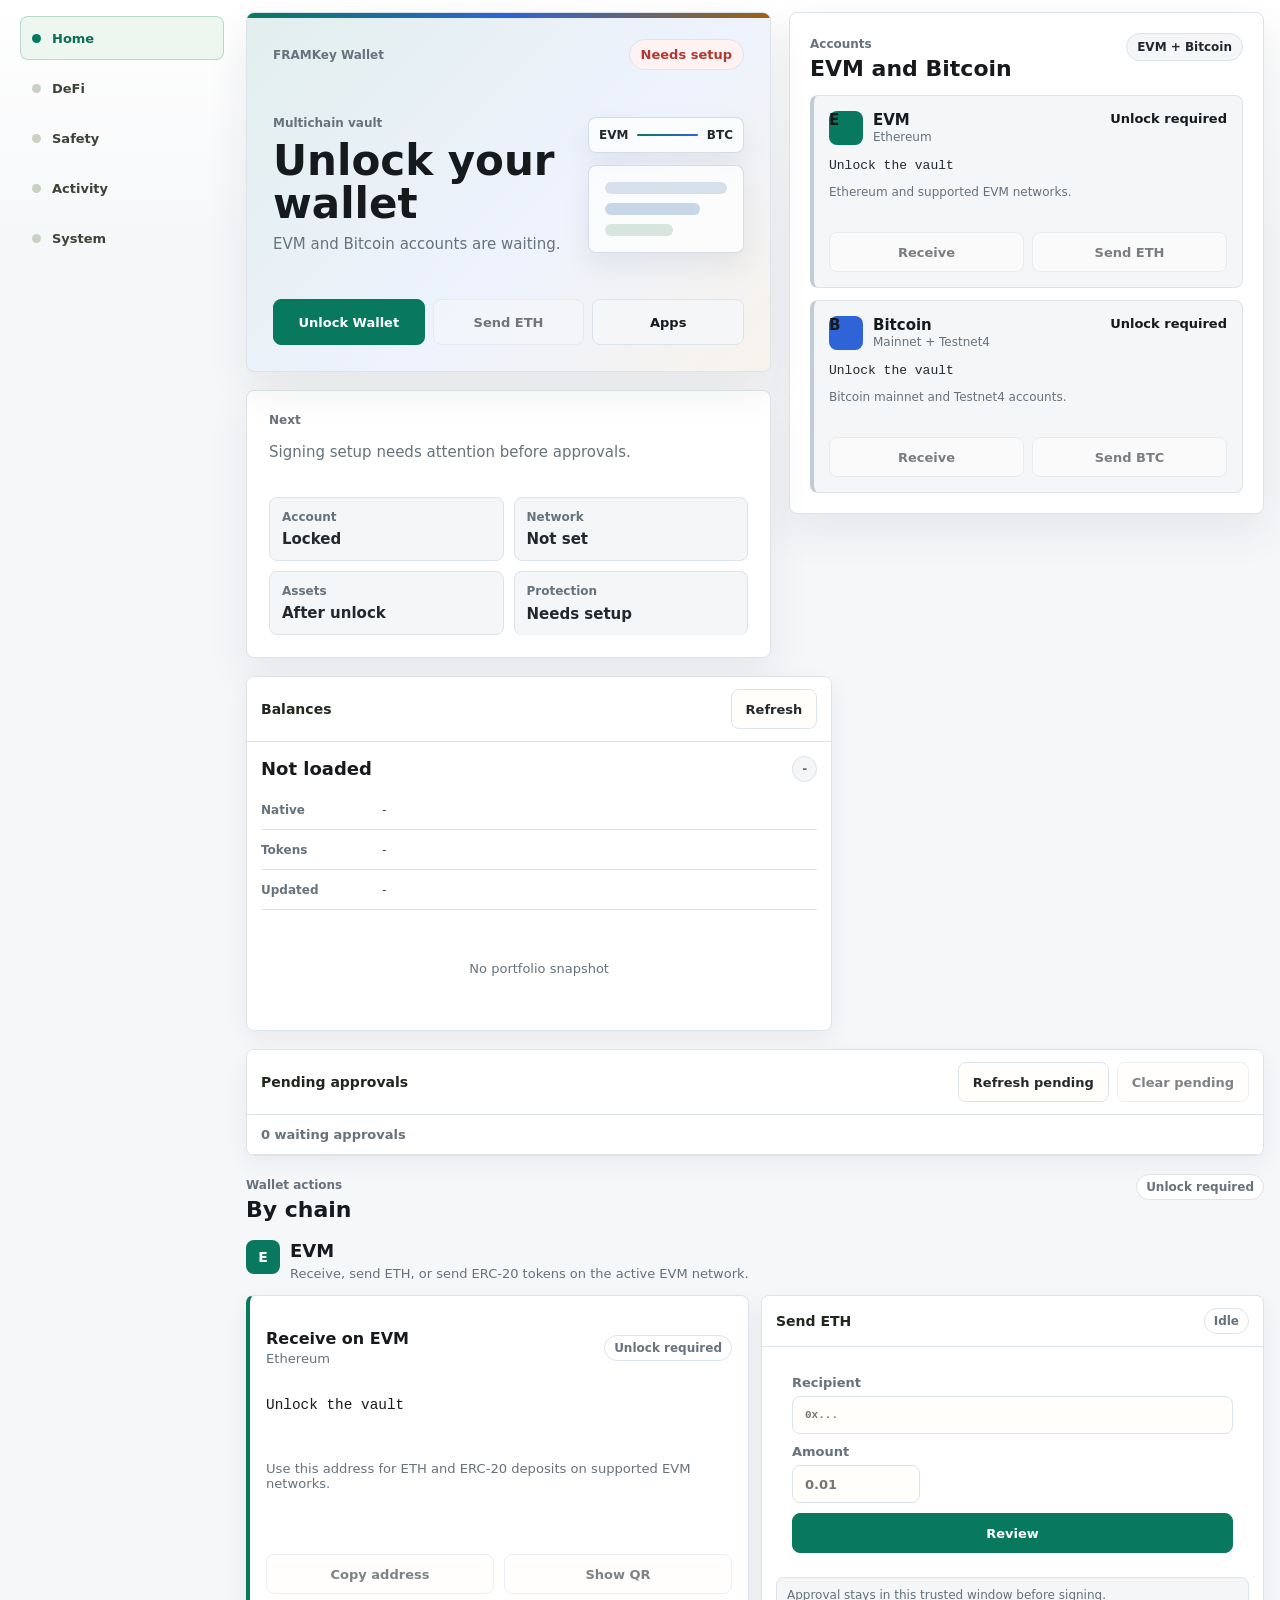
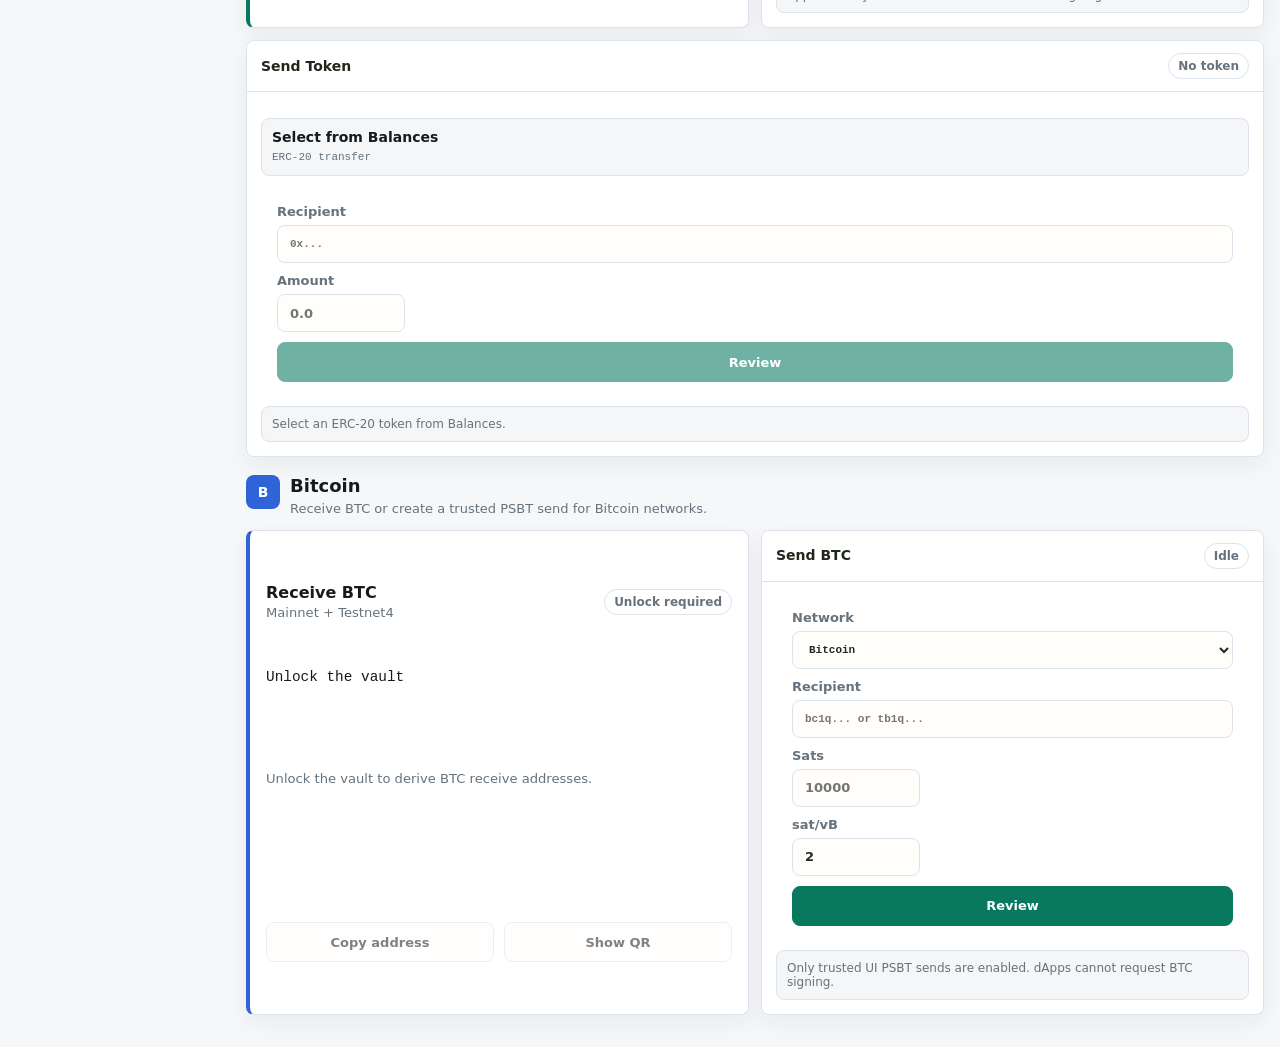
==== commit bf640f59: "Redesign wallet home for multichain actions" ====
--- a/apps/framkey-desktop/ui/index.html
+++ b/apps/framkey-desktop/ui/index.html
@@ -75,26 +75,66 @@
 
       <section class="layout" id="trusted-workspace">
         <section class="wallet-home-panel workspace-panel" data-workspace="wallet">
-          <div class="home-product-grid">
-            <article class="account-card">
+          <div class="wallet-home-experience">
+            <article class="account-card wallet-hero-card">
               <div class="account-card-top">
-                <span class="eyebrow">FRAMKey Vault</span>
-                <span id="wallet-home-network">Network</span>
-              </div>
-              <div class="account-card-balance">
-                <span>Available balance</span>
-                <h2 id="wallet-home-balance">0</h2>
-                <p id="wallet-home-address">No account loaded</p>
-              </div>
-              <div class="product-actions">
-                <button id="wallet-action-connect" type="button">Unlock</button>
+                <span class="eyebrow">FRAMKey Wallet</span>
+                <strong id="wallet-home-readiness" class="product-state-pill" data-tone="idle">Locked</strong>
+              </div>
+              <div class="wallet-hero-body">
+                <div class="account-card-summary">
+                  <span>Multichain vault</span>
+                  <h2 id="wallet-home-balance">Unlock your wallet</h2>
+                  <p id="wallet-home-address">EVM and Bitcoin accounts are waiting.</p>
+                </div>
+                <div class="wallet-hero-visual" aria-hidden="true">
+                  <div class="wallet-rail">
+                    <span>EVM</span>
+                    <i></i>
+                    <span>BTC</span>
+                  </div>
+                  <div class="wallet-plate">
+                    <span></span>
+                    <span></span>
+                    <span></span>
+                  </div>
+                </div>
+              </div>
+              <div class="wallet-hero-actions product-actions">
+                <button id="wallet-action-connect" type="button">Unlock Wallet</button>
                 <button id="wallet-action-send" type="button">Send</button>
-                <button id="wallet-action-defi" type="button">DeFi</button>
-              </div>
-            </article>
-            <aside class="home-signal-card">
-              <span class="eyebrow">Status</span>
-              <strong id="wallet-home-readiness">Checking</strong>
+                <button id="wallet-action-defi" type="button">Apps</button>
+              </div>
+            </article>
+
+            <section class="wallet-chain-panel" aria-label="Wallet accounts">
+              <div class="consumer-section-header">
+                <div>
+                  <span class="eyebrow">Accounts</span>
+                  <h2>EVM and Bitcoin</h2>
+                </div>
+                <span id="wallet-home-network">EVM + Bitcoin</span>
+              </div>
+              <div id="wallet-home-chains" class="home-chain-grid" aria-label="Wallet chains">
+                <article class="home-chain-card" data-family="evm">
+                  <div>
+                    <span>EVM</span>
+                    <strong>Unlock required</strong>
+                  </div>
+                  <p>Ethereum and supported EVM networks</p>
+                </article>
+                <article class="home-chain-card" data-family="btc">
+                  <div>
+                    <span>Bitcoin</span>
+                    <strong>Unlock required</strong>
+                  </div>
+                  <p>Mainnet and Testnet4 accounts</p>
+                </article>
+              </div>
+            </section>
+
+            <aside class="home-signal-card wallet-next-card">
+              <span class="eyebrow">Next</span>
               <p id="wallet-home-guidance">Unlock the vault to use wallet actions.</p>
               <div class="product-status-grid">
                 <article>
@@ -118,20 +158,9 @@
           </div>
         </section>
 
-        <div class="panel multichain-panel workspace-panel" data-workspace="wallet">
-          <div class="panel-header">
-            <h2>Accounts</h2>
-            <span id="multichain-summary" class="mini-pill" data-tone="idle">Unlock required</span>
-          </div>
-          <div id="multichain-accounts" class="multichain-accounts">
-            <div class="review-empty">Unlock the vault to show chain accounts</div>
-          </div>
-          <div id="btc-strategy" class="btc-strategy"></div>
-        </div>
-
         <div class="panel portfolio-panel workspace-panel" data-workspace="wallet">
           <div class="panel-header">
-            <h2>Assets</h2>
+            <h2>Balances</h2>
             <button id="refresh-portfolio" type="button">Refresh</button>
           </div>
           <div class="portfolio-headline">
@@ -151,140 +180,185 @@
           </div>
         </div>
 
-        <div class="panel native-send-panel workspace-panel" data-workspace="wallet">
-          <div class="panel-header">
-            <h2 id="native-send-title">Send</h2>
-            <span id="native-send-status" class="mini-pill" data-tone="idle">Idle</span>
-          </div>
-          <form id="native-send-form" class="native-send-form">
-            <label class="field-label" for="native-send-to">
-              <span>Recipient</span>
-              <input
-                id="native-send-to"
-                class="url-input"
-                type="text"
-                spellcheck="false"
-                autocomplete="off"
-                inputmode="text"
-                placeholder="0x..."
-              />
-            </label>
-            <label class="field-label" for="native-send-amount">
-              <span>Amount</span>
-              <input
-                id="native-send-amount"
-                class="small-input native-send-amount"
-                type="text"
-                inputmode="decimal"
-                spellcheck="false"
-                autocomplete="off"
-                placeholder="0.01"
-              />
-            </label>
-            <button id="native-send-submit" type="submit">Review</button>
-          </form>
-          <div id="native-send-detail" class="native-send-detail">
-            <span>Approval stays in this trusted window before signing.</span>
-          </div>
-        </div>
-
-        <div class="panel btc-send-panel workspace-panel" data-workspace="wallet">
-          <div class="panel-header">
-            <h2>Send BTC</h2>
-            <span id="btc-send-status" class="mini-pill" data-tone="idle">Idle</span>
-          </div>
-          <form id="btc-send-form" class="native-send-form">
-            <label class="field-label" for="btc-send-network">
-              <span>Network</span>
-              <select id="btc-send-network" class="url-input">
-                <option value="bitcoin-mainnet">Bitcoin</option>
-                <option value="bitcoin-testnet4">Bitcoin Testnet4</option>
-              </select>
-            </label>
-            <label class="field-label" for="btc-send-to">
-              <span>Recipient</span>
-              <input
-                id="btc-send-to"
-                class="url-input"
-                type="text"
-                spellcheck="false"
-                autocomplete="off"
-                inputmode="text"
-                placeholder="bc1q... or tb1q..."
-              />
-            </label>
-            <label class="field-label" for="btc-send-amount-sat">
-              <span>Sats</span>
-              <input
-                id="btc-send-amount-sat"
-                class="small-input native-send-amount"
-                type="text"
-                inputmode="numeric"
-                spellcheck="false"
-                autocomplete="off"
-                placeholder="10000"
-              />
-            </label>
-            <label class="field-label" for="btc-send-fee-rate">
-              <span>sat/vB</span>
-              <input
-                id="btc-send-fee-rate"
-                class="small-input native-send-amount"
-                type="number"
-                inputmode="numeric"
-                min="1"
-                max="1000"
-                step="1"
-                value="2"
-              />
-            </label>
-            <button id="btc-send-submit" type="submit">Review</button>
-          </form>
-          <div id="btc-send-detail" class="native-send-detail">
-            <span>Only trusted UI PSBT sends are enabled. dApps cannot request BTC signing.</span>
-          </div>
-        </div>
-
-        <div class="panel token-send-panel workspace-panel" data-workspace="wallet">
-          <div class="panel-header">
-            <h2>Send Token</h2>
-            <span id="token-send-status" class="mini-pill" data-tone="idle">No token</span>
-          </div>
-          <div id="token-send-selected" class="token-send-selected">
-            <strong>Select from Assets</strong>
-            <span>ERC-20 transfer</span>
-          </div>
-          <form id="token-send-form" class="native-send-form token-send-form">
-            <label class="field-label" for="token-send-to">
-              <span>Recipient</span>
-              <input
-                id="token-send-to"
-                class="url-input"
-                type="text"
-                spellcheck="false"
-                autocomplete="off"
-                inputmode="text"
-                placeholder="0x..."
-              />
-            </label>
-            <label class="field-label" for="token-send-amount">
-              <span>Amount</span>
-              <input
-                id="token-send-amount"
-                class="small-input native-send-amount"
-                type="text"
-                inputmode="decimal"
-                spellcheck="false"
-                autocomplete="off"
-                placeholder="0.0"
-              />
-            </label>
-            <button id="token-send-submit" type="submit" disabled>Review</button>
-          </form>
-          <div id="token-send-detail" class="native-send-detail">
-            <span>Select an ERC-20 token from Assets.</span>
-          </div>
-        </div>
+        <section class="chain-actions-panel workspace-panel" data-workspace="wallet">
+          <div class="chain-actions-header">
+            <div>
+              <span class="eyebrow">Wallet actions</span>
+              <h2>By chain</h2>
+            </div>
+            <span id="multichain-summary" class="mini-pill" data-tone="idle">Unlock required</span>
+          </div>
+
+          <section class="chain-action-group" data-family="evm">
+            <div class="chain-action-group-header">
+              <div>
+                <span class="chain-action-mark">E</span>
+                <div>
+                  <h3>EVM</h3>
+                  <p>Receive, send ETH, or send ERC-20 tokens on the active EVM network.</p>
+                </div>
+              </div>
+            </div>
+            <div class="chain-action-grid">
+              <div id="evm-receive-account" class="chain-receive-slot">
+                <div class="review-empty">Unlock the vault to show the EVM receive address</div>
+              </div>
+
+              <article class="chain-action-card native-send-panel">
+                <div class="panel-header">
+                  <h2 id="native-send-title">Send ETH</h2>
+                  <span id="native-send-status" class="mini-pill" data-tone="idle">Idle</span>
+                </div>
+                <form id="native-send-form" class="native-send-form">
+                  <label class="field-label" for="native-send-to">
+                    <span>Recipient</span>
+                    <input
+                      id="native-send-to"
+                      class="url-input"
+                      type="text"
+                      spellcheck="false"
+                      autocomplete="off"
+                      inputmode="text"
+                      placeholder="0x..."
+                    />
+                  </label>
+                  <label class="field-label" for="native-send-amount">
+                    <span>Amount</span>
+                    <input
+                      id="native-send-amount"
+                      class="small-input native-send-amount"
+                      type="text"
+                      inputmode="decimal"
+                      spellcheck="false"
+                      autocomplete="off"
+                      placeholder="0.01"
+                    />
+                  </label>
+                  <button id="native-send-submit" type="submit">Review</button>
+                </form>
+                <div id="native-send-detail" class="native-send-detail">
+                  <span>Approval stays in this trusted window before signing.</span>
+                </div>
+              </article>
+
+              <article class="chain-action-card token-send-panel">
+                <div class="panel-header">
+                  <h2>Send Token</h2>
+                  <span id="token-send-status" class="mini-pill" data-tone="idle">No token</span>
+                </div>
+                <div id="token-send-selected" class="token-send-selected">
+                  <strong>Select from Balances</strong>
+                  <span>ERC-20 transfer</span>
+                </div>
+                <form id="token-send-form" class="native-send-form token-send-form">
+                  <label class="field-label" for="token-send-to">
+                    <span>Recipient</span>
+                    <input
+                      id="token-send-to"
+                      class="url-input"
+                      type="text"
+                      spellcheck="false"
+                      autocomplete="off"
+                      inputmode="text"
+                      placeholder="0x..."
+                    />
+                  </label>
+                  <label class="field-label" for="token-send-amount">
+                    <span>Amount</span>
+                    <input
+                      id="token-send-amount"
+                      class="small-input native-send-amount"
+                      type="text"
+                      inputmode="decimal"
+                      spellcheck="false"
+                      autocomplete="off"
+                      placeholder="0.0"
+                    />
+                  </label>
+                  <button id="token-send-submit" type="submit" disabled>Review</button>
+                </form>
+                <div id="token-send-detail" class="native-send-detail">
+                  <span>Select an ERC-20 token from Balances.</span>
+                </div>
+              </article>
+            </div>
+          </section>
+
+          <section class="chain-action-group" data-family="btc">
+            <div class="chain-action-group-header">
+              <div>
+                <span class="chain-action-mark">B</span>
+                <div>
+                  <h3>Bitcoin</h3>
+                  <p>Receive BTC or create a trusted PSBT send for Bitcoin networks.</p>
+                </div>
+              </div>
+            </div>
+            <div class="chain-action-grid btc-chain-action-grid">
+              <div id="btc-receive-accounts" class="chain-receive-stack">
+                <div class="review-empty">Unlock the vault to show Bitcoin receive addresses</div>
+              </div>
+
+              <article class="chain-action-card btc-send-panel">
+                <div class="panel-header">
+                  <h2>Send BTC</h2>
+                  <span id="btc-send-status" class="mini-pill" data-tone="idle">Idle</span>
+                </div>
+                <form id="btc-send-form" class="native-send-form">
+                  <label class="field-label" for="btc-send-network">
+                    <span>Network</span>
+                    <select id="btc-send-network" class="url-input">
+                      <option value="bitcoin-mainnet">Bitcoin</option>
+                      <option value="bitcoin-testnet4">Bitcoin Testnet4</option>
+                    </select>
+                  </label>
+                  <label class="field-label" for="btc-send-to">
+                    <span>Recipient</span>
+                    <input
+                      id="btc-send-to"
+                      class="url-input"
+                      type="text"
+                      spellcheck="false"
+                      autocomplete="off"
+                      inputmode="text"
+                      placeholder="bc1q... or tb1q..."
+                    />
+                  </label>
+                  <label class="field-label" for="btc-send-amount-sat">
+                    <span>Sats</span>
+                    <input
+                      id="btc-send-amount-sat"
+                      class="small-input native-send-amount"
+                      type="text"
+                      inputmode="numeric"
+                      spellcheck="false"
+                      autocomplete="off"
+                      placeholder="10000"
+                    />
+                  </label>
+                  <label class="field-label" for="btc-send-fee-rate">
+                    <span>sat/vB</span>
+                    <input
+                      id="btc-send-fee-rate"
+                      class="small-input native-send-amount"
+                      type="number"
+                      inputmode="numeric"
+                      min="1"
+                      max="1000"
+                      step="1"
+                      value="2"
+                    />
+                  </label>
+                  <button id="btc-send-submit" type="submit">Review</button>
+                </form>
+                <div id="btc-send-detail" class="native-send-detail">
+                  <span>Only trusted UI PSBT sends are enabled. dApps cannot request BTC signing.</span>
+                </div>
+              </article>
+            </div>
+            <div id="btc-strategy" class="btc-strategy"></div>
+          </section>
+        </section>
 
         <div class="panel rpc-health-panel workspace-panel" data-workspace="diagnostics">
           <div class="panel-header">
@@ -386,6 +460,7 @@
             <div class="panel-actions">
               <button id="refresh-activity" type="button">Refresh</button>
               <button id="refresh-receipts" type="button">Check status</button>
+              <button id="clear-activity" type="button" disabled>Clear history</button>
             </div>
           </div>
           <div class="review-meta">
@@ -763,14 +838,14 @@
 
         <div class="panel review-panel workspace-panel" data-workspace="wallet defi recovery activity diagnostics">
           <div class="panel-header">
-            <h2>Approvals</h2>
+            <h2>Pending approvals</h2>
             <div class="panel-actions">
-              <button id="refresh-review" type="button">Refresh</button>
-              <button id="clear-review" type="button">Clear</button>
+              <button id="refresh-review" type="button">Refresh pending</button>
+              <button id="clear-review" type="button" disabled>Clear pending</button>
             </div>
           </div>
           <div class="review-meta">
-            <span id="review-count">0 approvals</span>
+            <span id="review-count">0 waiting approvals</span>
           </div>
           <div id="review-list" class="review-list"></div>
         </div>
@@ -787,6 +862,31 @@
         </div>
       </section>
     </main>
+    <div
+      id="address-qr-modal"
+      class="address-qr-modal"
+      role="dialog"
+      aria-modal="true"
+      aria-labelledby="address-qr-title"
+      hidden
+    >
+      <div class="address-qr-backdrop" data-qr-close></div>
+      <section class="address-qr-card">
+        <div class="address-qr-header">
+          <div>
+            <span id="address-qr-network" class="eyebrow">Receive</span>
+            <h2 id="address-qr-title">Receive address</h2>
+          </div>
+          <button id="address-qr-close" type="button">Close</button>
+        </div>
+        <div id="address-qr-code" class="address-qr-code" aria-label="Address QR code"></div>
+        <code id="address-qr-address" class="address-qr-address"></code>
+        <div class="address-qr-actions">
+          <button id="address-qr-copy" type="button">Copy address</button>
+        </div>
+      </section>
+    </div>
+    <script src="qr.js"></script>
     <script src="main.js"></script>
   </body>
 </html>
--- a/apps/framkey-desktop/ui/styles.css
+++ b/apps/framkey-desktop/ui/styles.css
@@ -1238,28 +1238,109 @@
 
 .portfolio-panel {
   grid-column: span 7;
-  order: 20;
-}
-
-.multichain-panel {
+  order: 18;
+}
+
+.chain-actions-panel {
   grid-column: 1 / -1;
-  order: 18;
-}
-
-.multichain-accounts {
-  display: grid;
-  grid-template-columns: repeat(3, minmax(0, 1fr));
-  gap: 12px;
-}
-
-.chain-account-card {
-  border: 1px solid var(--line);
-  border-radius: 8px;
-  padding: 14px;
-  background: var(--surface-2);
+  display: grid;
+  gap: 18px;
+  order: 28;
+}
+
+.chain-actions-header,
+.chain-action-group-header {
+  display: flex;
+  align-items: flex-start;
+  justify-content: space-between;
+  gap: 14px;
+}
+
+.chain-actions-header h2 {
+  margin: 4px 0 0;
+  color: var(--text);
+  font-size: 22px;
+  line-height: 1.15;
+}
+
+.chain-action-group {
   display: grid;
   gap: 12px;
   min-width: 0;
+}
+
+.chain-action-group-header > div {
+  display: flex;
+  align-items: flex-start;
+  gap: 10px;
+  min-width: 0;
+}
+
+.chain-action-group-header h3 {
+  margin: 0;
+  color: var(--text);
+  font-size: 18px;
+  line-height: 1.2;
+}
+
+.chain-action-group-header p {
+  margin: 3px 0 0;
+  color: var(--muted);
+  font-size: 13px;
+  line-height: 1.4;
+}
+
+.chain-action-mark {
+  flex: none;
+  width: 34px;
+  height: 34px;
+  display: grid;
+  place-items: center;
+  border-radius: 8px;
+  background: var(--accent);
+  color: #ffffff;
+  font-size: 14px;
+  font-weight: 880;
+}
+
+.chain-action-group[data-family="btc"] .chain-action-mark {
+  background: var(--accent-2);
+}
+
+.chain-action-grid {
+  display: grid;
+  grid-template-columns: repeat(2, minmax(0, 1fr));
+  gap: 12px;
+  align-items: stretch;
+}
+
+.btc-chain-action-grid {
+  grid-template-columns: minmax(0, 1fr) minmax(0, 1fr);
+}
+
+.chain-receive-slot,
+.chain-receive-stack {
+  display: grid;
+  gap: 12px;
+}
+
+.chain-account-card {
+  border: 1px solid var(--line);
+  border-radius: 8px;
+  padding: 16px;
+  background: var(--surface);
+  display: grid;
+  gap: 12px;
+  min-width: 0;
+  box-shadow: var(--shadow-soft);
+}
+
+.receive-account-card {
+  border-left: 4px solid var(--accent);
+}
+
+.receive-account-card[data-family="btc"] {
+  border-left-color: var(--accent-2);
 }
 
 .chain-account-top,
@@ -1303,6 +1384,136 @@
   white-space: nowrap;
 }
 
+.qr-modal-open {
+  overflow: hidden;
+}
+
+.address-qr-modal {
+  position: fixed;
+  inset: 0;
+  z-index: 100;
+  display: grid;
+  place-items: center;
+  padding: 24px;
+}
+
+.address-qr-modal[hidden] {
+  display: none;
+}
+
+.address-qr-backdrop {
+  position: absolute;
+  inset: 0;
+  background: rgba(17, 24, 39, 0.56);
+  backdrop-filter: blur(5px);
+}
+
+.address-qr-card {
+  position: relative;
+  width: min(430px, 100%);
+  max-height: min(720px, calc(100vh - 48px));
+  overflow: auto;
+  border: 1px solid var(--line);
+  border-radius: 8px;
+  padding: 18px;
+  background: var(--surface);
+  box-shadow: 0 24px 72px rgba(17, 24, 39, 0.26);
+  display: grid;
+  gap: 16px;
+}
+
+.address-qr-header,
+.address-qr-actions {
+  display: flex;
+  align-items: center;
+  justify-content: space-between;
+  gap: 12px;
+}
+
+.address-qr-header h2 {
+  margin: 4px 0 0;
+  font-size: 1.4rem;
+  line-height: 1.15;
+}
+
+.address-qr-code {
+  width: min(100%, 340px);
+  aspect-ratio: 1;
+  justify-self: center;
+  border: 1px solid var(--line);
+  border-radius: 8px;
+  padding: 16px;
+  background: #ffffff;
+  display: grid;
+  place-items: center;
+}
+
+.address-qr-code svg {
+  width: 100%;
+  height: 100%;
+  display: block;
+}
+
+.address-qr-error {
+  color: var(--bad);
+  font-weight: 800;
+  text-align: center;
+}
+
+.address-qr-address {
+  display: block;
+  border: 1px solid var(--line);
+  border-radius: 8px;
+  padding: 12px;
+  background: var(--surface-2);
+  color: var(--ink);
+  font-family: ui-monospace, SFMono-Regular, Menlo, Monaco, Consolas, "Liberation Mono", monospace;
+  font-size: 0.86rem;
+  line-height: 1.45;
+  overflow-wrap: anywhere;
+}
+
+.address-qr-actions button {
+  width: 100%;
+}
+
+.chain-action-card {
+  min-width: 0;
+  display: grid;
+  align-content: start;
+  gap: 12px;
+  border: 1px solid var(--line);
+  border-radius: 8px;
+  background: var(--surface);
+  box-shadow: var(--shadow-soft);
+}
+
+.chain-action-card .panel-header {
+  border-radius: 8px 8px 0 0;
+}
+
+.chain-action-card .native-send-form,
+.chain-action-card .native-send-detail,
+.chain-action-card .token-send-selected {
+  margin-inline: 14px;
+}
+
+.chain-action-card .native-send-form {
+  grid-template-columns: 1fr;
+}
+
+.chain-action-card .native-send-form button {
+  width: 100%;
+}
+
+.chain-action-card .native-send-detail {
+  margin-bottom: 14px;
+}
+
+.chain-action-group[data-family="evm"] .token-send-panel {
+  grid-column: 1 / -1;
+}
+
 .btc-strategy {
   display: grid;
   grid-template-columns: repeat(3, minmax(0, 1fr));
@@ -1341,13 +1552,6 @@
 
 .btc-strategy-item strong {
   overflow-wrap: anywhere;
-}
-
-.native-send-panel,
-.btc-send-panel,
-.token-send-panel {
-  grid-column: span 6;
-  order: 30;
 }
 
 .defi-browser-panel {
@@ -3068,12 +3272,10 @@
   .wallet-home-panel,
   .defi-home-panel,
   .recovery-home-panel,
-  .multichain-panel,
+  .chain-actions-panel,
   .vault-account-panel,
   .rpc-health-panel,
   .portfolio-panel,
-  .native-send-panel,
-  .token-send-panel,
   .defi-browser-panel,
   .session-panel,
   .compatibility-panel,
@@ -3088,7 +3290,9 @@
     grid-column: 1 / -1;
   }
 
-  .multichain-accounts {
+  .home-chain-grid,
+  .chain-action-grid,
+  .btc-chain-action-grid {
     grid-template-columns: 1fr;
   }
 
@@ -3577,15 +3781,19 @@
   gap: 14px;
 }
 
-.home-product-grid {
-  display: grid;
-  grid-template-columns: minmax(0, 1.35fr) minmax(340px, 0.65fr);
+.wallet-home-experience {
+  display: grid;
+  grid-template-columns: minmax(0, 1.05fr) minmax(360px, 0.95fr);
+  grid-template-areas:
+    "hero chains"
+    "next chains";
   gap: 18px;
-  align-items: stretch;
+  align-items: start;
 }
 
 .account-card,
 .home-signal-card,
+.wallet-chain-panel,
 .defi-hero,
 .recovery-hero,
 .panel,
@@ -3595,37 +3803,32 @@
   border-radius: 8px;
 }
 
+.wallet-hero-card {
+  grid-area: hero;
+}
+
 .account-card {
   position: relative;
-  min-height: 330px;
+  min-height: 360px;
   display: grid;
   align-content: space-between;
-  gap: 26px;
+  gap: 22px;
   overflow: hidden;
-  border: 1px solid #20291f;
-  padding: 24px;
+  border: 1px solid var(--line);
+  padding: 26px;
   background:
-    linear-gradient(135deg, rgba(255, 255, 255, 0.1), transparent 36%),
-    linear-gradient(160deg, #182018 0%, #20271f 56%, #0f4b3b 100%);
-  color: #fbfff9;
-  box-shadow: 0 28px 60px rgba(20, 24, 18, 0.18);
-}
-
-.account-card::after {
+    linear-gradient(135deg, rgba(15, 118, 110, 0.12), rgba(37, 99, 235, 0.08) 58%, rgba(161, 92, 0, 0.08)),
+    var(--surface);
+  color: var(--text);
+  box-shadow: var(--shadow);
+}
+
+.account-card::before {
   content: "";
   position: absolute;
-  inset: auto 24px 24px auto;
-  width: 116px;
-  height: 76px;
-  border: 1px solid rgba(255, 255, 255, 0.16);
-  border-radius: 8px;
-  background:
-    repeating-linear-gradient(
-      90deg,
-      rgba(255, 255, 255, 0.18) 0 1px,
-      transparent 1px 9px
-    );
-  opacity: 0.62;
+  inset: 0 0 auto;
+  height: 5px;
+  background: linear-gradient(90deg, var(--accent), var(--accent-2), var(--warn));
 }
 
 .account-card-top {
@@ -3638,67 +3841,301 @@
 }
 
 .account-card-top .eyebrow {
-  color: rgba(251, 255, 249, 0.7);
-}
-
-.account-card-top span:last-child {
-  border: 1px solid rgba(255, 255, 255, 0.22);
+  color: var(--muted);
+}
+
+.account-card-top .product-state-pill {
+  border: 1px solid var(--line);
+}
+
+.wallet-hero-body {
+  position: relative;
+  z-index: 1;
+  display: grid;
+  grid-template-columns: minmax(0, 1fr) minmax(156px, 0.34fr);
+  gap: 22px;
+  align-items: center;
+}
+
+.account-card-summary {
+  position: relative;
+  z-index: 1;
+  display: grid;
+  gap: 10px;
+  max-width: 720px;
+}
+
+.account-card-summary > span {
+  color: var(--muted);
+  font-size: 12px;
+  font-weight: 800;
+}
+
+.account-card-summary h2 {
+  margin: 0;
+  overflow-wrap: anywhere;
+  color: var(--text);
+  font-size: 42px;
+  line-height: 1.02;
+  font-weight: 850;
+}
+
+.account-card-summary p {
+  margin: 0;
+  max-width: 680px;
+  overflow-wrap: anywhere;
+  color: var(--muted);
+  font-size: 15px;
+}
+
+.wallet-hero-visual {
+  min-width: 148px;
+  display: grid;
+  gap: 12px;
+  align-self: stretch;
+  align-content: center;
+}
+
+.wallet-rail,
+.wallet-plate {
+  border: 1px solid rgba(198, 208, 220, 0.72);
+  border-radius: 8px;
+  background: rgba(255, 255, 255, 0.72);
+  box-shadow: 0 12px 28px rgba(17, 24, 39, 0.07);
+}
+
+.wallet-rail {
+  display: grid;
+  grid-template-columns: auto 1fr auto;
+  align-items: center;
+  gap: 9px;
+  padding: 10px;
+  color: var(--ink);
+  font-size: 12px;
+  font-weight: 850;
+}
+
+.wallet-rail i {
+  height: 2px;
+  border-radius: 999px;
+  background: linear-gradient(90deg, var(--accent), var(--accent-2));
+}
+
+.wallet-plate {
+  display: grid;
+  gap: 9px;
+  padding: 16px;
+}
+
+.wallet-plate span {
+  display: block;
+  height: 12px;
+  border-radius: 999px;
+  background: #d7e0ea;
+}
+
+.wallet-plate span:nth-child(2) {
+  width: 78%;
+  background: #c8d7e8;
+}
+
+.wallet-plate span:nth-child(3) {
+  width: 56%;
+  background: #d6e5de;
+}
+
+.home-chain-grid {
+  position: relative;
+  z-index: 1;
+  display: grid;
+  grid-template-columns: repeat(2, minmax(0, 1fr));
+  gap: 12px;
+}
+
+.wallet-chain-panel {
+  grid-area: chains;
+  display: grid;
+  gap: 14px;
+  border: 1px solid var(--line);
+  padding: 20px;
+  background: var(--surface);
+  box-shadow: var(--shadow);
+}
+
+.wallet-chain-panel .home-chain-grid {
+  grid-template-columns: 1fr;
+}
+
+.consumer-section-header {
+  display: flex;
+  align-items: flex-start;
+  justify-content: space-between;
+  gap: 14px;
+}
+
+.consumer-section-header h2 {
+  margin: 4px 0 0;
+  color: var(--text);
+  font-size: 22px;
+  line-height: 1.15;
+}
+
+.consumer-section-header > span:last-child {
+  flex: none;
+  max-width: 48%;
+  border: 1px solid var(--line);
   border-radius: 999px;
   padding: 6px 10px;
-  color: #e9fff0;
-  font-size: 12px;
-  font-weight: 800;
-}
-
-.account-card-balance {
+  background: var(--surface-2);
+  color: var(--ink);
+  overflow-wrap: anywhere;
+  text-align: right;
+  font-size: 12px;
+  font-weight: 830;
+}
+
+.home-chain-card {
+  display: grid;
+  min-width: 0;
+  gap: 10px;
+  border: 1px solid var(--line);
+  border-left: 4px solid var(--accent);
+  border-radius: 8px;
+  padding: 15px;
+  background: var(--surface-2);
+  box-shadow: none;
+}
+
+.home-chain-card[data-family="btc"] {
+  border-left-color: var(--accent-2);
+}
+
+.home-chain-card[data-tone="warn"] {
+  border-left-color: var(--warn);
+}
+
+.home-chain-card[data-tone="idle"] {
+  border-left-color: var(--line-strong);
+}
+
+.home-chain-card-header {
+  display: flex;
+  align-items: flex-start;
+  justify-content: space-between;
+  gap: 12px;
+}
+
+.home-chain-heading,
+.home-chain-heading > div,
+.home-chain-card code,
+.home-chain-card p {
+  min-width: 0;
+}
+
+.home-chain-heading {
+  display: flex;
+  align-items: flex-start;
+  gap: 10px;
+}
+
+.home-chain-mark {
+  flex: none;
+  width: 34px;
+  height: 34px;
+  display: grid;
+  place-items: center;
+  border-radius: 8px;
+  background: var(--accent);
+  color: #ffffff;
+  font-size: 14px;
+  font-weight: 880;
+}
+
+.home-chain-card[data-family="btc"] .home-chain-mark {
+  background: var(--accent-2);
+}
+
+.home-chain-card-header span,
+.home-chain-card-header small {
+  display: block;
+}
+
+.home-chain-card-header span {
+  color: var(--text);
+  font-size: 15px;
+  font-weight: 850;
+}
+
+.home-chain-card-header small,
+.home-chain-card p {
+  color: var(--muted);
+  font-size: 12px;
+  line-height: 1.45;
+}
+
+.home-chain-card-header strong {
+  max-width: 42%;
+  overflow-wrap: anywhere;
+  color: var(--text);
+  font-size: 13px;
+  text-align: right;
+}
+
+.home-chain-card code {
+  display: block;
+  overflow-wrap: anywhere;
+  color: var(--ink);
+  font-family: ui-monospace, SFMono-Regular, Menlo, Monaco, Consolas, "Liberation Mono", monospace;
+  font-size: 13px;
+  line-height: 1.35;
+}
+
+.home-chain-card p {
+  min-height: 38px;
+  margin: 0;
+}
+
+.home-chain-actions {
+  display: grid;
+  grid-template-columns: repeat(2, minmax(0, 1fr));
+  gap: 8px;
+}
+
+.home-chain-actions button {
+  min-width: 0;
+  padding-inline: 10px;
+  white-space: nowrap;
+}
+
+.account-card .product-actions,
+.wallet-hero-actions {
   position: relative;
   z-index: 1;
-  display: grid;
-  gap: 9px;
-  max-width: 620px;
-}
-
-.account-card-balance > span {
-  color: rgba(251, 255, 249, 0.64);
-  font-size: 12px;
-  font-weight: 800;
-}
-
-.account-card-balance h2 {
-  margin: 0;
-  overflow-wrap: anywhere;
+  width: min(620px, 100%);
+  grid-template-columns: repeat(3, minmax(0, 1fr));
+}
+
+.account-card .product-actions button {
+  border-color: var(--line);
+  background: var(--surface-2);
+  color: var(--text);
+  box-shadow: none;
+}
+
+.account-card .product-actions button:first-child {
+  border-color: var(--accent);
+  background: var(--accent);
   color: #ffffff;
-  font-size: 48px;
-  line-height: 1;
-  font-weight: 850;
-}
-
-.account-card-balance p {
-  margin: 0;
-  max-width: 520px;
-  overflow-wrap: anywhere;
-  color: rgba(251, 255, 249, 0.72);
-  font-size: 14px;
-}
-
-.account-card .product-actions {
-  position: relative;
-  z-index: 1;
-  width: min(520px, 100%);
-  grid-template-columns: repeat(3, minmax(0, 1fr));
-}
-
-.account-card .product-actions button {
-  border-color: rgba(255, 255, 255, 0.18);
-  background: rgba(255, 255, 255, 0.1);
-  color: #fafff8;
-  box-shadow: none;
-}
-
-.account-card .product-actions button:first-child {
-  border-color: #ffffff;
-  background: #ffffff;
-  color: #162016;
+}
+
+@media (max-width: 900px) {
+  .wallet-home-experience {
+    grid-template-columns: 1fr;
+    grid-template-areas:
+      "hero"
+      "chains"
+      "next";
+  }
 }
 
 .home-signal-card {
@@ -3709,6 +4146,11 @@
   padding: 22px;
   background: var(--surface);
   box-shadow: var(--shadow);
+}
+
+.wallet-next-card {
+  grid-area: next;
+  min-height: auto;
 }
 
 .home-signal-card > strong,
@@ -3750,7 +4192,7 @@
 .home-signal-card p {
   margin: 0;
   color: var(--muted);
-  font-size: 14px;
+  font-size: 15px;
   line-height: 1.55;
 }
 
@@ -3760,16 +4202,16 @@
 
 .home-signal-card .product-status-grid {
   display: grid;
-  grid-template-columns: 1fr;
-  gap: 0;
-  border-top: 1px solid var(--line);
+  grid-template-columns: repeat(2, minmax(0, 1fr));
+  gap: 10px;
+  border-top: 0;
 }
 
 .home-signal-card .product-status-grid article {
-  border: 0;
+  border: 1px solid var(--line);
   border-bottom: 1px solid var(--line);
-  padding: 13px 0;
-  background: transparent;
+  padding: 12px;
+  background: var(--surface-2);
   box-shadow: none;
 }
 
@@ -3778,15 +4220,15 @@
 }
 
 .account-card .product-actions button[data-mode="disconnect"] {
-  border-color: rgba(255, 255, 255, 0.22);
-  background: rgba(255, 255, 255, 0.1);
-  color: #fafff8;
+  border-color: rgba(180, 35, 24, 0.3);
+  background: #fff4f2;
+  color: var(--bad);
 }
 
 body .account-card .product-actions button[data-mode="disconnect"] {
-  border-color: rgba(255, 255, 255, 0.22);
-  background: rgba(255, 255, 255, 0.1);
-  color: #fafff8;
+  border-color: rgba(180, 35, 24, 0.3);
+  background: #fff4f2;
+  color: var(--bad);
 }
 
 .product-actions {
@@ -3818,13 +4260,7 @@
 
 .portfolio-panel {
   grid-column: span 7;
-  order: 20;
-}
-
-.native-send-panel,
-.token-send-panel {
-  grid-column: span 6;
-  order: 30;
+  order: 18;
 }
 
 .rpc-health-panel {
@@ -4045,15 +4481,14 @@
     display: none;
   }
 
-  .home-product-grid,
+  .wallet-home-experience,
   .app-card-grid {
     grid-template-columns: 1fr;
   }
 
   .workspace-panel,
   .portfolio-panel,
-  .native-send-panel,
-  .token-send-panel,
+  .chain-actions-panel,
   .rpc-health-panel,
   .vault-account-panel,
   .create-vault-panel,
@@ -4086,11 +4521,30 @@
     padding: 18px;
   }
 
-  .account-card-balance h2 {
-    font-size: 34px;
+  .account-card-summary h2 {
+    font-size: 28px;
+  }
+
+  .wallet-hero-body {
+    grid-template-columns: 1fr;
+  }
+
+  .wallet-hero-visual {
+    display: none;
+  }
+
+  .consumer-section-header {
+    align-items: stretch;
+    flex-direction: column;
+  }
+
+  .consumer-section-header > span:last-child {
+    max-width: 100%;
+    text-align: left;
   }
 
   .account-card .product-actions,
+  .home-chain-actions,
   .product-actions,
   .recovery-product-grid,
   .journey-steps {
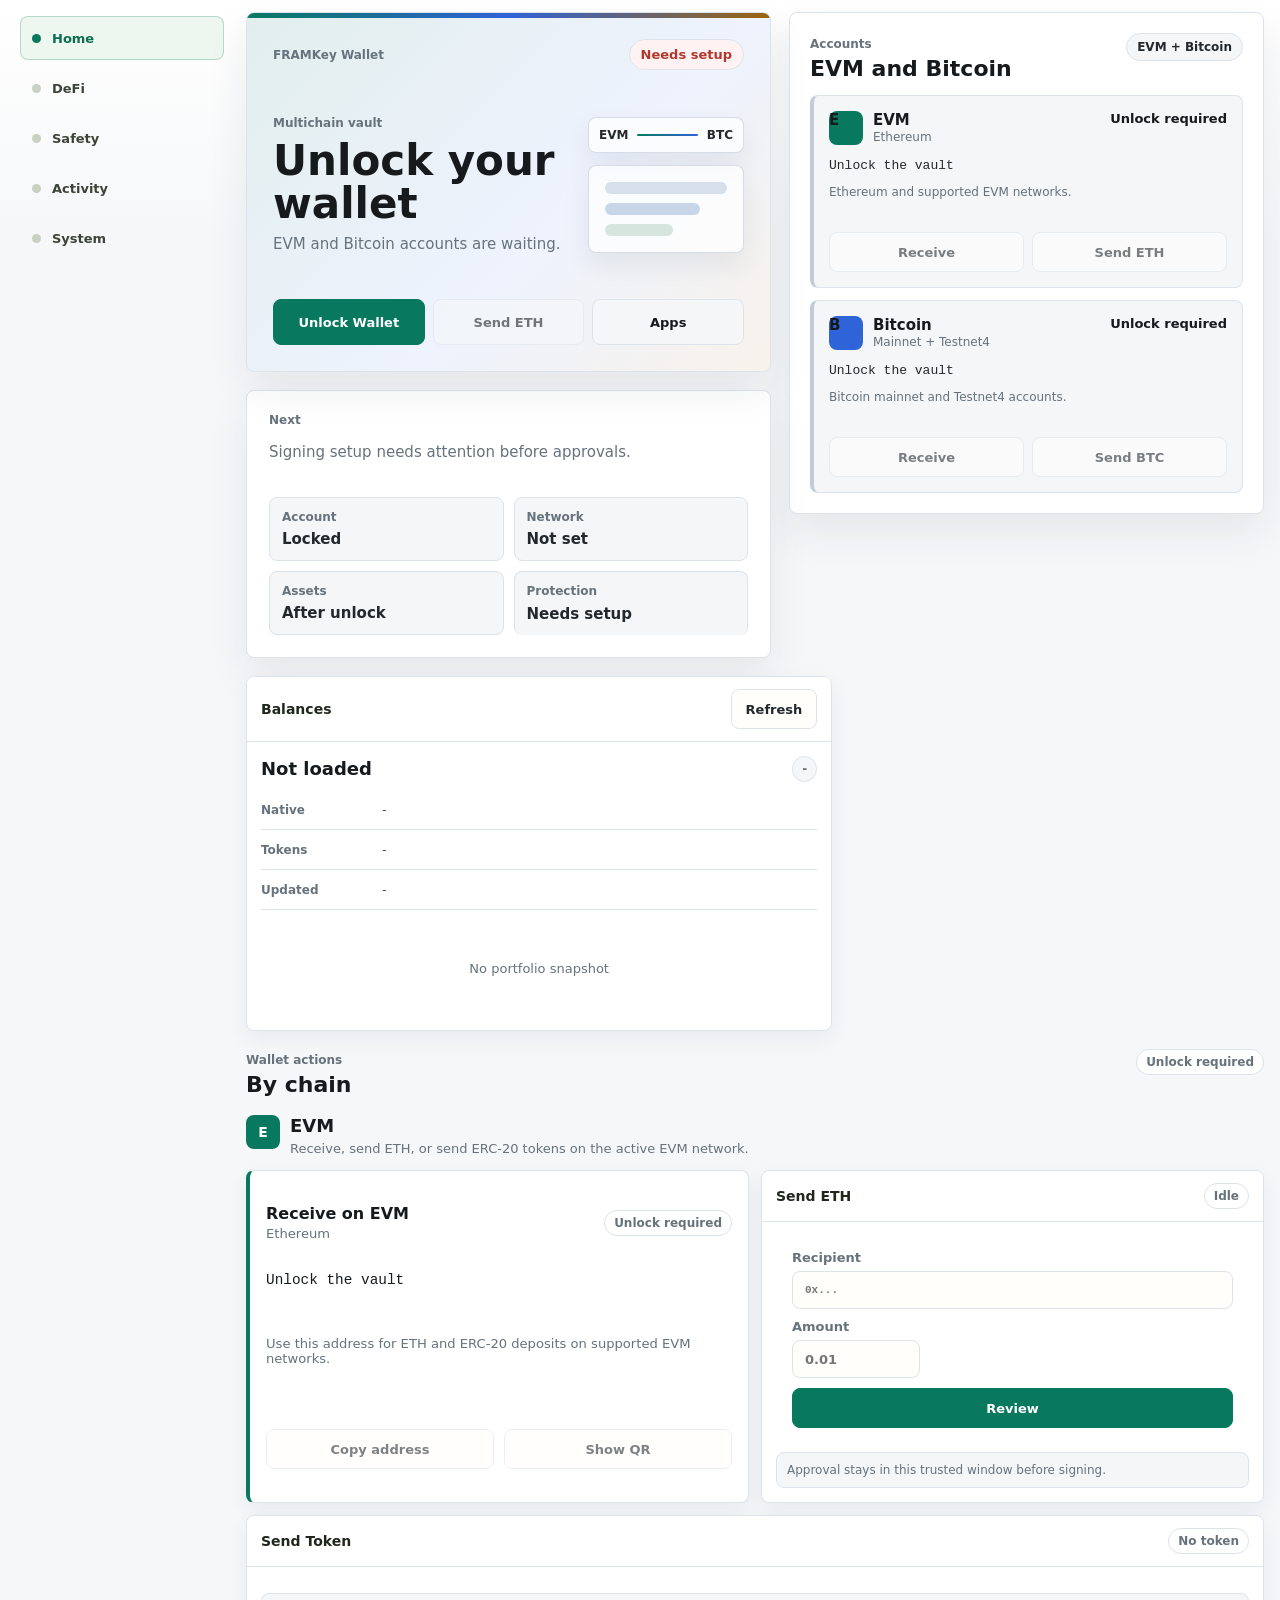
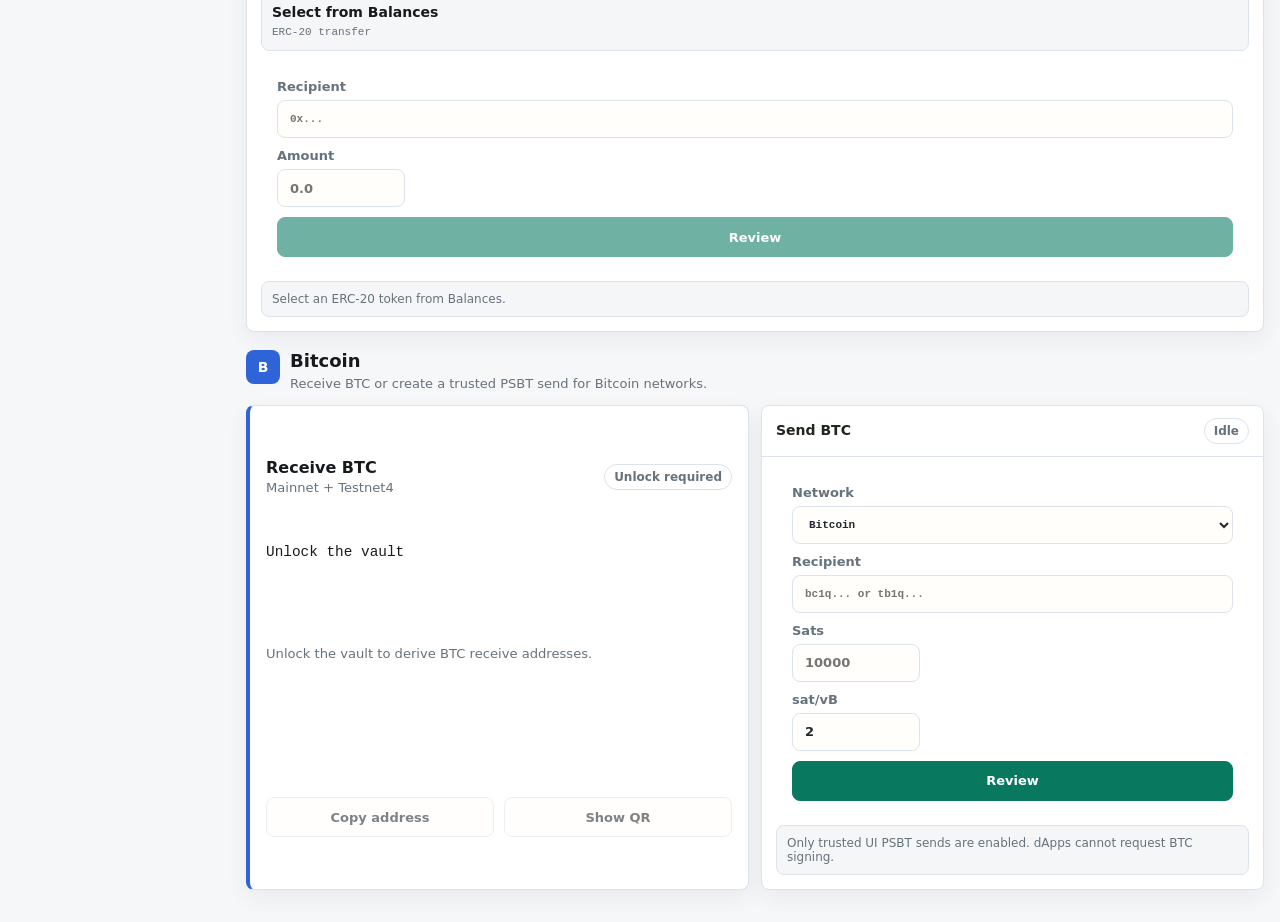
==== commit c4eab119: "Reorganize Safety workspace tasks" ====
--- a/apps/framkey-desktop/ui/index.html
+++ b/apps/framkey-desktop/ui/index.html
@@ -683,9 +683,140 @@
               <strong id="recovery-home-drill">Not run</strong>
             </article>
           </div>
+          <div class="safety-task-grid safety-task-selector" aria-label="Safety actions">
+            <button
+              id="safety-action-physical-backup"
+              class="safety-task-card"
+              type="button"
+              data-safety-task="rom"
+              aria-pressed="true"
+            >
+              <span>CH347 ROM</span>
+              <strong>Write / read physical backup</strong>
+              <small>Write a backup file to ROM, or read a ROM back into a backup file.</small>
+            </button>
+            <button
+              id="safety-action-recover"
+              class="safety-task-card"
+              type="button"
+              data-safety-task="restore"
+              aria-pressed="false"
+            >
+              <span>Recovery</span>
+              <strong>Use an existing backup</strong>
+              <small>Choose enough backup files and restore the vault device.</small>
+            </button>
+            <button
+              id="safety-action-create"
+              class="safety-task-card"
+              type="button"
+              data-safety-task="create"
+              aria-pressed="false"
+            >
+              <span>New wallet</span>
+              <strong>Create backups</strong>
+              <small>Generate backup files and write the connected GBA.</small>
+            </button>
+          </div>
         </section>
 
-        <div class="panel recover-vault-panel workspace-panel" data-workspace="recovery">
+        <div class="panel physical-backup-panel workspace-panel" data-workspace="recovery" data-safety-panel="rom">
+          <div class="panel-header">
+            <h2>CH347 ROM physical backup</h2>
+          </div>
+          <input
+            id="physical-backup-path"
+            class="restore-hidden-input"
+            type="text"
+            spellcheck="false"
+            autocomplete="off"
+            aria-label="Physical backup file path"
+          />
+          <input
+            id="physical-backup-output-dir"
+            class="restore-hidden-input"
+            type="text"
+            spellcheck="false"
+            autocomplete="off"
+            aria-label="Physical backup output directory"
+          />
+          <ol class="restore-flow physical-backup-flow" aria-label="CH347 ROM backup steps">
+            <li id="physical-backup-step-file" class="restore-step" data-state="idle">
+              <span class="restore-step-number">1</span>
+              <div class="restore-step-copy">
+                <strong>Choose backup file</strong>
+                <span id="physical-backup-summary">No file selected</span>
+              </div>
+              <div class="restore-step-actions">
+                <button id="choose-physical-backup-file" type="button">Choose File</button>
+              </div>
+            </li>
+            <li id="physical-backup-step-write" class="restore-step restore-step-danger" data-state="locked">
+              <span class="restore-step-number">2</span>
+              <div class="restore-step-copy">
+                <strong>Write + verify CH347</strong>
+                <span id="physical-backup-write-summary">Choose a backup file first</span>
+              </div>
+              <div class="physical-backup-options">
+                <label class="field-label" for="physical-backup-flashrom">
+                  <span>flashrom</span>
+                  <input
+                    id="physical-backup-flashrom"
+                    class="url-input"
+                    type="text"
+                    spellcheck="false"
+                    autocomplete="off"
+                    value="/opt/homebrew/sbin/flashrom"
+                  />
+                </label>
+                <label class="field-label" for="physical-backup-chip">
+                  <span>Chip</span>
+                  <input
+                    id="physical-backup-chip"
+                    class="url-input"
+                    type="text"
+                    spellcheck="false"
+                    autocomplete="off"
+                    placeholder="Auto-detect"
+                  />
+                </label>
+                <label class="field-label" for="physical-backup-spispeed">
+                  <span>Speed</span>
+                  <select id="physical-backup-spispeed" class="small-input">
+                    <option value="15M" selected>15M</option>
+                    <option value="7.5M">7.5M</option>
+                    <option value="3.75M">3.75M</option>
+                    <option value="1.875M">1.875M</option>
+                    <option value="30M">30M</option>
+                    <option value="60M">60M</option>
+                    <option value="937.5K">937.5K</option>
+                    <option value="468.75K">468.75K</option>
+                  </select>
+                </label>
+              </div>
+              <label class="check-row restore-confirm-row" for="physical-backup-confirm">
+                <input id="physical-backup-confirm" type="checkbox" />
+                <span>Replace the connected ROM with this backup</span>
+              </label>
+              <button id="write-physical-backup" type="button" disabled>Write and verify</button>
+              <div id="physical-backup-status" class="operation-status" data-tone="idle" aria-live="polite" hidden></div>
+            </li>
+            <li id="physical-backup-step-read" class="restore-step" data-state="idle">
+              <span class="restore-step-number">3</span>
+              <div class="restore-step-copy">
+                <strong>Read ROM backup</strong>
+                <span id="physical-backup-read-summary">Choose an output directory</span>
+              </div>
+              <div class="restore-step-actions">
+                <button id="choose-physical-backup-output-dir" type="button">Choose Folder</button>
+                <button id="read-physical-backup" type="button" disabled>Read ROM</button>
+              </div>
+              <div id="physical-backup-read-status" class="operation-status" data-tone="idle" aria-live="polite" hidden></div>
+            </li>
+          </ol>
+        </div>
+
+        <div class="panel recover-vault-panel workspace-panel" data-workspace="recovery" data-safety-panel="restore">
           <div class="panel-header">
             <h2>Use an existing backup</h2>
           </div>
@@ -767,11 +898,13 @@
           </details>
         </div>
 
-        <details class="panel create-vault-panel secondary-task-panel workspace-panel" data-workspace="recovery">
-          <summary>
-            <strong>Create a new wallet</strong>
-            <span>Generate backups, bind this Mac, then write the connected GBA.</span>
-          </summary>
+        <div class="panel create-vault-panel workspace-panel" data-workspace="recovery" data-safety-panel="create">
+          <div class="panel-header">
+            <div>
+              <h2>Create a new wallet</h2>
+              <span>Generate backups, bind this Mac, then write the connected GBA.</span>
+            </div>
+          </div>
           <ol class="restore-flow create-flow" aria-label="New wallet creation steps">
             <li class="restore-step" data-state="active">
               <span class="restore-step-number">1</span>
@@ -824,7 +957,7 @@
               <div id="create-vault-status" class="operation-status" data-tone="idle" aria-live="polite" hidden></div>
             </li>
           </ol>
-        </details>
+        </div>
 
         <div class="panel recovery-panel workspace-panel" data-workspace="recovery">
           <div class="panel-header">
@@ -836,7 +969,7 @@
           </div>
         </div>
 
-        <div class="panel review-panel workspace-panel" data-workspace="wallet defi recovery activity diagnostics">
+        <div class="panel review-panel workspace-panel" data-workspace="defi">
           <div class="panel-header">
             <h2>Pending approvals</h2>
             <div class="panel-actions">
--- a/apps/framkey-desktop/ui/styles.css
+++ b/apps/framkey-desktop/ui/styles.css
@@ -940,6 +940,15 @@
   border-color: rgba(180, 35, 24, 0.3);
   background: var(--bad);
   animation: none;
+}
+
+.operation-status-actions {
+  display: flex;
+  justify-content: flex-start;
+}
+
+.operation-status-actions button {
+  min-width: 96px;
 }
 
 .operation-progress {
@@ -4936,7 +4945,8 @@
 }
 
 .defi-home-panel .workspace-command-strip,
-.activity-home-panel .workspace-command-strip {
+.activity-home-panel .workspace-command-strip,
+.recovery-home-panel .workspace-command-strip {
   display: flex;
 }
 
@@ -4950,6 +4960,61 @@
 
 .safety-command-strip {
   border-left: 4px solid var(--warn);
+}
+
+.safety-task-grid {
+  display: grid;
+  grid-template-columns: minmax(260px, 1.15fr) repeat(2, minmax(220px, 0.85fr));
+  gap: 10px;
+}
+
+.safety-task-card {
+  min-width: 0;
+  min-height: 116px;
+  display: grid;
+  align-content: start;
+  gap: 7px;
+  border: 1px solid var(--line);
+  border-left: 4px solid var(--line-strong);
+  border-radius: 8px;
+  padding: 12px;
+  background: #ffffff;
+  color: var(--text);
+  text-align: left;
+  cursor: pointer;
+}
+
+.safety-task-card:hover,
+.safety-task-card:focus-visible {
+  border-color: rgba(174, 119, 0, 0.46);
+  box-shadow: 0 10px 24px rgba(45, 45, 40, 0.08);
+}
+
+.safety-task-card[aria-pressed="true"] {
+  border-color: rgba(174, 119, 0, 0.34);
+  border-left-color: var(--warn);
+  background: #fffaf0;
+}
+
+.safety-task-card span {
+  color: var(--muted);
+  font-size: 11px;
+  font-weight: 850;
+  text-transform: uppercase;
+}
+
+.safety-task-card strong {
+  min-width: 0;
+  overflow-wrap: anywhere;
+  font-size: 17px;
+}
+
+.safety-task-card small {
+  min-width: 0;
+  overflow-wrap: anywhere;
+  color: var(--muted);
+  font-size: 12px;
+  line-height: 1.35;
 }
 
 .apps-cockpit,
@@ -5539,6 +5604,7 @@
   }
 
   .user-action-grid,
+  .safety-task-grid,
   .compact-progress,
   .compact-status-grid,
   .recovery-set-actions,
@@ -5547,14 +5613,37 @@
   }
 }
 
-/* Recovery is a guided task, not a storage-policy form. */
+/* Safety keeps hardware write, restore, and create actions separate. */
 .recovery-home-panel {
-  display: none;
-}
-
-.recover-vault-panel {
+  display: grid;
   grid-column: 1 / -1;
-  order: 8;
+  order: 0;
+}
+
+.physical-backup-panel,
+.recover-vault-panel,
+.create-vault-panel {
+  grid-column: 1 / -1;
+  order: 2;
+}
+
+.recovery-panel {
+  grid-column: 1 / -1;
+  order: 4;
+}
+
+.create-vault-panel .panel-header > div {
+  min-width: 0;
+  display: grid;
+  gap: 4px;
+}
+
+.create-vault-panel .panel-header span {
+  min-width: 0;
+  overflow-wrap: anywhere;
+  color: var(--muted);
+  font-size: 12px;
+  font-weight: 720;
 }
 
 .restore-flow {
@@ -5898,6 +5987,34 @@
   font-weight: 720;
 }
 
+.physical-backup-flow .restore-step-danger {
+  grid-template-columns: 34px minmax(0, 1fr);
+  align-items: start;
+}
+
+.physical-backup-options {
+  grid-column: 2 / -1;
+  display: grid;
+  grid-template-columns: minmax(220px, 1fr) minmax(180px, 0.8fr) 128px;
+  gap: 10px;
+  align-items: end;
+  min-width: 0;
+}
+
+.physical-backup-options .field-label {
+  min-width: 0;
+}
+
+.physical-backup-options .small-input {
+  width: 100%;
+}
+
+.physical-backup-flow .restore-confirm-row,
+.physical-backup-flow #write-physical-backup {
+  grid-column: 2 / -1;
+  justify-self: start;
+}
+
 .recovery-panel[data-empty="true"] {
   display: none;
 }
@@ -5961,6 +6078,14 @@
   .restore-slot-grid[data-count="3"] {
     grid-template-columns: 1fr;
   }
+
+  .physical-backup-options {
+    grid-template-columns: 1fr;
+  }
+
+  .physical-backup-flow #write-physical-backup {
+    justify-self: stretch;
+  }
 }
 
 @media (max-width: 620px) {
